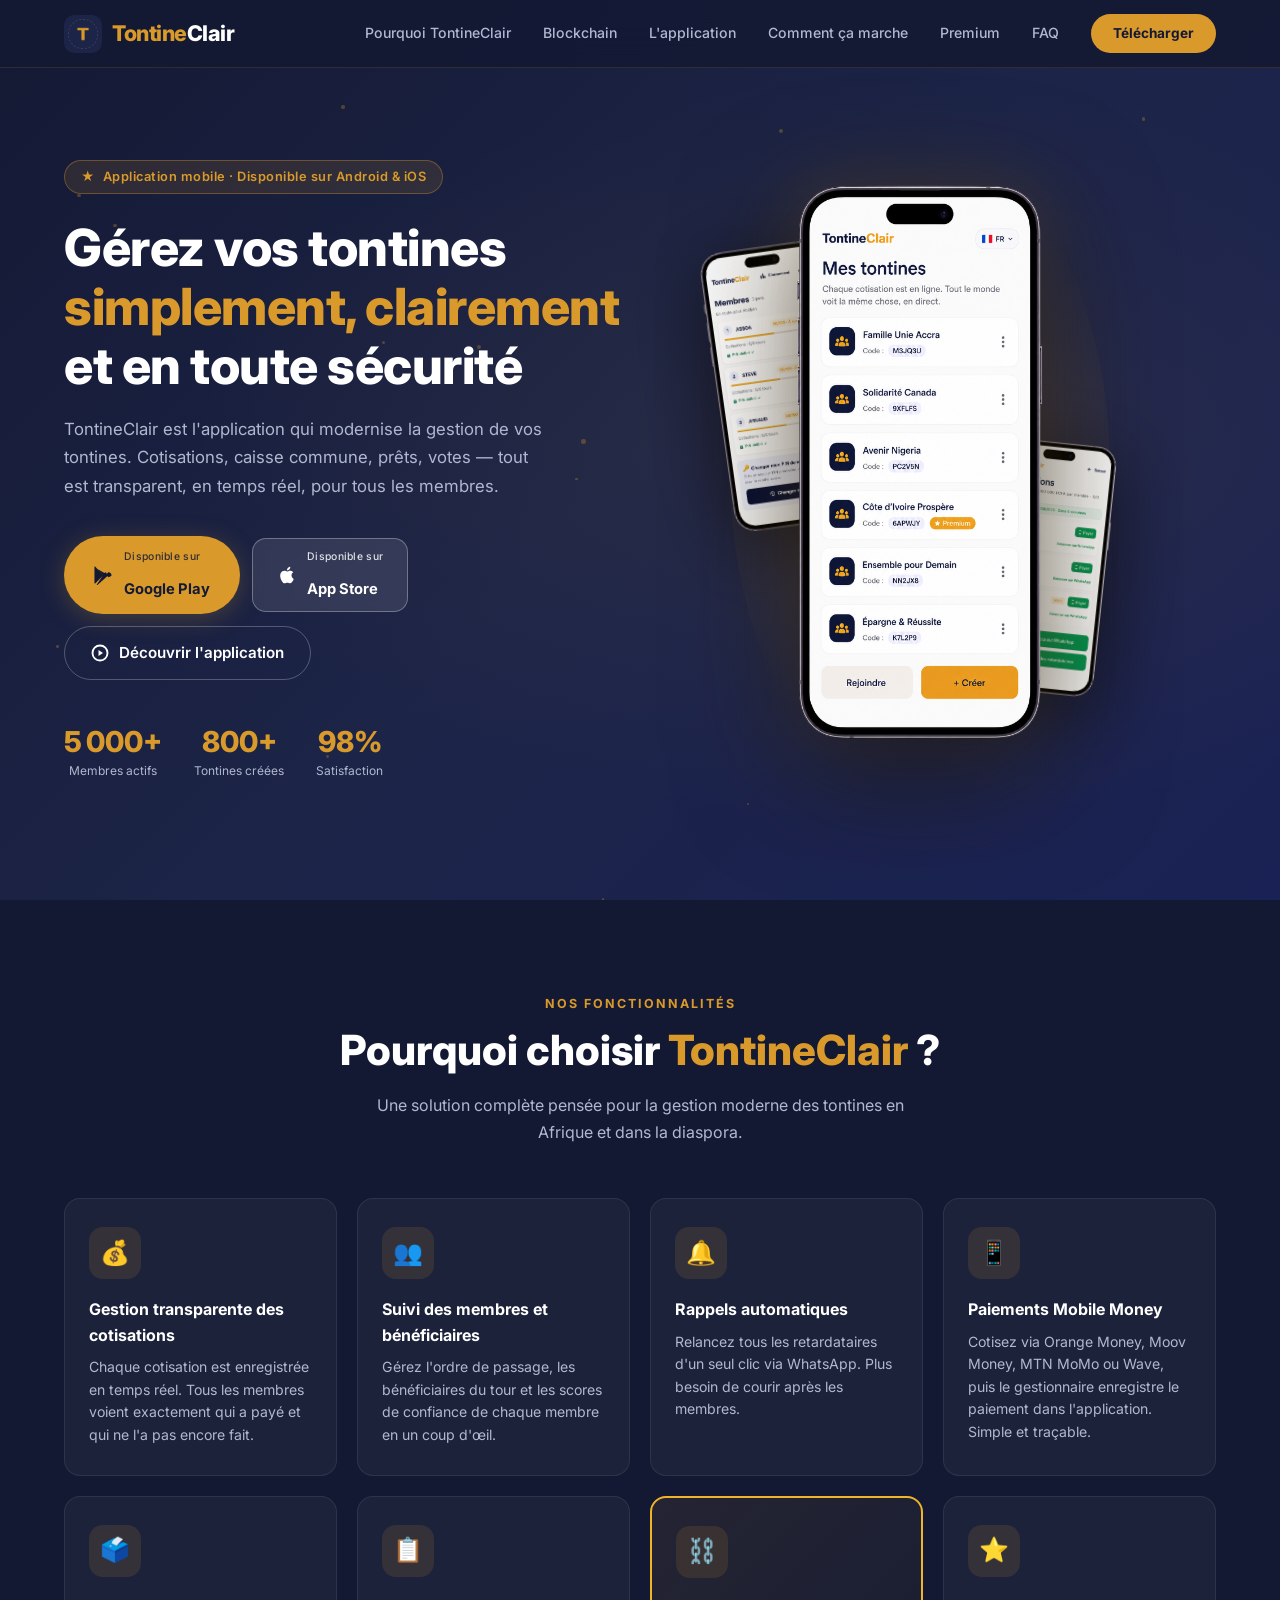
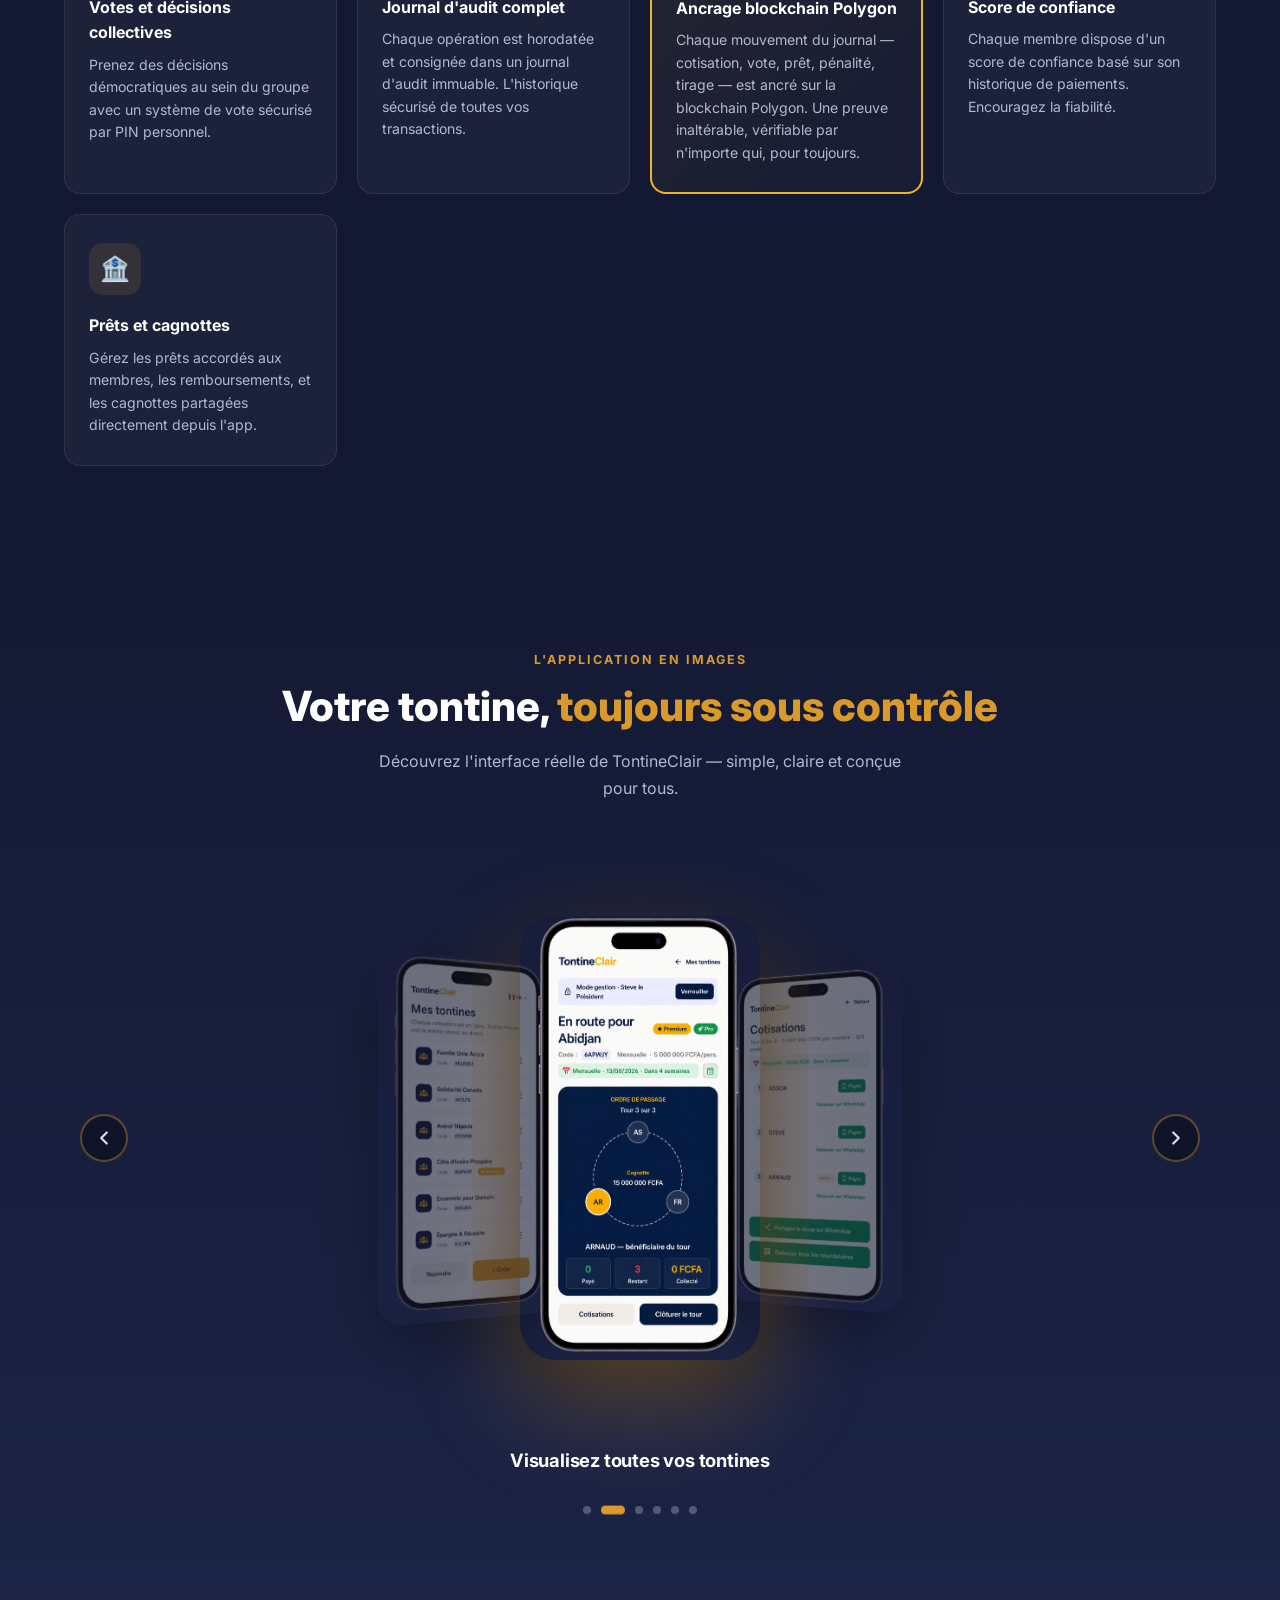
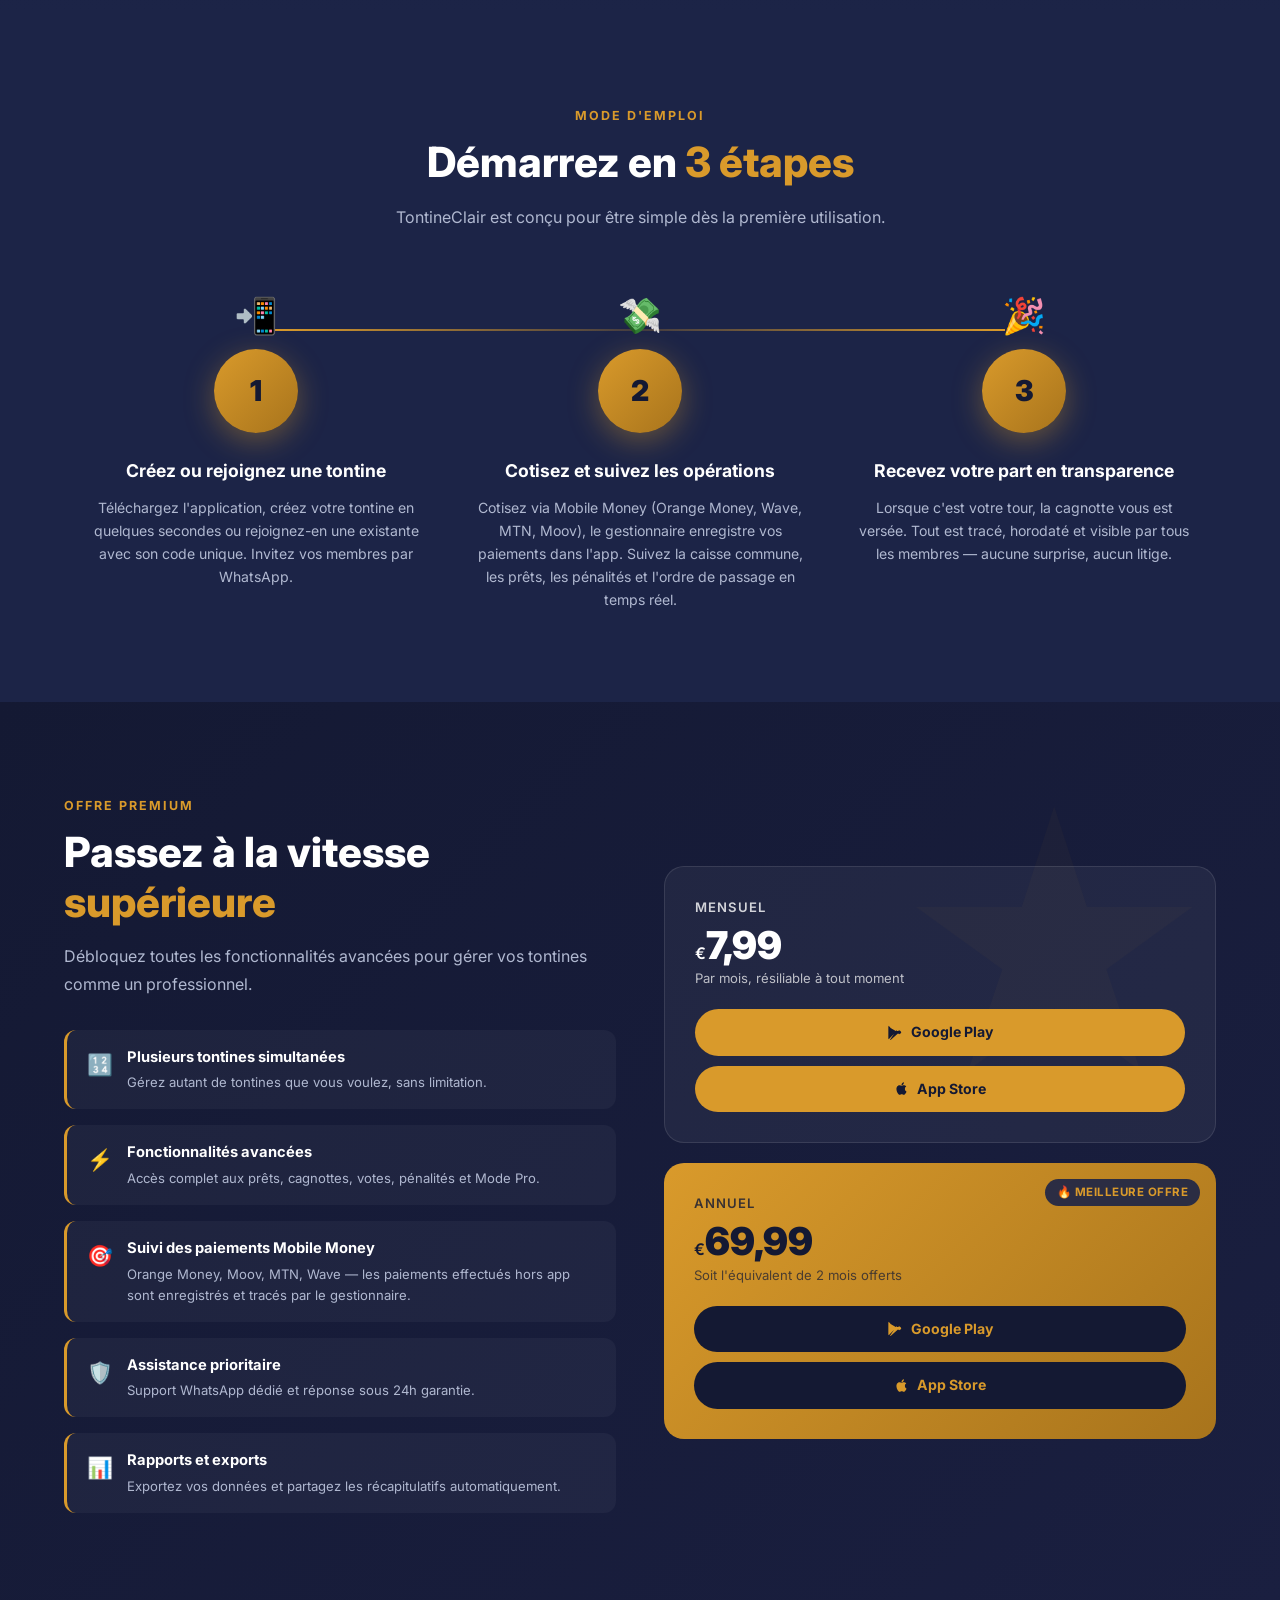
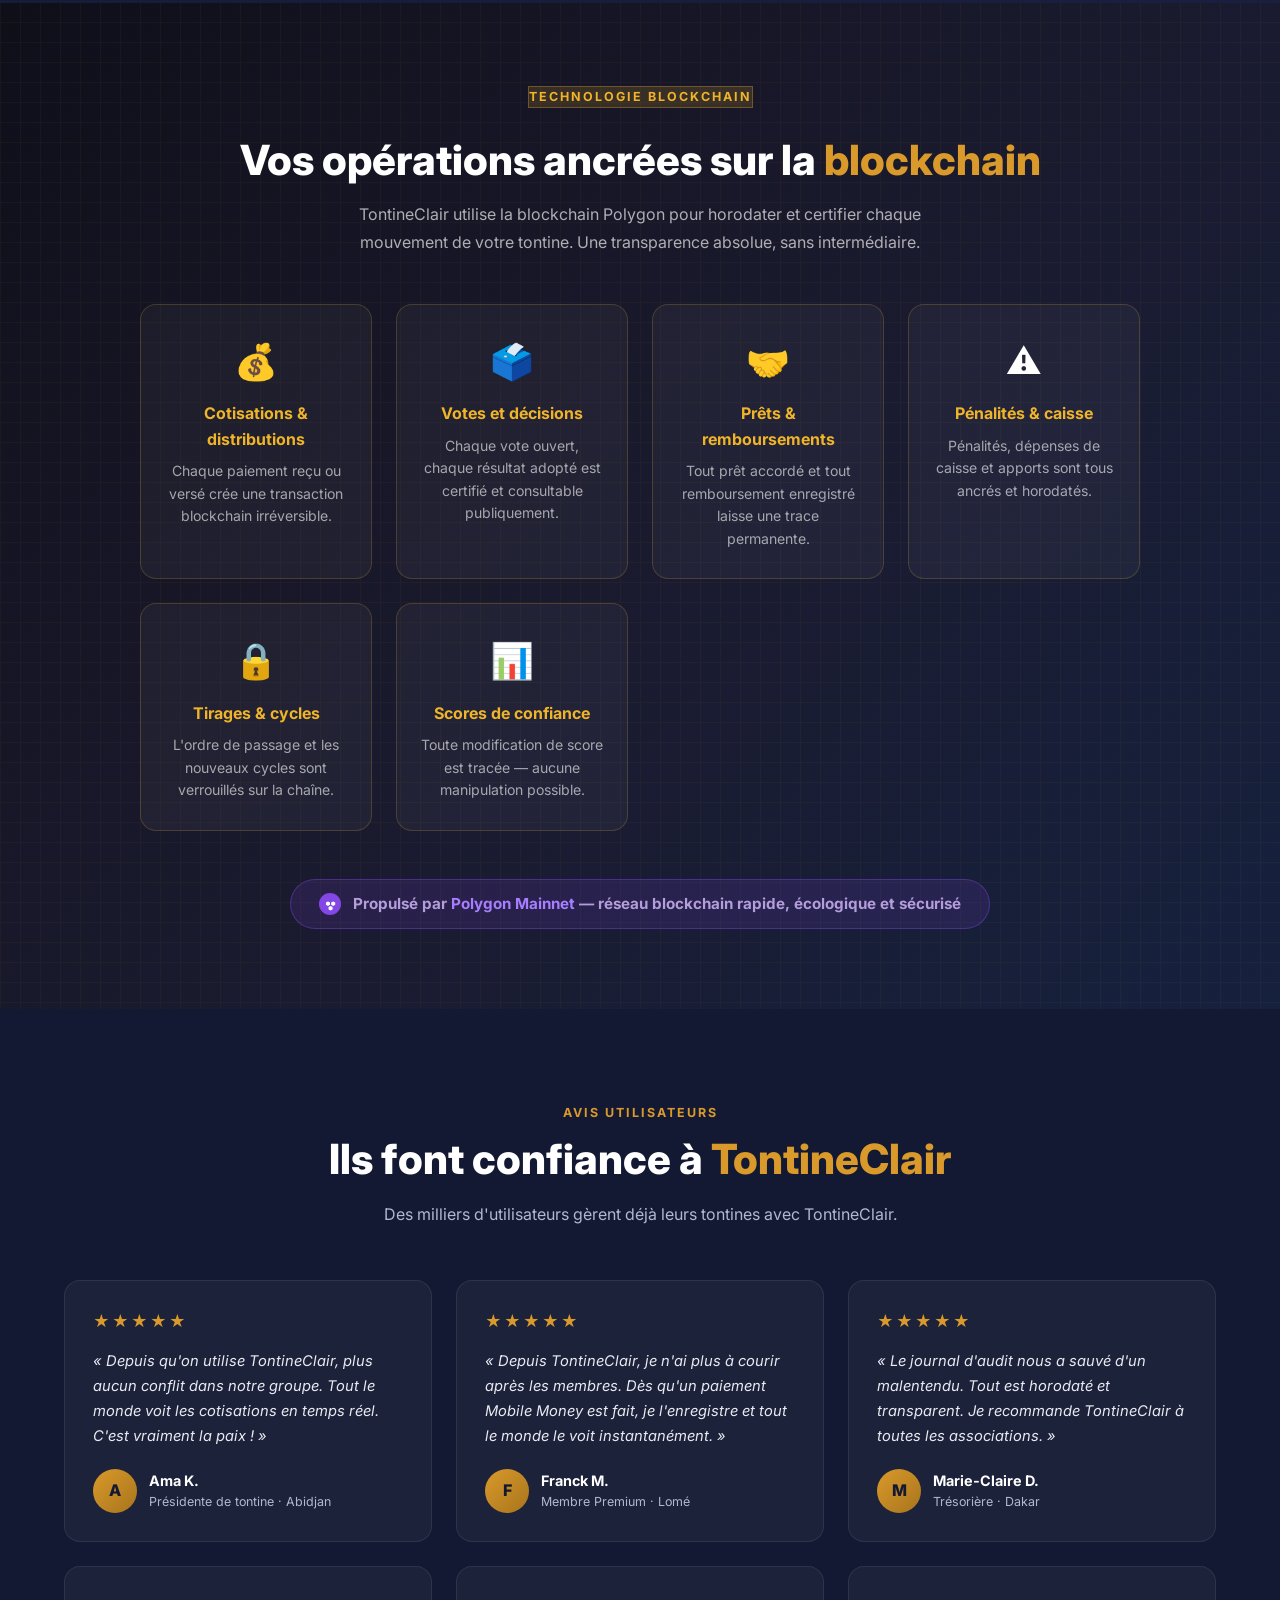
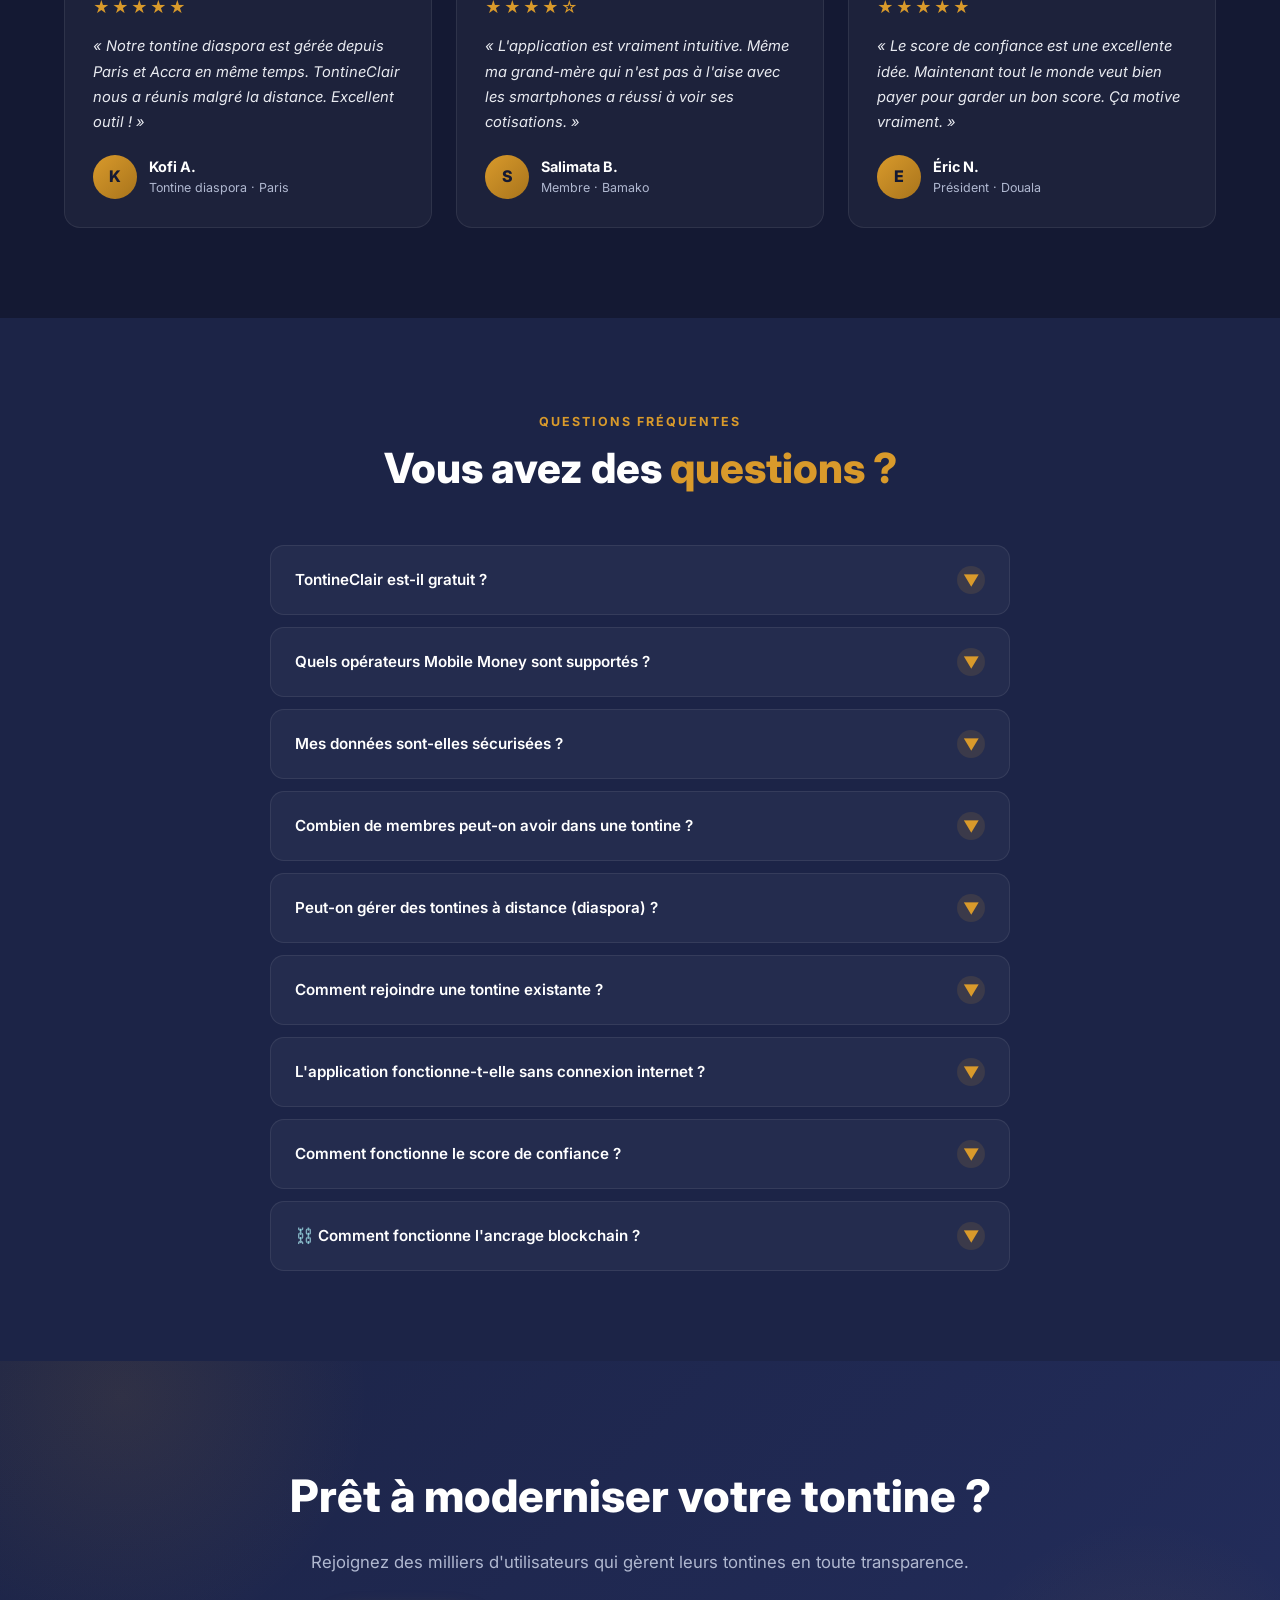
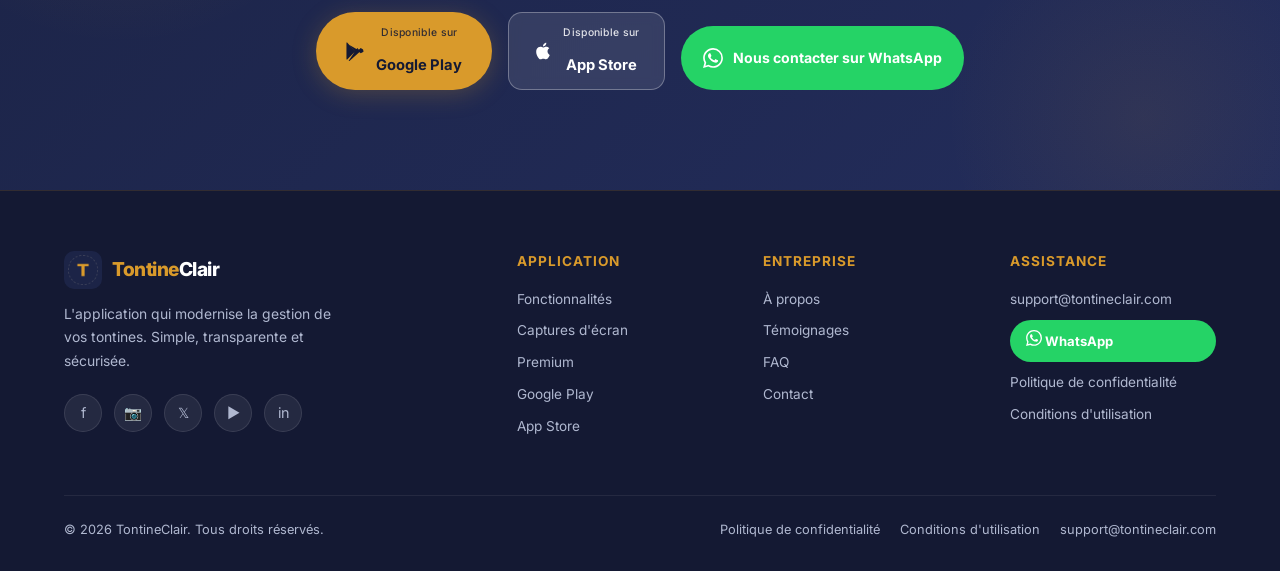
==== index.html @ d9037890 "feat(site): update prices EUR + add privacy policy and terms of use pages - index.html: 2500 FCFA/mo" ====
<!DOCTYPE html>
<html lang="fr">
<head>
  <meta charset="UTF-8">
  <meta name="viewport" content="width=device-width, initial-scale=1.0">

  <!-- ═══ SEO ═══ -->
  <title>TontineClair – Gérez vos tontines simplement et en toute sécurité</title>
  <meta name="description" content="TontineClair facilite la gestion des cotisations, bénéficiaires, paiements, votes, prêts et cagnottes de vos tontines depuis une application simple et sécurisée.">
  <meta name="keywords" content="tontine, gestion tontine, cotisation, Mobile Money, FCFA, application tontine, Afrique, fintech, blockchain, Polygon, audit blockchain, transparence">
  <meta name="author" content="TontineClair">
  <meta name="robots" content="index, follow">
  <link rel="canonical" href="https://www.tontineclair.com/">

  <!-- ═══ Open Graph / WhatsApp / Réseaux sociaux ═══ -->
  <meta property="og:type"        content="website">
  <meta property="og:url"         content="https://www.tontineclair.com/">
  <meta property="og:title"       content="TontineClair – Gérez vos tontines simplement et en toute sécurité">
  <meta property="og:description" content="TontineClair facilite la gestion des cotisations, bénéficiaires, paiements, votes, prêts et cagnottes de vos tontines depuis une application simple et sécurisée.">
  <meta property="og:image"       content="assets/images/og_image.png">
  <meta property="og:image:width"  content="1200">
  <meta property="og:image:height" content="630">
  <meta property="og:locale"      content="fr_FR">
  <meta property="og:site_name"   content="TontineClair">

  <!-- Twitter Card -->
  <meta name="twitter:card"        content="summary_large_image">
  <meta name="twitter:title"       content="TontineClair – Gérez vos tontines simplement et en toute sécurité">
  <meta name="twitter:description" content="TontineClair facilite la gestion des cotisations, bénéficiaires, paiements, votes, prêts et cagnottes de vos tontines depuis une application simple et sécurisée.">
  <meta name="twitter:image"       content="assets/images/og_image.png">

  <!-- ═══ Favicon SVG inline ═══ -->
  <link rel="icon" type="image/png" href="assets/images/logo_tc_small.png">
  <link rel="apple-touch-icon" href="assets/images/logo_tc.png">

  <!-- ═══ Styles ═══ -->
  <link rel="stylesheet" href="style.css">

  <!-- Google Fonts -->
  <link rel="preconnect" href="https://fonts.googleapis.com">
  <link href="https://fonts.googleapis.com/css2?family=Inter:wght@400;500;600;700;800;900&display=swap" rel="stylesheet">

  <style>
    body { font-family: 'Inter', 'Segoe UI', Arial, sans-serif; }
  </style>
</head>

<body>

<!-- ══════════════════════════════════════
     NAVBAR
══════════════════════════════════════ -->
<nav class="navbar" id="navbar">
  <a href="#" class="nav-logo">
    <img src="assets/images/logo_tc_small.png" alt="TontineClair" class="nav-logo-img"><span class="nav-brand-name">Tontine<span class="nav-brand-clair">Clair</span></span>
  </a>

  <div class="nav-links" id="navLinks">
    <a href="#pourquoi">Pourquoi TontineClair</a>
    <a href="#blockchain">Blockchain</a>
    <a href="#screenshots">L'application</a>
    <a href="#comment">Comment ça marche</a>
    <a href="#premium">Premium</a>
    <a href="#faq">FAQ</a>
    <a href="#telecharger" class="btn-nav">Télécharger</a>
  </div>

  <button class="nav-toggle" id="navToggle" aria-label="Menu">
    <span></span><span></span><span></span>
  </button>
</nav>

<!-- ══════════════════════════════════════
     HÉRO
══════════════════════════════════════ -->
<section class="hero" id="accueil">
  <div class="hero-particles"></div>

  <div class="hero-content">
    <div class="badge-hero">Application mobile · Disponible sur Android &amp; iOS</div>

    <h1>Gérez vos tontines<br><span class="gold">simplement, clairement</span><br>et en toute sécurité</h1>

    <p class="hero-desc">
      TontineClair est l'application qui modernise la gestion de vos tontines.
      Cotisations, caisse commune, prêts, votes — tout est transparent,
      en temps réel, pour tous les membres.
    </p>

    <div class="hero-btns">
      <a href="https://play.google.com/store/apps/details?id=com.tontineclair.app" class="btn-store btn-primary" target="_blank" rel="noopener">
        <svg viewBox="0 0 24 24" fill="currentColor" width="20" height="20"><path d="M3.18 23.76c.3.17.64.24.98.2l13.09-11.76L13.53 8.5 3.18 23.76zM20.5 10.1l-2.84-1.63-3.53 3.17 3.53 3.16 2.87-1.65c.82-.47.82-1.58-.03-2.05zM1.04 1.43C.72 1.8.54 2.32.54 2.96v18.08c0 .64.19 1.16.51 1.53l.08.07L10.9 12.74v-.24L1.12 1.36l-.08.07zM13.53 15.5l3.63-3.26-12.98-7.47 9.35 10.73z"/></svg>
        <span><small>Disponible sur</small><br>Google Play</span>
      </a>
      <a href="https://apps.apple.com/app/tontineclair/id000000000" class="btn-store btn-store-apple" target="_blank" rel="noopener">
        <svg viewBox="0 0 24 24" fill="currentColor" width="20" height="20"><path d="M18.71 19.5c-.83 1.24-1.71 2.45-3.05 2.47-1.34.03-1.77-.79-3.29-.79-1.53 0-2 .77-3.27.82-1.31.05-2.3-1.32-3.14-2.53C4.25 17 2.94 12.45 4.7 9.39c.87-1.52 2.43-2.48 4.12-2.51 1.28-.02 2.5.87 3.29.87.78 0 2.26-1.07 3.8-.91.65.03 2.47.26 3.64 1.98-.09.06-2.17 1.28-2.15 3.81.03 3.02 2.65 4.03 2.68 4.04-.03.07-.42 1.44-1.38 2.83M13 3.5c.73-.83 1.94-1.46 2.94-1.5.13 1.17-.34 2.35-1.04 3.19-.69.85-1.83 1.51-2.95 1.42-.15-1.15.41-2.35 1.05-3.11z"/></svg>
        <span><small>Disponible sur</small><br>App Store</span>
      </a>
      <a href="#screenshots" class="btn-secondary">
        <svg width="18" height="18" viewBox="0 0 24 24" fill="none" stroke="currentColor" stroke-width="2.5"><circle cx="12" cy="12" r="10"/><polygon points="10 8 16 12 10 16 10 8" fill="currentColor" stroke="none"/></svg>
        Découvrir l'application
      </a>
    </div>

    <div class="hero-stats">
      <div class="stat-item">
        <div class="stat-num" data-target="5000" data-suffix="+">0</div>
        <div class="stat-label">Membres actifs</div>
      </div>
      <div class="stat-item">
        <div class="stat-num" data-target="800" data-suffix="+">0</div>
        <div class="stat-label">Tontines créées</div>
      </div>
      <div class="stat-item">
        <div class="stat-num" data-target="98" data-suffix="%">0</div>
        <div class="stat-label">Satisfaction</div>
      </div>
    </div>
  </div>

  <div class="hero-visual">
    <div class="phone-hero-wrap">
      <div class="phone-hero-glow"></div>

      <!-- Téléphone gauche décoratif -->
      <div class="phone-float left">
        <img src="assets/images/screen4_membres.png" alt="Membres TontineClair" loading="lazy">
      </div>

      <!-- Téléphone principal -->
      <div class="phone-hero-frame">
        <img src="assets/images/screen1_mes_tontines.png" alt="Mes tontines – TontineClair">
      </div>

      <!-- Téléphone droit décoratif -->
      <div class="phone-float right">
        <img src="assets/images/screen3_cotisations.png" alt="Cotisations TontineClair" loading="lazy">
      </div>
    </div>
  </div>
</section>

<!-- ══════════════════════════════════════
     POURQUOI TONTINECLAIR
══════════════════════════════════════ -->
<section class="why" id="pourquoi">
  <div class="text-center fade-up">
    <span class="section-label">Nos fonctionnalités</span>
    <h2 class="section-title">Pourquoi choisir <span class="gold">TontineClair</span>&nbsp;?</h2>
    <p class="section-subtitle">Une solution complète pensée pour la gestion moderne des tontines en Afrique et dans la diaspora.</p>
  </div>

  <div class="features-grid">

    <div class="feature-card fade-up">
      <div class="feature-icon">💰</div>
      <h3>Gestion transparente des cotisations</h3>
      <p>Chaque cotisation est enregistrée en temps réel. Tous les membres voient exactement qui a payé et qui ne l'a pas encore fait.</p>
    </div>

    <div class="feature-card fade-up">
      <div class="feature-icon">👥</div>
      <h3>Suivi des membres et bénéficiaires</h3>
      <p>Gérez l'ordre de passage, les bénéficiaires du tour et les scores de confiance de chaque membre en un coup d'œil.</p>
    </div>

    <div class="feature-card fade-up">
      <div class="feature-icon">🔔</div>
      <h3>Rappels automatiques</h3>
      <p>Relancez tous les retardataires d'un seul clic via WhatsApp. Plus besoin de courir après les membres.</p>
    </div>

    <div class="feature-card fade-up">
      <div class="feature-icon">📱</div>
      <h3>Paiements Mobile Money</h3>
      <p>Cotisez via Orange Money, Moov Money, MTN MoMo ou Wave, puis le gestionnaire enregistre le paiement dans l'application. Simple et traçable.</p>
    </div>

    <div class="feature-card fade-up">
      <div class="feature-icon">🗳️</div>
      <h3>Votes et décisions collectives</h3>
      <p>Prenez des décisions démocratiques au sein du groupe avec un système de vote sécurisé par PIN personnel.</p>
    </div>

    <div class="feature-card fade-up">
      <div class="feature-icon">📋</div>
      <h3>Journal d'audit complet</h3>
      <p>Chaque opération est horodatée et consignée dans un journal d'audit immuable. L'historique sécurisé de toutes vos transactions.</p>
    </div>

    <div class="feature-card fade-up" style="border:2px solid #f0b429;background:linear-gradient(135deg,rgba(240,180,41,0.07) 0%,rgba(240,180,41,0.02) 100%)">
      <div class="feature-icon">⛓️</div>
      <h3>Ancrage blockchain Polygon</h3>
      <p>Chaque mouvement du journal — cotisation, vote, prêt, pénalité, tirage — est ancré sur la blockchain Polygon. Une preuve inaltérable, vérifiable par n'importe qui, pour toujours.</p>
    </div>

    <div class="feature-card fade-up">
      <div class="feature-icon">⭐</div>
      <h3>Score de confiance</h3>
      <p>Chaque membre dispose d'un score de confiance basé sur son historique de paiements. Encouragez la fiabilité.</p>
    </div>

    <div class="feature-card fade-up">
      <div class="feature-icon">🏦</div>
      <h3>Prêts et cagnottes</h3>
      <p>Gérez les prêts accordés aux membres, les remboursements, et les cagnottes partagées directement depuis l'app.</p>
    </div>

  </div>
</section>

<!-- ══════════════════════════════════════
     SCREENSHOTS RÉELS
══════════════════════════════════════ -->
<section class="screenshots" id="screenshots">
  <div class="text-center fade-up">
    <span class="section-label">L'application en images</span>
    <h2 class="section-title">Votre tontine, <span class="gold">toujours sous contrôle</span></h2>
    <p class="section-subtitle">Découvrez l'interface réelle de TontineClair — simple, claire et conçue pour tous.</p>
  </div>

  <!-- ── Coverflow Premium ── -->
  <div class="coverflow-scene" id="coverflowScene">

    <!-- Flèche gauche -->
    <button class="cf-arrow cf-arrow-left" id="cfPrev" aria-label="Précédent">
      <svg viewBox="0 0 24 24" fill="none" stroke="currentColor" stroke-width="2.5" stroke-linecap="round" stroke-linejoin="round"><polyline points="15 18 9 12 15 6"/></svg>
    </button>

    <!-- Scène 3D -->
    <div class="cf-stage" id="cfStage">
      <div class="cf-slide" data-index="0">
        <div class="cf-phone">
          <img src="assets/images/screen1_mes_tontines.png" alt="Mes tontines" loading="lazy">
        </div>
      </div>
      <div class="cf-slide" data-index="1">
        <div class="cf-phone">
          <img src="assets/images/screen2_detail_tontine.png" alt="Détail tontine" loading="lazy">
        </div>
      </div>
      <div class="cf-slide" data-index="2">
        <div class="cf-phone">
          <img src="assets/images/screen3_cotisations.png" alt="Cotisations" loading="lazy">
        </div>
      </div>
      <div class="cf-slide" data-index="3">
        <div class="cf-phone">
          <img src="assets/images/screen4_membres.png" alt="Membres" loading="lazy">
        </div>
      </div>
      <div class="cf-slide" data-index="4">
        <div class="cf-phone">
          <img src="assets/images/screen5_caisse.png" alt="Caisse commune" loading="lazy">
        </div>
      </div>
      <div class="cf-slide" data-index="5">
        <div class="cf-phone">
          <img src="assets/images/screen6_audit.png" alt="Journal d'audit" loading="lazy">
        </div>
      </div>
    </div>

    <!-- Flèche droite -->
    <button class="cf-arrow cf-arrow-right" id="cfNext" aria-label="Suivant">
      <svg viewBox="0 0 24 24" fill="none" stroke="currentColor" stroke-width="2.5" stroke-linecap="round" stroke-linejoin="round"><polyline points="9 18 15 12 9 6"/></svg>
    </button>

  </div><!-- /coverflow-scene -->

  <!-- Caption sous le carrousel -->
  <div class="cf-caption-wrap">
    <p class="cf-caption" id="cfCaption">Gérez vos tontines simplement</p>
  </div>

  <!-- Indicateurs -->
  <div class="cf-dots" id="cfDots">
    <button class="cf-dot active" data-goto="0" aria-label="Écran 1"></button>
    <button class="cf-dot" data-goto="1" aria-label="Écran 2"></button>
    <button class="cf-dot" data-goto="2" aria-label="Écran 3"></button>
    <button class="cf-dot" data-goto="3" aria-label="Écran 4"></button>
    <button class="cf-dot" data-goto="4" aria-label="Écran 5"></button>
    <button class="cf-dot" data-goto="5" aria-label="Écran 6"></button>
  </div>
</section>

<!-- ══════════════════════════════════════
     COMMENT ÇA MARCHE
══════════════════════════════════════ -->
<section class="how" id="comment">
  <div class="text-center fade-up">
    <span class="section-label">Mode d'emploi</span>
    <h2 class="section-title">Démarrez en <span class="gold">3 étapes</span></h2>
    <p class="section-subtitle">TontineClair est conçu pour être simple dès la première utilisation.</p>
  </div>

  <div class="steps-container">
    <div class="step">
      <div class="step-icon">📲</div>
      <div class="step-num">1</div>
      <h3>Créez ou rejoignez une tontine</h3>
      <p>Téléchargez l'application, créez votre tontine en quelques secondes ou rejoignez-en une existante avec son code unique. Invitez vos membres par WhatsApp.</p>
    </div>

    <div class="step">
      <div class="step-icon">💸</div>
      <div class="step-num">2</div>
      <h3>Cotisez et suivez les opérations</h3>
      <p>Cotisez via Mobile Money (Orange Money, Wave, MTN, Moov), le gestionnaire enregistre vos paiements dans l'app. Suivez la caisse commune, les prêts, les pénalités et l'ordre de passage en temps réel.</p>
    </div>

    <div class="step">
      <div class="step-icon">🎉</div>
      <div class="step-num">3</div>
      <h3>Recevez votre part en transparence</h3>
      <p>Lorsque c'est votre tour, la cagnotte vous est versée. Tout est tracé, horodaté et visible par tous les membres — aucune surprise, aucun litige.</p>
    </div>
  </div>
</section>

<!-- ══════════════════════════════════════
     PREMIUM
══════════════════════════════════════ -->
<section class="premium" id="premium">
  <div class="premium-grid">

    <div>
      <span class="section-label fade-up">Offre Premium</span>
      <h2 class="section-title fade-up">Passez à la vitesse <span class="gold">supérieure</span></h2>
      <p class="section-subtitle fade-up">Débloquez toutes les fonctionnalités avancées pour gérer vos tontines comme un professionnel.</p>

      <div class="premium-features">
        <div class="premium-feat fade-up">
          <div class="premium-feat-icon">🔢</div>
          <div>
            <h4>Plusieurs tontines simultanées</h4>
            <p>Gérez autant de tontines que vous voulez, sans limitation.</p>
          </div>
        </div>
        <div class="premium-feat fade-up">
          <div class="premium-feat-icon">⚡</div>
          <div>
            <h4>Fonctionnalités avancées</h4>
            <p>Accès complet aux prêts, cagnottes, votes, pénalités et Mode Pro.</p>
          </div>
        </div>
        <div class="premium-feat fade-up">
          <div class="premium-feat-icon">🎯</div>
          <div>
            <h4>Suivi des paiements Mobile Money</h4>
            <p>Orange Money, Moov, MTN, Wave — les paiements effectués hors app sont enregistrés et tracés par le gestionnaire.</p>
          </div>
        </div>
        <div class="premium-feat fade-up">
          <div class="premium-feat-icon">🛡️</div>
          <div>
            <h4>Assistance prioritaire</h4>
            <p>Support WhatsApp dédié et réponse sous 24h garantie.</p>
          </div>
        </div>
        <div class="premium-feat fade-up">
          <div class="premium-feat-icon">📊</div>
          <div>
            <h4>Rapports et exports</h4>
            <p>Exportez vos données et partagez les récapitulatifs automatiquement.</p>
          </div>
        </div>
      </div>
    </div>

    <div class="premium-cards">
      <div class="price-card standard fade-up">
        <div class="price-period">Mensuel</div>
        <div class="price-amount"><span>€</span>7,99</div>
        <div class="price-desc">Par mois, résiliable à tout moment</div>
        <div class="price-store-btns">
          <a href="https://play.google.com/store/apps/details?id=com.tontineclair.app" class="price-cta" target="_blank" rel="noopener">
            <svg width="15" height="15" viewBox="0 0 24 24" fill="currentColor"><path d="M3.18 23.76c.3.17.64.24.98.2l13.09-11.76L13.53 8.5 3.18 23.76zM20.5 10.1l-2.84-1.63-3.53 3.17 3.53 3.16 2.87-1.65c.82-.47.82-1.58-.03-2.05zM1.04 1.43C.72 1.8.54 2.32.54 2.96v18.08c0 .64.19 1.16.51 1.53l.08.07L10.9 12.74v-.24L1.12 1.36l-.08.07zM13.53 15.5l3.63-3.26-12.98-7.47 9.35 10.73z"/></svg>
            Google Play
          </a>
          <a href="https://apps.apple.com/app/tontineclair/id000000000" class="price-cta price-cta-alt" target="_blank" rel="noopener">
            <svg width="15" height="15" viewBox="0 0 24 24" fill="currentColor"><path d="M18.71 19.5c-.83 1.24-1.71 2.45-3.05 2.47-1.34.03-1.77-.79-3.29-.79-1.53 0-2 .77-3.27.82-1.31.05-2.3-1.32-3.14-2.53C4.25 17 2.94 12.45 4.7 9.39c.87-1.52 2.43-2.48 4.12-2.51 1.28-.02 2.5.87 3.29.87.78 0 2.26-1.07 3.8-.91.65.03 2.47.26 3.64 1.98-.09.06-2.17 1.28-2.15 3.81.03 3.02 2.65 4.03 2.68 4.04-.03.07-.42 1.44-1.38 2.83M13 3.5c.73-.83 1.94-1.46 2.94-1.5.13 1.17-.34 2.35-1.04 3.19-.69.85-1.83 1.51-2.95 1.42-.15-1.15.41-2.35 1.05-3.11z"/></svg>
            App Store
          </a>
        </div>
      </div>

      <div class="price-card annuel fade-up">
        <div class="price-badge">🔥 MEILLEURE OFFRE</div>
        <div class="price-period">Annuel</div>
        <div class="price-amount"><span>€</span>69,99</div>
        <div class="price-desc">Soit l'équivalent de 2 mois offerts</div>
        <div class="price-store-btns">
          <a href="https://play.google.com/store/apps/details?id=com.tontineclair.app" class="price-cta" target="_blank" rel="noopener">
            <svg width="15" height="15" viewBox="0 0 24 24" fill="currentColor"><path d="M3.18 23.76c.3.17.64.24.98.2l13.09-11.76L13.53 8.5 3.18 23.76zM20.5 10.1l-2.84-1.63-3.53 3.17 3.53 3.16 2.87-1.65c.82-.47.82-1.58-.03-2.05zM1.04 1.43C.72 1.8.54 2.32.54 2.96v18.08c0 .64.19 1.16.51 1.53l.08.07L10.9 12.74v-.24L1.12 1.36l-.08.07zM13.53 15.5l3.63-3.26-12.98-7.47 9.35 10.73z"/></svg>
            Google Play
          </a>
          <a href="https://apps.apple.com/app/tontineclair/id000000000" class="price-cta price-cta-alt" target="_blank" rel="noopener">
            <svg width="15" height="15" viewBox="0 0 24 24" fill="currentColor"><path d="M18.71 19.5c-.83 1.24-1.71 2.45-3.05 2.47-1.34.03-1.77-.79-3.29-.79-1.53 0-2 .77-3.27.82-1.31.05-2.3-1.32-3.14-2.53C4.25 17 2.94 12.45 4.7 9.39c.87-1.52 2.43-2.48 4.12-2.51 1.28-.02 2.5.87 3.29.87.78 0 2.26-1.07 3.8-.91.65.03 2.47.26 3.64 1.98-.09.06-2.17 1.28-2.15 3.81.03 3.02 2.65 4.03 2.68 4.04-.03.07-.42 1.44-1.38 2.83M13 3.5c.73-.83 1.94-1.46 2.94-1.5.13 1.17-.34 2.35-1.04 3.19-.69.85-1.83 1.51-2.95 1.42-.15-1.15.41-2.35 1.05-3.11z"/></svg>
            App Store
          </a>
        </div>
      </div>
    </div>

  </div>
</section>

<!-- ══════════════════════════════════════
     BLOCKCHAIN TRUST BANNER
══════════════════════════════════════ -->
<section class="blockchain-trust" id="blockchain" style="background:linear-gradient(135deg,#0f0f1a 0%,#1a1a2e 50%,#16213e 100%);padding:80px 20px;overflow:hidden;position:relative">

  <!-- Décor particules blockchain -->
  <div style="position:absolute;top:0;left:0;right:0;bottom:0;opacity:0.04;background-image:repeating-linear-gradient(0deg,#f0b429 0,#f0b429 1px,transparent 0,transparent 50%),repeating-linear-gradient(90deg,#f0b429 0,#f0b429 1px,transparent 0,transparent 50%);background-size:40px 40px;pointer-events:none"></div>

  <div class="text-center fade-up" style="position:relative;z-index:1">
    <span class="section-label" style="background:rgba(240,180,41,0.15);color:#f0b429;border:1px solid rgba(240,180,41,0.3)">Technologie blockchain</span>
    <h2 class="section-title" style="color:#fff;margin-top:16px">Vos opérations ancrées sur la <span class="gold">blockchain</span></h2>
    <p class="section-subtitle" style="color:rgba(255,255,255,0.65);max-width:640px;margin:0 auto">TontineClair utilise la blockchain Polygon pour horodater et certifier chaque mouvement de votre tontine. Une transparence absolue, sans intermédiaire.</p>
  </div>

  <div style="display:grid;grid-template-columns:repeat(auto-fit,minmax(220px,1fr));gap:24px;max-width:1000px;margin:48px auto 0;position:relative;z-index:1">

    <div class="fade-up" style="background:rgba(255,255,255,0.04);border:1px solid rgba(240,180,41,0.2);border-radius:16px;padding:28px 24px;text-align:center">
      <div style="font-size:2.2rem;margin-bottom:12px">💰</div>
      <h4 style="color:#f0b429;margin:0 0 8px;font-size:1rem">Cotisations &amp; distributions</h4>
      <p style="color:rgba(255,255,255,0.6);font-size:0.88rem;margin:0">Chaque paiement reçu ou versé crée une transaction blockchain irréversible.</p>
    </div>

    <div class="fade-up" style="background:rgba(255,255,255,0.04);border:1px solid rgba(240,180,41,0.2);border-radius:16px;padding:28px 24px;text-align:center">
      <div style="font-size:2.2rem;margin-bottom:12px">🗳️</div>
      <h4 style="color:#f0b429;margin:0 0 8px;font-size:1rem">Votes et décisions</h4>
      <p style="color:rgba(255,255,255,0.6);font-size:0.88rem;margin:0">Chaque vote ouvert, chaque résultat adopté est certifié et consultable publiquement.</p>
    </div>

    <div class="fade-up" style="background:rgba(255,255,255,0.04);border:1px solid rgba(240,180,41,0.2);border-radius:16px;padding:28px 24px;text-align:center">
      <div style="font-size:2.2rem;margin-bottom:12px">🤝</div>
      <h4 style="color:#f0b429;margin:0 0 8px;font-size:1rem">Prêts &amp; remboursements</h4>
      <p style="color:rgba(255,255,255,0.6);font-size:0.88rem;margin:0">Tout prêt accordé et tout remboursement enregistré laisse une trace permanente.</p>
    </div>

    <div class="fade-up" style="background:rgba(255,255,255,0.04);border:1px solid rgba(240,180,41,0.2);border-radius:16px;padding:28px 24px;text-align:center">
      <div style="font-size:2.2rem;margin-bottom:12px">⚠️</div>
      <h4 style="color:#f0b429;margin:0 0 8px;font-size:1rem">Pénalités &amp; caisse</h4>
      <p style="color:rgba(255,255,255,0.6);font-size:0.88rem;margin:0">Pénalités, dépenses de caisse et apports sont tous ancrés et horodatés.</p>
    </div>

    <div class="fade-up" style="background:rgba(255,255,255,0.04);border:1px solid rgba(240,180,41,0.2);border-radius:16px;padding:28px 24px;text-align:center">
      <div style="font-size:2.2rem;margin-bottom:12px">🔒</div>
      <h4 style="color:#f0b429;margin:0 0 8px;font-size:1rem">Tirages &amp; cycles</h4>
      <p style="color:rgba(255,255,255,0.6);font-size:0.88rem;margin:0">L'ordre de passage et les nouveaux cycles sont verrouillés sur la chaîne.</p>
    </div>

    <div class="fade-up" style="background:rgba(255,255,255,0.04);border:1px solid rgba(240,180,41,0.2);border-radius:16px;padding:28px 24px;text-align:center">
      <div style="font-size:2.2rem;margin-bottom:12px">📊</div>
      <h4 style="color:#f0b429;margin:0 0 8px;font-size:1rem">Scores de confiance</h4>
      <p style="color:rgba(255,255,255,0.6);font-size:0.88rem;margin:0">Toute modification de score est tracée — aucune manipulation possible.</p>
    </div>

  </div>

  <!-- Badge Polygon -->
  <div class="fade-up" style="text-align:center;margin-top:48px;position:relative;z-index:1">
    <div style="display:inline-flex;align-items:center;gap:12px;background:rgba(130,71,229,0.15);border:1px solid rgba(130,71,229,0.4);border-radius:50px;padding:12px 28px">
      <svg width="22" height="22" viewBox="0 0 38 38" fill="none"><circle cx="19" cy="19" r="19" fill="#8247E5"/><path d="M24.5 14.5l-3.5 2v4l3.5 2 3.5-2v-4l-3.5-2zm-9 0l-3.5 2v4l3.5 2 3.5-2v-4l-3.5-2zm4.5 7.8l-3.5 2v4l3.5 2 3.5-2v-4l-3.5-2z" fill="#fff"/></svg>
      <span style="color:#b39ddb;font-weight:700;font-size:0.95rem">Propulsé par <span style="color:#a67eff">Polygon Mainnet</span> — réseau blockchain rapide, écologique et sécurisé</span>
    </div>
  </div>

</section>

<!-- ══════════════════════════════════════
     TÉMOIGNAGES
══════════════════════════════════════ -->
<section class="testimonials" id="temoignages">
  <div class="text-center fade-up">
    <span class="section-label">Avis utilisateurs</span>
    <h2 class="section-title">Ils font confiance à <span class="gold">TontineClair</span></h2>
    <p class="section-subtitle">Des milliers d'utilisateurs gèrent déjà leurs tontines avec TontineClair.</p>
  </div>

  <div class="testi-grid">

    <div class="testi-card">
      <div class="testi-stars">★★★★★</div>
      <p class="testi-text">« Depuis qu'on utilise TontineClair, plus aucun conflit dans notre groupe. Tout le monde voit les cotisations en temps réel. C'est vraiment la paix ! »</p>
      <div class="testi-author">
        <div class="testi-avatar">A</div>
        <div>
          <div class="testi-name">Ama K.</div>
          <div class="testi-role">Présidente de tontine · Abidjan</div>
        </div>
      </div>
    </div>

    <div class="testi-card">
      <div class="testi-stars">★★★★★</div>
      <p class="testi-text">« Depuis TontineClair, je n'ai plus à courir après les membres. Dès qu'un paiement Mobile Money est fait, je l'enregistre et tout le monde le voit instantanément. »</p>
      <div class="testi-author">
        <div class="testi-avatar">F</div>
        <div>
          <div class="testi-name">Franck M.</div>
          <div class="testi-role">Membre Premium · Lomé</div>
        </div>
      </div>
    </div>

    <div class="testi-card">
      <div class="testi-stars">★★★★★</div>
      <p class="testi-text">« Le journal d'audit nous a sauvé d'un malentendu. Tout est horodaté et transparent. Je recommande TontineClair à toutes les associations. »</p>
      <div class="testi-author">
        <div class="testi-avatar">M</div>
        <div>
          <div class="testi-name">Marie-Claire D.</div>
          <div class="testi-role">Trésorière · Dakar</div>
        </div>
      </div>
    </div>

    <div class="testi-card">
      <div class="testi-stars">★★★★★</div>
      <p class="testi-text">« Notre tontine diaspora est gérée depuis Paris et Accra en même temps. TontineClair nous a réunis malgré la distance. Excellent outil ! »</p>
      <div class="testi-author">
        <div class="testi-avatar">K</div>
        <div>
          <div class="testi-name">Kofi A.</div>
          <div class="testi-role">Tontine diaspora · Paris</div>
        </div>
      </div>
    </div>

    <div class="testi-card">
      <div class="testi-stars">★★★★☆</div>
      <p class="testi-text">« L'application est vraiment intuitive. Même ma grand-mère qui n'est pas à l'aise avec les smartphones a réussi à voir ses cotisations. »</p>
      <div class="testi-author">
        <div class="testi-avatar">S</div>
        <div>
          <div class="testi-name">Salimata B.</div>
          <div class="testi-role">Membre · Bamako</div>
        </div>
      </div>
    </div>

    <div class="testi-card">
      <div class="testi-stars">★★★★★</div>
      <p class="testi-text">« Le score de confiance est une excellente idée. Maintenant tout le monde veut bien payer pour garder un bon score. Ça motive vraiment. »</p>
      <div class="testi-author">
        <div class="testi-avatar">E</div>
        <div>
          <div class="testi-name">Éric N.</div>
          <div class="testi-role">Président · Douala</div>
        </div>
      </div>
    </div>

  </div>
</section>

<!-- ══════════════════════════════════════
     FAQ
══════════════════════════════════════ -->
<section class="faq" id="faq">
  <div class="text-center fade-up">
    <span class="section-label">Questions fréquentes</span>
    <h2 class="section-title">Vous avez des <span class="gold">questions ?</span></h2>
  </div>

  <div class="faq-list">

    <div class="faq-item">
      <div class="faq-q">
        TontineClair est-il gratuit ?
        <div class="arrow">▼</div>
      </div>
      <div class="faq-a">Oui, TontineClair propose une version gratuite complète pour une tontine. L'abonnement Premium à 7,99 €/mois ou 69,99 €/an débloque la gestion de plusieurs tontines simultanées et toutes les fonctionnalités avancées.</div>
    </div>

    <div class="faq-item">
      <div class="faq-q">
        Quels opérateurs Mobile Money sont supportés ?
        <div class="arrow">▼</div>
      </div>
      <div class="faq-a">TontineClair prend en charge Orange Money, Moov Money, MTN MoMo et Wave. Le membre effectue son paiement Mobile Money directement auprès du gestionnaire, qui l'enregistre ensuite dans l'application. La transaction est immédiatement visible par tous les membres.</div>
    </div>

    <div class="faq-item">
      <div class="faq-q">
        Mes données sont-elles sécurisées ?
        <div class="arrow">▼</div>
      </div>
      <div class="faq-a">Absolument. Toutes vos données sont chiffrées et stockées sur des serveurs sécurisés (Supabase/AWS). Le journal d'audit est immuable et horodaté. Aucune donnée financière n'est jamais partagée avec des tiers.</div>
    </div>

    <div class="faq-item">
      <div class="faq-q">
        Combien de membres peut-on avoir dans une tontine ?
        <div class="arrow">▼</div>
      </div>
      <div class="faq-a">Il n'y a pas de limite stricte au nombre de membres. TontineClair est conçu pour fonctionner aussi bien pour des petits groupes de 3 personnes que pour de grandes associations de plusieurs dizaines de membres.</div>
    </div>

    <div class="faq-item">
      <div class="faq-q">
        Peut-on gérer des tontines à distance (diaspora) ?
        <div class="arrow">▼</div>
      </div>
      <div class="faq-a">Oui ! TontineClair est conçu pour les groupes dispersés géographiquement. Les membres peuvent cotiser depuis n'importe où, les paiements Mobile Money fonctionnent internationalement, et toutes les informations sont synchronisées en temps réel.</div>
    </div>

    <div class="faq-item">
      <div class="faq-q">
        Comment rejoindre une tontine existante ?
        <div class="arrow">▼</div>
      </div>
      <div class="faq-a">Il suffit de télécharger l'application et d'entrer le code unique de la tontine (ex : M3JQ3U) fourni par le président du groupe. Vous avez accès immédiatement à toutes les informations de la tontine.</div>
    </div>

    <div class="faq-item">
      <div class="faq-q">
        L'application fonctionne-t-elle sans connexion internet ?
        <div class="arrow">▼</div>
      </div>
      <div class="faq-a">La consultation des données récentes est disponible hors connexion. Cependant, les paiements, les mises à jour de cotisations et les notifications nécessitent une connexion internet pour être synchronisés en temps réel avec tous les membres.</div>
    </div>

    <div class="faq-item">
      <div class="faq-q">
        Comment fonctionne le score de confiance ?
        <div class="arrow">▼</div>
      </div>
      <div class="faq-a">Le score de confiance (sur 100) est calculé automatiquement en fonction de l'historique de paiements de chaque membre : paiements dans les délais, absence de pénalités, régularité. Il est visible par tous les membres et favorise la discipline collective.</div>
    </div>

    <div class="faq-item">
      <div class="faq-q">
        ⛓️ Comment fonctionne l'ancrage blockchain ?
        <div class="arrow">▼</div>
      </div>
      <div class="faq-a">Chaque opération enregistrée dans le journal — cotisation, vote, prêt, pénalité, tirage, score, cycle — est automatiquement ancrée sur la blockchain <strong>Polygon Mainnet</strong> via un processus non-bloquant. Cela signifie que même en cas de panne du réseau blockchain, votre tontine continue de fonctionner normalement. L'ancrage est une couche de certification supplémentaire : chaque entrée reçoit un identifiant de transaction unique, consultable publiquement et immuable pour toujours.</div>
    </div>

  </div>
</section>

<!-- ══════════════════════════════════════
     CTA TÉLÉCHARGEMENT
══════════════════════════════════════ -->
<section class="cta-download" id="telecharger">
  <h2 class="fade-up">Prêt à moderniser votre tontine ?</h2>
  <p class="fade-up">Rejoignez des milliers d'utilisateurs qui gèrent leurs tontines en toute transparence.</p>
  <div class="cta-btns fade-up">
    <a href="https://play.google.com/store/apps/details?id=com.tontineclair.app" class="btn-store btn-primary" target="_blank" rel="noopener">
      <svg width="20" height="20" viewBox="0 0 24 24" fill="currentColor"><path d="M3.18 23.76c.3.17.64.24.98.2l13.09-11.76L13.53 8.5 3.18 23.76zM20.5 10.1l-2.84-1.63-3.53 3.17 3.53 3.16 2.87-1.65c.82-.47.82-1.58-.03-2.05zM1.04 1.43C.72 1.8.54 2.32.54 2.96v18.08c0 .64.19 1.16.51 1.53l.08.07L10.9 12.74v-.24L1.12 1.36l-.08.07zM13.53 15.5l3.63-3.26-12.98-7.47 9.35 10.73z"/></svg>
      <span><small>Disponible sur</small><br>Google Play</span>
    </a>
    <a href="https://apps.apple.com/app/tontineclair/id000000000" class="btn-store btn-store-apple" target="_blank" rel="noopener">
      <svg viewBox="0 0 24 24" fill="currentColor" width="20" height="20"><path d="M18.71 19.5c-.83 1.24-1.71 2.45-3.05 2.47-1.34.03-1.77-.79-3.29-.79-1.53 0-2 .77-3.27.82-1.31.05-2.3-1.32-3.14-2.53C4.25 17 2.94 12.45 4.7 9.39c.87-1.52 2.43-2.48 4.12-2.51 1.28-.02 2.5.87 3.29.87.78 0 2.26-1.07 3.8-.91.65.03 2.47.26 3.64 1.98-.09.06-2.17 1.28-2.15 3.81.03 3.02 2.65 4.03 2.68 4.04-.03.07-.42 1.44-1.38 2.83M13 3.5c.73-.83 1.94-1.46 2.94-1.5.13 1.17-.34 2.35-1.04 3.19-.69.85-1.83 1.51-2.95 1.42-.15-1.15.41-2.35 1.05-3.11z"/></svg>
      <span><small>Disponible sur</small><br>App Store</span>
    </a>
    <a href="https://wa.me/22502432176?text=Bonjour%2C%20je%20souhaite%20en%20savoir%20plus%20sur%20TontineClair" class="whatsapp-btn" target="_blank" rel="noopener">
      <svg width="20" height="20" viewBox="0 0 24 24" fill="currentColor"><path d="M17.472 14.382c-.297-.149-1.758-.867-2.03-.967-.273-.099-.471-.148-.67.15-.197.297-.767.966-.94 1.164-.173.199-.347.223-.644.075-.297-.15-1.255-.463-2.39-1.475-.883-.788-1.48-1.761-1.653-2.059-.173-.297-.018-.458.13-.606.134-.133.298-.347.446-.52.149-.174.198-.298.298-.497.099-.198.05-.371-.025-.52-.075-.149-.669-1.612-.916-2.207-.242-.579-.487-.5-.669-.51-.173-.008-.371-.01-.57-.01-.198 0-.52.074-.792.372-.272.297-1.04 1.016-1.04 2.479 0 1.462 1.065 2.875 1.213 3.074.149.198 2.096 3.2 5.077 4.487.709.306 1.262.489 1.694.625.712.227 1.36.195 1.871.118.571-.085 1.758-.719 2.006-1.413.248-.694.248-1.289.173-1.413-.074-.124-.272-.198-.57-.347m-5.421 7.403h-.004a9.87 9.87 0 01-5.031-1.378l-.361-.214-3.741.982.998-3.648-.235-.374a9.86 9.86 0 01-1.51-5.26c.001-5.45 4.436-9.884 9.888-9.884 2.64 0 5.122 1.03 6.988 2.898a9.825 9.825 0 012.893 6.994c-.003 5.45-4.437 9.884-9.885 9.884m8.413-18.297A11.815 11.815 0 0012.05 0C5.495 0 .16 5.335.157 11.892c0 2.096.547 4.142 1.588 5.945L.057 24l6.305-1.654a11.882 11.882 0 005.683 1.448h.005c6.554 0 11.89-5.335 11.893-11.893a11.821 11.821 0 00-3.48-8.413z"/></svg>
      Nous contacter sur WhatsApp
    </a>
  </div>
</section>

<!-- ══════════════════════════════════════
     FOOTER
══════════════════════════════════════ -->
<footer>
  <div class="footer-grid">

    <div class="footer-brand">
      <div class="nav-logo" style="margin-bottom:0">
        <img src="assets/images/logo_tc_small.png" alt="TontineClair" class="nav-logo-img">
        <span style="font-size:1.2rem;font-weight:800">Tontine<span style="color:#ffffff">Clair</span></span>
      </div>
      <p>L'application qui modernise la gestion de vos tontines. Simple, transparente et sécurisée.</p>
      <div class="footer-socials">
        <a class="social-btn" href="#" aria-label="Facebook">f</a>
        <a class="social-btn" href="#" aria-label="Instagram">📷</a>
        <a class="social-btn" href="#" aria-label="Twitter/X">𝕏</a>
        <a class="social-btn" href="#" aria-label="YouTube">▶</a>
        <a class="social-btn" href="#" aria-label="LinkedIn">in</a>
      </div>
    </div>

    <div class="footer-col">
      <h4>Application</h4>
      <a href="#pourquoi">Fonctionnalités</a>
      <a href="#screenshots">Captures d'écran</a>
      <a href="#premium">Premium</a>
      <a href="https://play.google.com/store/apps/details?id=com.tontineclair.app" target="_blank" rel="noopener">Google Play</a>
      <a href="https://apps.apple.com/app/tontineclair/id000000000" target="_blank" rel="noopener">App Store</a>
    </div>

    <div class="footer-col">
      <h4>Entreprise</h4>
      <a href="#accueil">À propos</a>
      <a href="#temoignages">Témoignages</a>
      <a href="#faq">FAQ</a>
      <a href="mailto:support@tontineclair.com">Contact</a>
    </div>

    <div class="footer-col">
      <h4>Assistance</h4>
      <a href="mailto:support@tontineclair.com">support@tontineclair.com</a>
      <a href="https://wa.me/22502432176?text=Bonjour%2C%20j%27ai%20besoin%20d%27aide%20avec%20TontineClair" target="_blank" rel="noopener" class="whatsapp-btn" style="margin-top:6px;padding:10px 16px;font-size:0.82rem">
        <svg width="16" height="16" viewBox="0 0 24 24" fill="currentColor"><path d="M17.472 14.382c-.297-.149-1.758-.867-2.03-.967-.273-.099-.471-.148-.67.15-.197.297-.767.966-.94 1.164-.173.199-.347.223-.644.075-.297-.15-1.255-.463-2.39-1.475-.883-.788-1.48-1.761-1.653-2.059-.173-.297-.018-.458.13-.606.134-.133.298-.347.446-.52.149-.174.198-.298.298-.497.099-.198.05-.371-.025-.52-.075-.149-.669-1.612-.916-2.207-.242-.579-.487-.5-.669-.51-.173-.008-.371-.01-.57-.01-.198 0-.52.074-.792.372-.272.297-1.04 1.016-1.04 2.479 0 1.462 1.065 2.875 1.213 3.074.149.198 2.096 3.2 5.077 4.487.709.306 1.262.489 1.694.625.712.227 1.36.195 1.871.118.571-.085 1.758-.719 2.006-1.413.248-.694.248-1.289.173-1.413-.074-.124-.272-.198-.57-.347m-5.421 7.403h-.004a9.87 9.87 0 01-5.031-1.378l-.361-.214-3.741.982.998-3.648-.235-.374a9.86 9.86 0 01-1.51-5.26c.001-5.45 4.436-9.884 9.888-9.884 2.64 0 5.122 1.03 6.988 2.898a9.825 9.825 0 012.893 6.994c-.003 5.45-4.437 9.884-9.885 9.884m8.413-18.297A11.815 11.815 0 0012.05 0C5.495 0 .16 5.335.157 11.892c0 2.096.547 4.142 1.588 5.945L.057 24l6.305-1.654a11.882 11.882 0 005.683 1.448h.005c6.554 0 11.89-5.335 11.893-11.893a11.821 11.821 0 00-3.48-8.413z"/></svg>
        WhatsApp
      </a>
      <a href="politique-confidentialite.html">Politique de confidentialité</a>
      <a href="conditions-utilisation.html">Conditions d'utilisation</a>
    </div>

  </div>

  <div class="footer-bottom">
    <div>© <span id="year"></span> TontineClair. Tous droits réservés.</div>
    <div style="display:flex;gap:20px;flex-wrap:wrap;justify-content:center">
      <a href="politique-confidentialite.html">Politique de confidentialité</a>
      <a href="conditions-utilisation.html">Conditions d'utilisation</a>
      <a href="mailto:support@tontineclair.com">support@tontineclair.com</a>
    </div>
  </div>
</footer>

<script src="script.js"></script>
</body>
</html>
---- style.css ----
/* ═══════════════════════════════════════════════════
   TontineClair – Feuille de style vitrine
   Couleurs : Bleu nuit #1C2447 | Or #D99A2B | Or foncé #A8741C
   ═══════════════════════════════════════════════════ */

:root {
  --bleu:      #1C2447;
  --bleu2:     #141933;
  --bleu3:     #232d5c;
  --or:        #D99A2B;
  --or2:       #A8741C;
  --or-light:  #f5c95e;
  --blanc:     #ffffff;
  --gris:      #b0b8d0;
  --gris2:     #e8eaf0;
  --radius:    16px;
  --shadow:    0 8px 40px rgba(0,0,0,0.35);
  --shadow-or: 0 4px 24px rgba(217,154,43,0.25);
  --trans:     0.35s cubic-bezier(.4,0,.2,1);
}

*, *::before, *::after { box-sizing: border-box; margin: 0; padding: 0; }

html { scroll-behavior: smooth; font-size: 16px; }

body {
  font-family: 'Segoe UI', 'Inter', Arial, sans-serif;
  background: var(--bleu2);
  color: var(--blanc);
  overflow-x: hidden;
  line-height: 1.6;
}

a { color: inherit; text-decoration: none; }
img { max-width: 100%; display: block; }

/* ── Scrollbar ── */
::-webkit-scrollbar { width: 6px; }
::-webkit-scrollbar-track { background: var(--bleu2); }
::-webkit-scrollbar-thumb { background: var(--or); border-radius: 3px; }

/* ══════════════════════════════════════════
   NAVBAR
══════════════════════════════════════════ */
.navbar {
  position: fixed; top: 0; left: 0; right: 0; z-index: 1000;
  display: flex; align-items: center; justify-content: space-between;
  padding: 0 5%;
  height: 68px;
  background: rgba(20,25,51,0.92);
  backdrop-filter: blur(16px);
  border-bottom: 1px solid rgba(217,154,43,0.15);
  transition: var(--trans);
}
.navbar.scrolled {
  background: rgba(20,25,51,0.98);
  box-shadow: 0 2px 20px rgba(0,0,0,0.4);
}
.nav-logo {
  display: flex; align-items: center; gap: 10px;
  font-size: 1.35rem; font-weight: 800; letter-spacing: -0.5px;
  text-decoration: none; color: inherit;
}
.nav-logo span { color: var(--or); }
.nav-brand-name { display: inline-block; white-space: nowrap; color: #ffffff; }
.nav-brand-clair { color: #ffffff !important; }
.nav-logo-icon {
  width: 36px; height: 36px;
  background: var(--or);
  border-radius: 10px;
  display: flex; align-items: center; justify-content: center;
}
.nav-logo-icon svg { width: 20px; height: 20px; fill: var(--bleu2); }

/* ── Logo image (remplace l'icône SVG) ── */
.nav-logo-img {
  width: 38px; height: 38px;
  border-radius: 10px;
  object-fit: contain;
  flex-shrink: 0;
}

/* ── Logo Hero ── */
.hero-logo-wrap {
  margin-bottom: 20px;
  display: flex; justify-content: flex-start;
}
.hero-logo-img {
  width: 80px; height: 80px;
  border-radius: 20px;
  object-fit: contain;
  box-shadow: 0 8px 32px rgba(217,154,43,.35);
  animation: float-phone 4s ease-in-out infinite;
}

.nav-links { display: flex; gap: 32px; align-items: center; }
.nav-links a {
  font-size: 0.88rem; font-weight: 500; color: var(--gris);
  transition: color var(--trans);
}
.nav-links a:hover { color: var(--or); }

.btn-nav {
  background: var(--or);
  color: var(--bleu2) !important;
  font-weight: 700 !important;
  padding: 9px 22px;
  border-radius: 50px;
  font-size: 0.85rem !important;
  transition: var(--trans) !important;
}
.btn-nav:hover { background: var(--or-light) !important; transform: translateY(-1px); }

.nav-toggle { display: none; flex-direction: column; gap: 5px; cursor: pointer; }
.nav-toggle span { width: 24px; height: 2px; background: var(--blanc); border-radius: 2px; transition: var(--trans); }

/* ══════════════════════════════════════════
   HÉRO
══════════════════════════════════════════ */
.hero {
  min-height: 100vh;
  display: flex; align-items: center;
  padding: 100px 5% 60px;
  background: linear-gradient(135deg, var(--bleu2) 0%, var(--bleu) 50%, #1a2255 100%);
  position: relative; overflow: hidden;
}
.hero::before {
  content: '';
  position: absolute; inset: 0;
  background: radial-gradient(ellipse 80% 60% at 70% 50%, rgba(217,154,43,0.07) 0%, transparent 70%);
  pointer-events: none;
}
.hero-particles {
  position: absolute; inset: 0; pointer-events: none;
}
.particle {
  position: absolute;
  width: 3px; height: 3px;
  background: var(--or);
  border-radius: 50%;
  opacity: 0.3;
  animation: float-particle 8s infinite ease-in-out;
}
@keyframes float-particle {
  0%,100% { transform: translateY(0) scale(1); opacity: 0.3; }
  50%      { transform: translateY(-20px) scale(1.5); opacity: 0.7; }
}

.hero-content { flex: 1; max-width: 560px; z-index: 1; }

.badge-hero {
  display: inline-flex; align-items: center; gap: 8px;
  background: rgba(217,154,43,0.12);
  border: 1px solid rgba(217,154,43,0.35);
  padding: 6px 16px; border-radius: 50px;
  font-size: 0.8rem; font-weight: 600; color: var(--or);
  margin-bottom: 24px; letter-spacing: 0.5px;
}
.badge-hero::before { content: '★'; }

.hero h1 {
  font-size: clamp(2.1rem, 5vw, 3.2rem);
  font-weight: 800; line-height: 1.15;
  margin-bottom: 20px;
  letter-spacing: -0.5px;
}
.hero h1 .gold { color: var(--or); }

.hero-desc {
  font-size: 1.05rem; color: var(--gris);
  margin-bottom: 36px; line-height: 1.7;
  max-width: 480px;
}

.hero-btns { display: flex; gap: 16px; flex-wrap: wrap; margin-bottom: 48px; }

/* ── Boutons store (Google Play / App Store) ── */
.btn-store {
  display: inline-flex; align-items: center; gap: 10px;
  padding: 12px 24px; border-radius: 14px;
  transition: var(--trans);
  white-space: nowrap;
  text-decoration: none;
  line-height: 1.2;
}
.btn-store small {
  display: block;
  font-size: 0.65rem; font-weight: 500;
  opacity: 0.85; letter-spacing: 0.3px;
}
.btn-store span {
  display: flex; flex-direction: column;
  font-size: 0.92rem; font-weight: 700;
}

.btn-primary {
  display: inline-flex; align-items: center; gap: 10px;
  background: var(--or);
  color: var(--bleu2);
  font-weight: 700; font-size: 0.95rem;
  padding: 15px 30px; border-radius: 50px;
  transition: var(--trans);
  box-shadow: var(--shadow-or);
  white-space: nowrap;
}
.btn-primary:hover { background: var(--or-light); transform: translateY(-3px); box-shadow: 0 8px 32px rgba(217,154,43,0.4); }
.btn-primary svg { width: 20px; height: 20px; }

/* Google Play = or */
.btn-store.btn-primary {
  background: var(--or); color: var(--bleu2);
  box-shadow: var(--shadow-or);
}
.btn-store.btn-primary:hover { background: var(--or-light); transform: translateY(-3px); }

/* App Store = bleu foncé / contour blanc */
.btn-store-apple {
  background: rgba(255,255,255,0.1);
  color: var(--blanc);
  border: 1.5px solid rgba(255,255,255,0.3);
  backdrop-filter: blur(6px);
}
.btn-store-apple:hover { background: rgba(255,255,255,0.18); border-color: var(--or); color: var(--or); transform: translateY(-3px); }

/* Hero btns layout */
.hero-btns {
  display: flex; flex-wrap: wrap; gap: 12px;
  align-items: center;
}

.btn-secondary {
  display: inline-flex; align-items: center; gap: 10px;
  background: transparent;
  color: var(--blanc);
  font-weight: 600; font-size: 0.95rem;
  padding: 14px 26px; border-radius: 50px;
  border: 1.5px solid rgba(255,255,255,0.25);
  transition: var(--trans);
  white-space: nowrap;
}
.btn-secondary:hover { border-color: var(--or); color: var(--or); transform: translateY(-3px); }

/* Price card store buttons */
.price-store-btns {
  display: flex; flex-direction: column; gap: 10px;
  margin-top: 8px;
}
.price-cta {
  display: inline-flex; align-items: center; justify-content: center; gap: 8px;
  background: var(--or); color: var(--bleu2);
  font-weight: 700; font-size: 0.88rem;
  padding: 12px 20px; border-radius: 10px;
  transition: var(--trans); text-decoration: none;
  border: none; cursor: pointer;
}
.price-cta:hover { background: var(--or-light); transform: translateY(-2px); }
.price-cta-alt {
  background: transparent;
  color: var(--or);
  border: 1.5px solid var(--or);
}
.price-cta-alt:hover { background: var(--or); color: var(--bleu2); }

.hero-stats { display: flex; gap: 32px; flex-wrap: wrap; }
.stat-item { text-align: center; }
.stat-num { font-size: 1.8rem; font-weight: 800; color: var(--or); line-height: 1; }
.stat-label { font-size: 0.75rem; color: var(--gris); margin-top: 4px; }

/* Téléphone hero */
.hero-visual {
  flex: 1; display: flex; justify-content: center; align-items: center;
  z-index: 1; position: relative;
}
.phone-hero-wrap {
  position: relative; width: 300px;
}
.phone-hero-glow {
  position: absolute; inset: -40px;
  background: radial-gradient(circle, rgba(217,154,43,0.18) 0%, transparent 70%);
  border-radius: 50%;
  animation: pulse-glow 3s ease-in-out infinite;
}
@keyframes pulse-glow {
  0%,100% { opacity: 0.6; transform: scale(1); }
  50%      { opacity: 1;   transform: scale(1.08); }
}
.phone-hero-frame {
  position: relative; z-index: 2;
  width: 100%;
  animation: float-phone 6s ease-in-out infinite;
  filter: drop-shadow(0 30px 60px rgba(0,0,0,0.6)) drop-shadow(0 0 30px rgba(217,154,43,0.2));
}
@keyframes float-phone {
  0%,100% { transform: translateY(0) rotate(-1deg); }
  50%      { transform: translateY(-18px) rotate(1deg); }
}
.phone-hero-frame img {
  width: 100%;
  height: auto;
  display: block;
}
.phone-hero-frame::before,
.phone-hero-frame::after { display: none; }
.phone-hero-screen { display: contents; }
.phone-notch { display: none; }

/* Téléphones flottants décoratifs — image iPhone affichée telle quelle */
.phone-float {
  position: absolute;
}
.phone-float.left {
  width: 160px; left: -70px; top: 60px;
  transform: rotate(-8deg);
  animation: float-phone 7s ease-in-out infinite 1s;
  filter: drop-shadow(0 16px 40px rgba(0,0,0,0.55));
}
.phone-float.right {
  width: 145px; right: -50px; bottom: 60px;
  transform: rotate(6deg);
  animation: float-phone 5.5s ease-in-out infinite 2s;
  filter: drop-shadow(0 16px 40px rgba(0,0,0,0.55));
}
.phone-float img {
  width: 100%;
  height: auto;
  display: block;
}
.phone-float::before, .phone-float::after { display: none; }
.phone-float-screen { display: contents; }

/* ══════════════════════════════════════════
   SECTIONS COMMUNES
══════════════════════════════════════════ */
section { padding: 90px 5%; }

.section-label {
  display: inline-block;
  color: var(--or); font-size: 0.78rem; font-weight: 700;
  letter-spacing: 2px; text-transform: uppercase;
  margin-bottom: 12px;
}
.section-title {
  font-size: clamp(1.7rem, 3.5vw, 2.6rem);
  font-weight: 800; line-height: 1.2;
  margin-bottom: 16px;
}
.section-title .gold { color: var(--or); }
.section-subtitle {
  font-size: 1rem; color: var(--gris);
  max-width: 560px; line-height: 1.7;
}
.text-center { text-align: center; }
.text-center .section-subtitle { margin: 0 auto; }

/* ══════════════════════════════════════════
   POURQUOI TONTINECLAIR
══════════════════════════════════════════ */
.why { background: var(--bleu2); }

.features-grid {
  display: grid;
  grid-template-columns: repeat(auto-fit, minmax(260px, 1fr));
  gap: 20px;
  margin-top: 52px;
}
.feature-card {
  background: rgba(255,255,255,0.04);
  border: 1px solid rgba(255,255,255,0.08);
  border-radius: var(--radius);
  padding: 28px 24px;
  transition: var(--trans);
  position: relative; overflow: hidden;
}
.feature-card::before {
  content: '';
  position: absolute; top: 0; left: 0; right: 0; height: 2px;
  background: linear-gradient(90deg, transparent, var(--or), transparent);
  opacity: 0; transition: var(--trans);
}
.feature-card:hover {
  border-color: rgba(217,154,43,0.3);
  background: rgba(217,154,43,0.05);
  transform: translateY(-6px);
  box-shadow: var(--shadow-or);
}
.feature-card:hover::before { opacity: 1; }
.feature-icon {
  width: 52px; height: 52px;
  background: rgba(217,154,43,0.12);
  border-radius: 14px;
  display: flex; align-items: center; justify-content: center;
  font-size: 1.5rem; margin-bottom: 18px;
  transition: var(--trans);
}
.feature-card:hover .feature-icon {
  background: rgba(217,154,43,0.22);
  transform: scale(1.08);
}
.feature-card h3 { font-size: 1rem; font-weight: 700; margin-bottom: 8px; }
.feature-card p  { font-size: 0.88rem; color: var(--gris); line-height: 1.6; }

/* ══════════════════════════════════════════
   SCREENSHOTS
══════════════════════════════════════════ */
.screenshots { background: linear-gradient(180deg, var(--bleu2) 0%, var(--bleu) 100%); }

/* ══════════════════════════════════════════
   COVERFLOW PREMIUM
══════════════════════════════════════════ */

/* Scène principale — contient les flèches + la piste */
.coverflow-scene {
  position: relative;
  width: 100%;
  margin-top: 56px;
  display: flex;
  align-items: center;
  justify-content: center;
  /* Perspective pour l'effet 3D */
  perspective: 1200px;
  /* Hauteur fixe pour ne pas couper les téléphones */
  min-height: 560px;
  overflow: visible;
}

/* Piste 3D — positionné au centre */
.cf-stage {
  position: relative;
  width: 100%;
  height: 520px;
  display: flex;
  align-items: center;
  justify-content: center;
  transform-style: preserve-3d;
}

/* Chaque slide — positionné en absolu, centré */
.cf-slide {
  position: absolute;
  width: 240px;
  /* Transition fluide sur toutes les propriétés transform */
  transition:
    transform 0.65s cubic-bezier(0.25, 0.46, 0.45, 0.94),
    opacity   0.65s cubic-bezier(0.25, 0.46, 0.45, 0.94),
    filter    0.65s ease;
  transform-origin: center center;
  will-change: transform, opacity;
  /* Les slides cachés ne bloquent pas les clics */
  pointer-events: none;
}

/* Téléphone intérieur : image sans découpe */
.cf-phone {
  width: 240px;
  border-radius: 36px;
  overflow: visible;
  box-shadow: 0 32px 80px rgba(0,0,0,0.55);
  transition: box-shadow 0.65s ease;
}
.cf-phone img {
  width: 100%;
  height: auto;
  display: block;
  border-radius: 36px;
  /* Pas de object-fit pour ne jamais couper */
}

/* ── Positions coverflow (assignées via JS) ── */

/* Slide centrale — grande, nette, au premier plan */
.cf-slide[data-pos="0"] {
  transform: translateX(0) scale(1) rotateY(0deg);
  opacity: 1;
  filter: none;
  z-index: 10;
  pointer-events: auto;
}
.cf-slide[data-pos="0"] .cf-phone {
  box-shadow: 0 40px 100px rgba(217,154,43,0.35), 0 20px 60px rgba(0,0,0,0.5);
}

/* Slide de gauche (–1) */
.cf-slide[data-pos="-1"] {
  transform: translateX(-70%) scale(0.78) rotateY(28deg);
  opacity: 0.55;
  filter: brightness(0.7);
  z-index: 5;
}

/* Slide de droite (+1) */
.cf-slide[data-pos="1"] {
  transform: translateX(70%) scale(0.78) rotateY(-28deg);
  opacity: 0.55;
  filter: brightness(0.7);
  z-index: 5;
}

/* Slides éloignées — cachées */
.cf-slide[data-pos="-2"],
.cf-slide[data-pos="2"] {
  transform: translateX(0) scale(0.5);
  opacity: 0;
  filter: brightness(0.4);
  z-index: 1;
}
/* États extrêmes pour tous les autres */
.cf-slide:not([data-pos="0"]):not([data-pos="-1"]):not([data-pos="1"]):not([data-pos="-2"]):not([data-pos="2"]) {
  transform: translateX(0) scale(0.4);
  opacity: 0;
  z-index: 0;
}

/* ── Flèches de navigation ── */
.cf-arrow {
  position: absolute;
  top: 50%;
  transform: translateY(-50%);
  z-index: 20;
  width: 48px; height: 48px;
  border-radius: 50%;
  border: 2px solid rgba(217,154,43,0.4);
  background: rgba(10,18,35,0.7);
  color: rgba(255,255,255,0.85);
  display: flex; align-items: center; justify-content: center;
  cursor: pointer;
  transition: background 0.25s, border-color 0.25s, color 0.25s, transform 0.25s;
  backdrop-filter: blur(8px);
  -webkit-backdrop-filter: blur(8px);
}
.cf-arrow svg { width: 22px; height: 22px; }
.cf-arrow:hover {
  background: var(--or);
  border-color: var(--or);
  color: var(--bleu2);
  transform: translateY(-50%) scale(1.08);
}
.cf-arrow-left  { left: 16px; }
.cf-arrow-right { right: 16px; }

/* ── Caption / titre ── */
.cf-caption-wrap {
  text-align: center;
  margin-top: 28px;
  min-height: 40px;
}
.cf-caption {
  font-size: 1.15rem;
  font-weight: 700;
  color: #fff;
  letter-spacing: -0.2px;
  opacity: 0;
  transform: translateY(8px);
  transition: opacity 0.4s ease, transform 0.4s ease;
  margin: 0;
}
.cf-caption.visible {
  opacity: 1;
  transform: translateY(0);
}

/* ── Indicateurs (dots) ── */
.cf-dots {
  display: flex;
  align-items: center;
  justify-content: center;
  gap: 10px;
  margin-top: 20px;
  padding-bottom: 8px;
}
.cf-dot {
  width: 8px; height: 8px;
  border-radius: 50%;
  border: none;
  background: rgba(255,255,255,0.25);
  cursor: pointer;
  transition: background 0.3s, transform 0.3s, width 0.3s;
  padding: 0;
}
.cf-dot.active {
  background: var(--or);
  width: 24px;
  border-radius: 4px;
  transform: scaleY(1.1);
}

/* ══════════════════════════════════════════
   COMMENT ÇA MARCHE
══════════════════════════════════════════ */
.how { background: var(--bleu); }

.steps-container {
  display: flex; gap: 0;
  margin-top: 56px;
  position: relative;
}
.steps-container::before {
  content: '';
  position: absolute; top: 42px; left: calc(16.6% + 20px); right: calc(16.6% + 20px);
  height: 2px;
  background: linear-gradient(90deg, var(--or), rgba(217,154,43,0.2), var(--or));
}
.step {
  flex: 1; text-align: center; padding: 0 24px;
  opacity: 0; transform: translateY(30px); transition: var(--trans);
}
.step.visible { opacity: 1; transform: translateY(0); }
.step-num {
  width: 84px; height: 84px;
  border-radius: 50%;
  background: linear-gradient(135deg, var(--or), var(--or2));
  display: flex; align-items: center; justify-content: center;
  margin: 0 auto 24px;
  font-size: 1.8rem; font-weight: 900; color: var(--bleu2);
  box-shadow: 0 8px 30px rgba(217,154,43,0.4);
  position: relative; z-index: 1;
}
.step-icon { font-size: 2.2rem; margin-bottom: 6px; }
.step h3 { font-size: 1.1rem; font-weight: 700; margin-bottom: 10px; }
.step p  { font-size: 0.88rem; color: var(--gris); line-height: 1.65; }

/* ══════════════════════════════════════════
   PREMIUM
══════════════════════════════════════════ */
.premium {
  background: linear-gradient(135deg, var(--bleu2) 0%, #1a1f40 100%);
  position: relative; overflow: hidden;
}
.premium::before {
  content: '★';
  position: absolute; right: 5%; top: 10%;
  font-size: 20rem; color: rgba(217,154,43,0.03);
  line-height: 1;
}

.premium-grid {
  display: grid;
  grid-template-columns: 1fr 1fr;
  gap: 48px; align-items: center;
  margin-top: 0;
}

.premium-features { display: flex; flex-direction: column; gap: 16px; margin-top: 32px; }
.premium-feat {
  display: flex; align-items: flex-start; gap: 14px;
  padding: 16px 20px;
  background: rgba(255,255,255,0.04);
  border-radius: 12px;
  border-left: 3px solid var(--or);
  transition: var(--trans);
}
.premium-feat:hover { background: rgba(217,154,43,0.07); transform: translateX(6px); }
.premium-feat-icon { font-size: 1.3rem; flex-shrink: 0; margin-top: 2px; }
.premium-feat h4 { font-size: 0.92rem; font-weight: 700; margin-bottom: 3px; }
.premium-feat p  { font-size: 0.82rem; color: var(--gris); }

.premium-cards { display: flex; flex-direction: column; gap: 20px; }
.price-card {
  border-radius: 20px;
  padding: 30px;
  position: relative; overflow: hidden;
  transition: var(--trans);
}
.price-card.standard {
  background: rgba(255,255,255,0.05);
  border: 1.5px solid rgba(255,255,255,0.1);
}
.price-card.annuel {
  background: linear-gradient(135deg, var(--or), var(--or2));
  color: var(--bleu2);
}
.price-card:hover { transform: translateY(-4px); box-shadow: var(--shadow); }

.price-badge {
  position: absolute; top: 16px; right: 16px;
  background: var(--bleu2); color: var(--or);
  font-size: 0.72rem; font-weight: 700;
  padding: 4px 12px; border-radius: 50px;
  letter-spacing: 0.5px;
}
.price-card.annuel .price-badge { background: rgba(28,36,71,0.9); }

.price-period { font-size: 0.82rem; font-weight: 600; opacity: 0.8; margin-bottom: 8px; text-transform: uppercase; letter-spacing: 1px; }
.price-amount { font-size: 2.4rem; font-weight: 900; line-height: 1; margin-bottom: 4px; }
.price-amount span { font-size: 1rem; font-weight: 600; }
.price-desc { font-size: 0.82rem; opacity: 0.7; margin-bottom: 20px; }
.price-cta {
  display: inline-flex; align-items: center; gap: 8px;
  padding: 12px 24px; border-radius: 50px;
  font-weight: 700; font-size: 0.88rem;
  transition: var(--trans); cursor: pointer; border: none;
}
.price-card.standard .price-cta {
  background: var(--or); color: var(--bleu2);
}
.price-card.annuel .price-cta {
  background: var(--bleu2); color: var(--or);
}
.price-cta:hover { transform: scale(1.04); }

/* ══════════════════════════════════════════
   TÉMOIGNAGES
══════════════════════════════════════════ */
.testimonials { background: var(--bleu2); }

.testi-grid {
  display: grid;
  grid-template-columns: repeat(auto-fit, minmax(290px, 1fr));
  gap: 24px; margin-top: 52px;
}
.testi-card {
  background: rgba(255,255,255,0.04);
  border: 1px solid rgba(255,255,255,0.08);
  border-radius: var(--radius);
  padding: 28px;
  transition: var(--trans);
  opacity: 0; transform: translateY(30px);
}
.testi-card.visible { opacity: 1; transform: translateY(0); }
.testi-card:hover { border-color: rgba(217,154,43,0.25); transform: translateY(-4px); }
.testi-stars { color: var(--or); font-size: 1rem; margin-bottom: 14px; letter-spacing: 2px; }
.testi-text { font-size: 0.92rem; color: var(--gris2); line-height: 1.7; margin-bottom: 20px; font-style: italic; }
.testi-author { display: flex; align-items: center; gap: 12px; }
.testi-avatar {
  width: 44px; height: 44px; border-radius: 50%;
  background: linear-gradient(135deg, var(--or), var(--or2));
  display: flex; align-items: center; justify-content: center;
  font-size: 1rem; font-weight: 800; color: var(--bleu2);
  flex-shrink: 0;
}
.testi-name { font-size: 0.9rem; font-weight: 700; }
.testi-role { font-size: 0.78rem; color: var(--gris); }

/* ══════════════════════════════════════════
   FAQ
══════════════════════════════════════════ */
.faq { background: var(--bleu); }

.faq-list { max-width: 740px; margin: 52px auto 0; display: flex; flex-direction: column; gap: 12px; }
.faq-item {
  background: rgba(255,255,255,0.04);
  border: 1px solid rgba(255,255,255,0.08);
  border-radius: 14px; overflow: hidden;
  transition: var(--trans);
}
.faq-item:hover { border-color: rgba(217,154,43,0.2); }
.faq-item.open { border-color: rgba(217,154,43,0.35); background: rgba(217,154,43,0.05); }

.faq-q {
  display: flex; align-items: center; justify-content: space-between;
  padding: 20px 24px;
  cursor: pointer;
  font-size: 0.95rem; font-weight: 600;
  gap: 12px;
}
.faq-q .arrow {
  width: 28px; height: 28px; flex-shrink: 0;
  border-radius: 50%;
  background: rgba(217,154,43,0.12);
  display: flex; align-items: center; justify-content: center;
  color: var(--or); font-size: 1rem;
  transition: transform var(--trans);
}
.faq-item.open .arrow { transform: rotate(180deg); background: rgba(217,154,43,0.25); }

.faq-a {
  max-height: 0; overflow: hidden;
  transition: max-height 0.4s ease, padding 0.3s ease;
  padding: 0 24px;
  font-size: 0.9rem; color: var(--gris); line-height: 1.7;
}
.faq-item.open .faq-a { max-height: 300px; padding: 0 24px 20px; }

/* ══════════════════════════════════════════
   CTA DOWNLOAD
══════════════════════════════════════════ */
.cta-download {
  background: linear-gradient(135deg, var(--bleu) 0%, var(--bleu3) 100%);
  text-align: center; padding: 100px 5%;
  position: relative; overflow: hidden;
}
.cta-download::before {
  content: '';
  position: absolute; top: -50%; left: -10%;
  width: 500px; height: 500px;
  background: radial-gradient(circle, rgba(217,154,43,0.1) 0%, transparent 70%);
  border-radius: 50%;
}
.cta-download::after {
  content: '';
  position: absolute; bottom: -30%; right: -5%;
  width: 400px; height: 400px;
  background: radial-gradient(circle, rgba(217,154,43,0.08) 0%, transparent 70%);
  border-radius: 50%;
}
.cta-download h2 {
  font-size: clamp(1.8rem, 4vw, 2.8rem);
  font-weight: 800; margin-bottom: 16px; position: relative; z-index: 1;
}
.cta-download p {
  color: var(--gris); font-size: 1.05rem;
  margin-bottom: 36px; position: relative; z-index: 1;
}
.cta-btns { display: flex; gap: 16px; justify-content: center; flex-wrap: wrap; position: relative; z-index: 1; }

/* ══════════════════════════════════════════
   FOOTER
══════════════════════════════════════════ */
footer {
  background: var(--bleu2);
  border-top: 1px solid rgba(217,154,43,0.15);
  padding: 60px 5% 30px;
}
.footer-grid {
  display: grid;
  grid-template-columns: 2fr 1fr 1fr 1fr;
  gap: 40px;
  margin-bottom: 48px;
}
.footer-brand p { font-size: 0.87rem; color: var(--gris); margin-top: 14px; line-height: 1.7; max-width: 280px; }
.footer-col h4 { font-size: 0.85rem; font-weight: 700; color: var(--or); margin-bottom: 16px; text-transform: uppercase; letter-spacing: 1px; }
.footer-col a {
  display: block; font-size: 0.85rem; color: var(--gris);
  margin-bottom: 10px; transition: color var(--trans);
}
.footer-col a:hover { color: var(--or); }

.footer-socials { display: flex; gap: 12px; margin-top: 20px; }
.social-btn {
  width: 38px; height: 38px;
  border-radius: 50%;
  background: rgba(255,255,255,0.07);
  border: 1px solid rgba(255,255,255,0.1);
  display: flex; align-items: center; justify-content: center;
  font-size: 0.9rem; color: var(--gris);
  transition: var(--trans); cursor: pointer;
  text-decoration: none;
}
.social-btn:hover { background: var(--or); color: var(--bleu2); border-color: var(--or); }

.whatsapp-btn {
  display: inline-flex; align-items: center; gap: 10px;
  background: #25D366; color: #fff !important;
  font-weight: 700; font-size: 0.88rem;
  padding: 12px 22px; border-radius: 50px;
  margin-top: 14px;
  transition: var(--trans);
  text-decoration: none;
}
.whatsapp-btn:hover { background: #1ebe5a; transform: translateY(-2px); color: #fff !important; }

.footer-bottom {
  border-top: 1px solid rgba(255,255,255,0.07);
  padding-top: 24px;
  display: flex; align-items: center; justify-content: space-between;
  flex-wrap: wrap; gap: 16px;
  font-size: 0.8rem; color: var(--gris);
}
.footer-bottom a { color: var(--gris); }
.footer-bottom a:hover { color: var(--or); }

/* ══════════════════════════════════════════
   ANIMATIONS D'ENTRÉE
══════════════════════════════════════════ */
.fade-up { opacity: 0; transform: translateY(40px); transition: opacity 0.6s ease, transform 0.6s ease; }
.fade-up.visible { opacity: 1; transform: translateY(0); }

/* délais en cascade */
.fade-up:nth-child(1) { transition-delay: 0s; }
.fade-up:nth-child(2) { transition-delay: 0.1s; }
.fade-up:nth-child(3) { transition-delay: 0.2s; }
.fade-up:nth-child(4) { transition-delay: 0.3s; }
.fade-up:nth-child(5) { transition-delay: 0.4s; }
.fade-up:nth-child(6) { transition-delay: 0.5s; }
.fade-up:nth-child(7) { transition-delay: 0.6s; }
.fade-up:nth-child(8) { transition-delay: 0.7s; }

/* ══════════════════════════════════════════
   RESPONSIVE
══════════════════════════════════════════ */
@media (max-width: 1024px) {
  .premium-grid { grid-template-columns: 1fr; }
  .footer-grid  { grid-template-columns: 1fr 1fr; }
  .steps-container::before { display: none; }
  .steps-container { flex-direction: column; gap: 32px; align-items: center; }
  .step { max-width: 400px; }
}

@media (max-width: 768px) {
  .hero { flex-direction: column; text-align: center; padding: 100px 5% 60px; }
  .hero-desc { margin: 0 auto 36px; }
  .hero-btns { justify-content: center; }
  .hero-stats { justify-content: center; }
  .hero-visual { margin-top: 48px; }
  .phone-float.left, .phone-float.right { display: none; }
  .phone-hero-wrap { width: 240px; }

  .nav-links { display: none; flex-direction: column; position: fixed; top: 68px; left: 0; right: 0; background: var(--bleu2); padding: 24px; gap: 20px; border-bottom: 1px solid rgba(217,154,43,0.2); }
  .nav-links.open { display: flex; }
  .nav-toggle { display: flex; }
  .btn-nav { display: none; }

  /* Coverflow mobile — un seul téléphone central, flèches repositionnées */
  .coverflow-scene { min-height: 440px; }
  .cf-stage { height: 420px; }
  .cf-slide { width: 195px; }
  .cf-phone { width: 195px; border-radius: 28px; }
  .cf-phone img { border-radius: 28px; }
  /* Sur mobile : masquer les slides latérales pour n'en voir qu'une */
  .cf-slide[data-pos="-1"],
  .cf-slide[data-pos="1"] {
    transform: translateX(0) scale(0.5);
    opacity: 0;
  }
  .cf-arrow-left  { left: 4px; }
  .cf-arrow-right { right: 4px; }
  .cf-arrow { width: 40px; height: 40px; }
  .cf-caption { font-size: 1rem; }

  .footer-grid { grid-template-columns: 1fr; gap: 28px; }
  .footer-bottom { flex-direction: column; text-align: center; }

  section { padding: 64px 5%; }
}

@media (max-width: 480px) {
  .testi-grid { grid-template-columns: 1fr; }
  .features-grid { grid-template-columns: 1fr; }
  .hero h1 { font-size: 1.9rem; }
  .hero-btns { flex-direction: column; align-items: center; }
  .btn-primary, .btn-secondary { width: 100%; justify-content: center; }
}
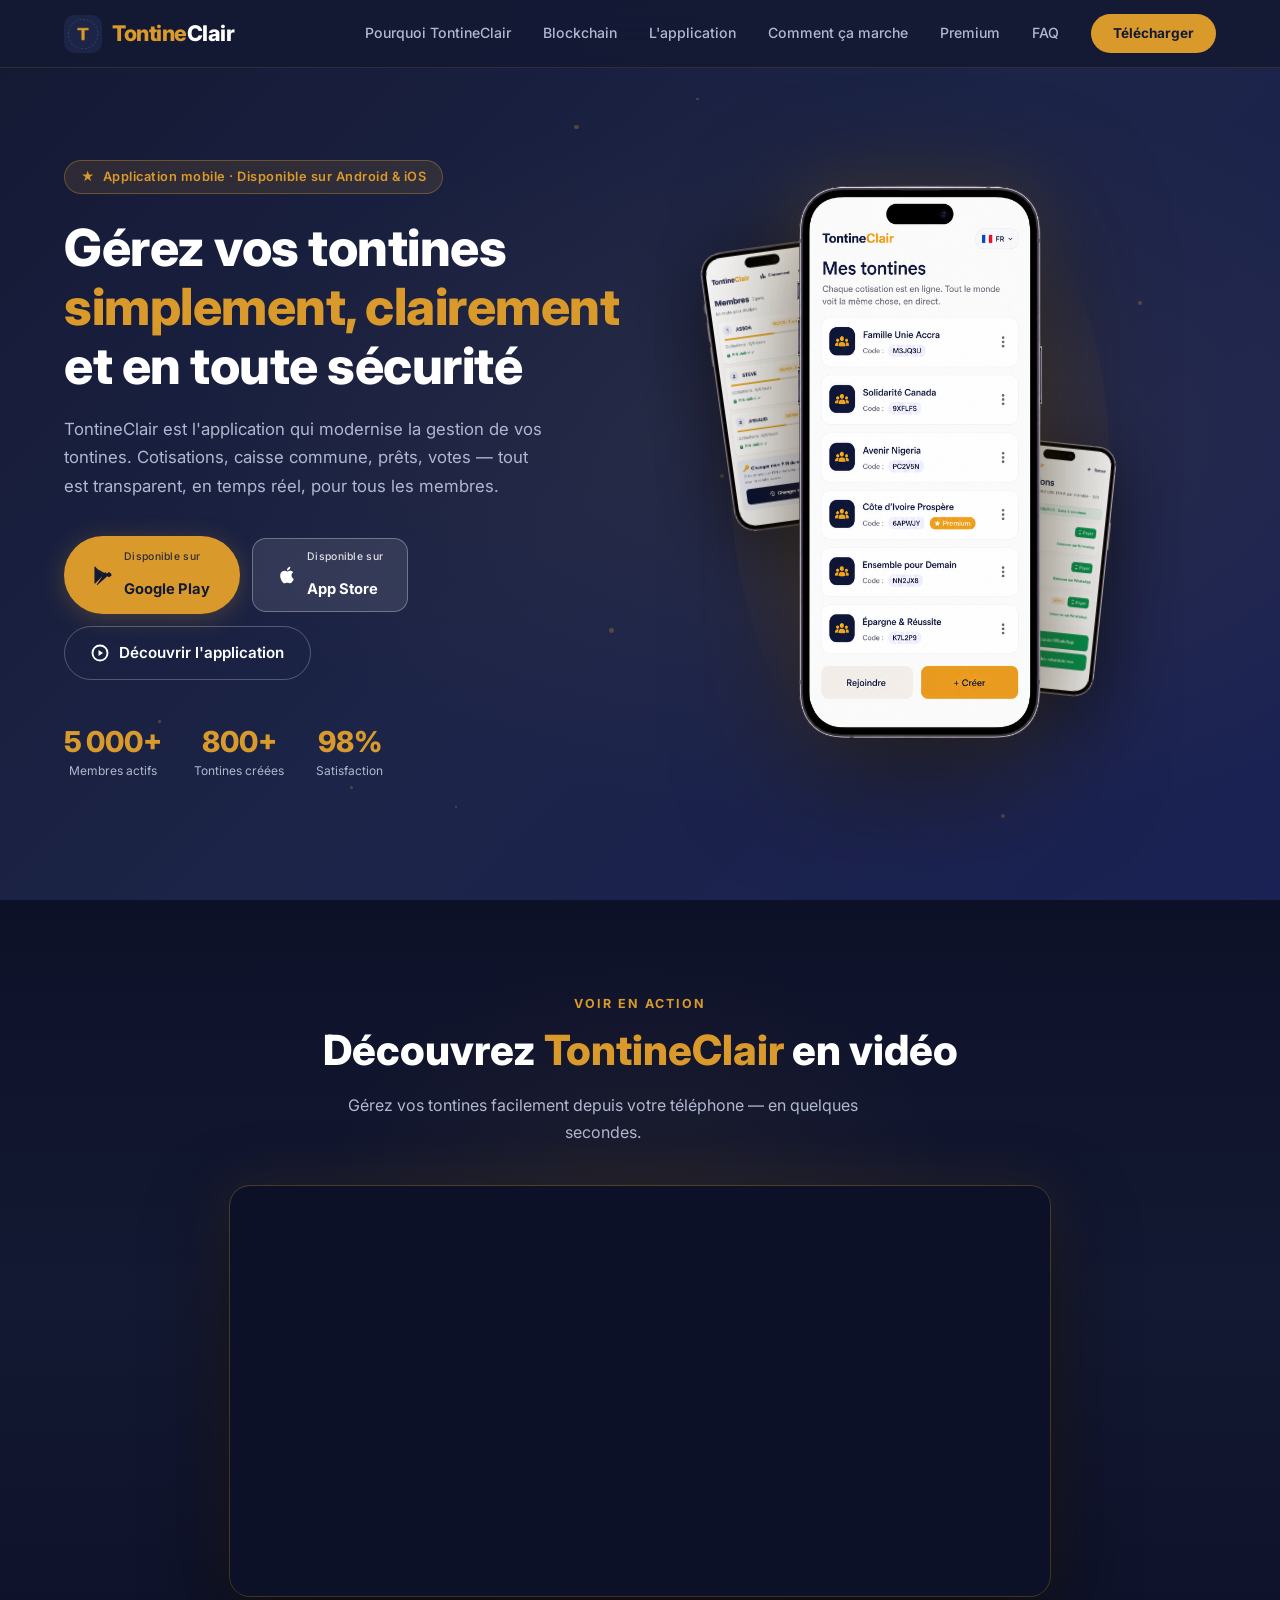
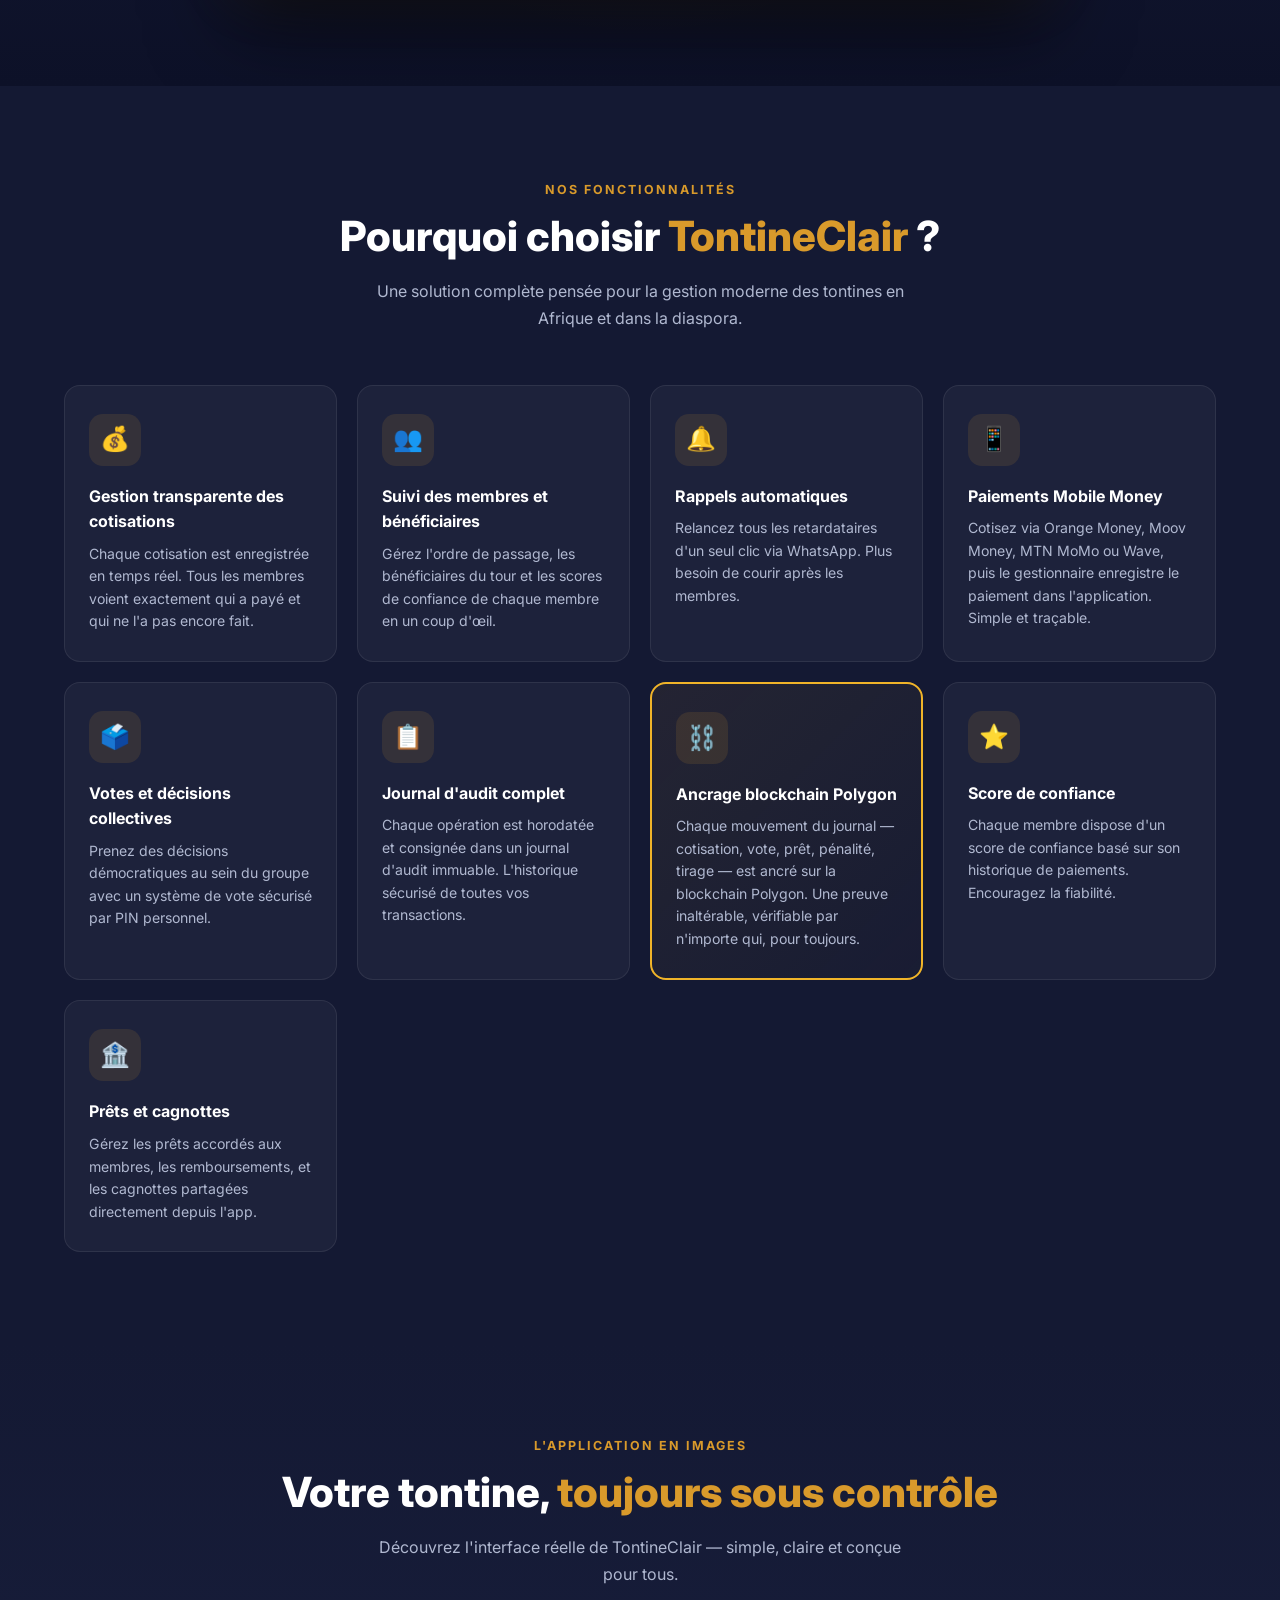
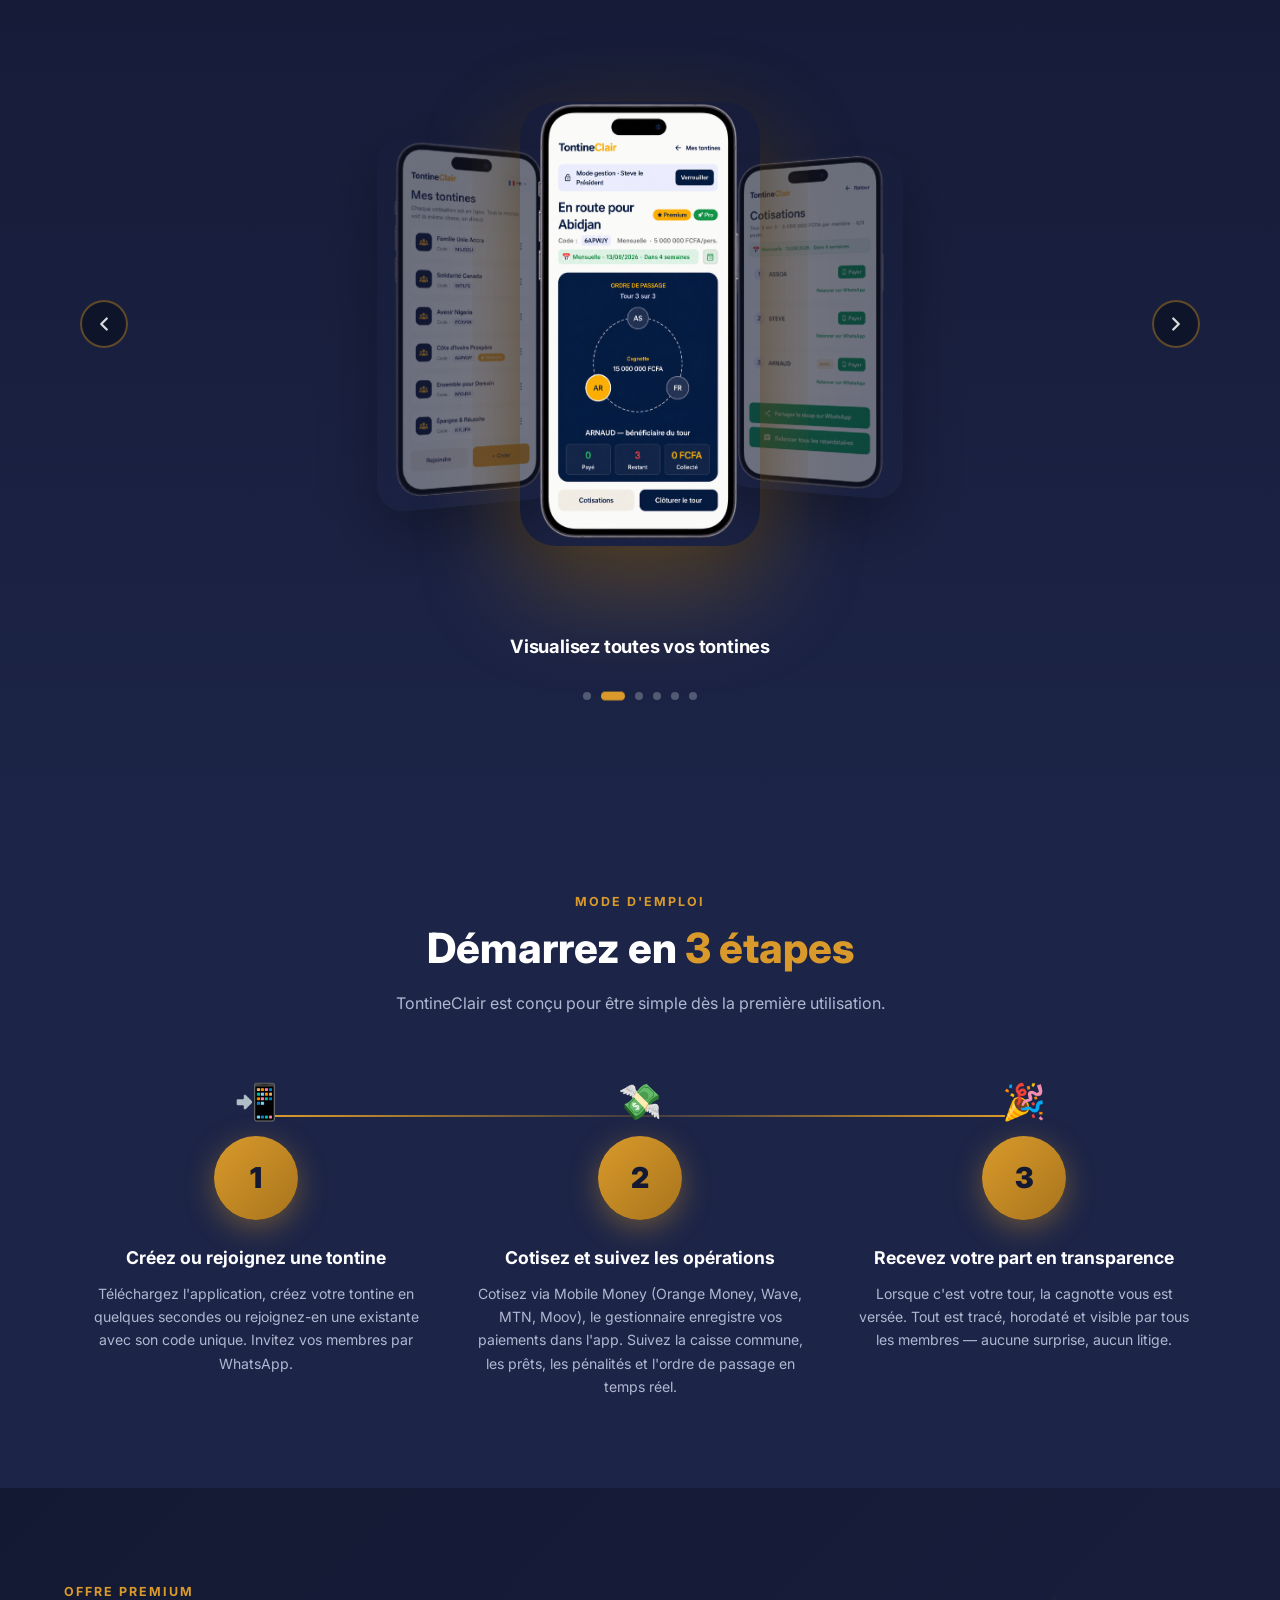
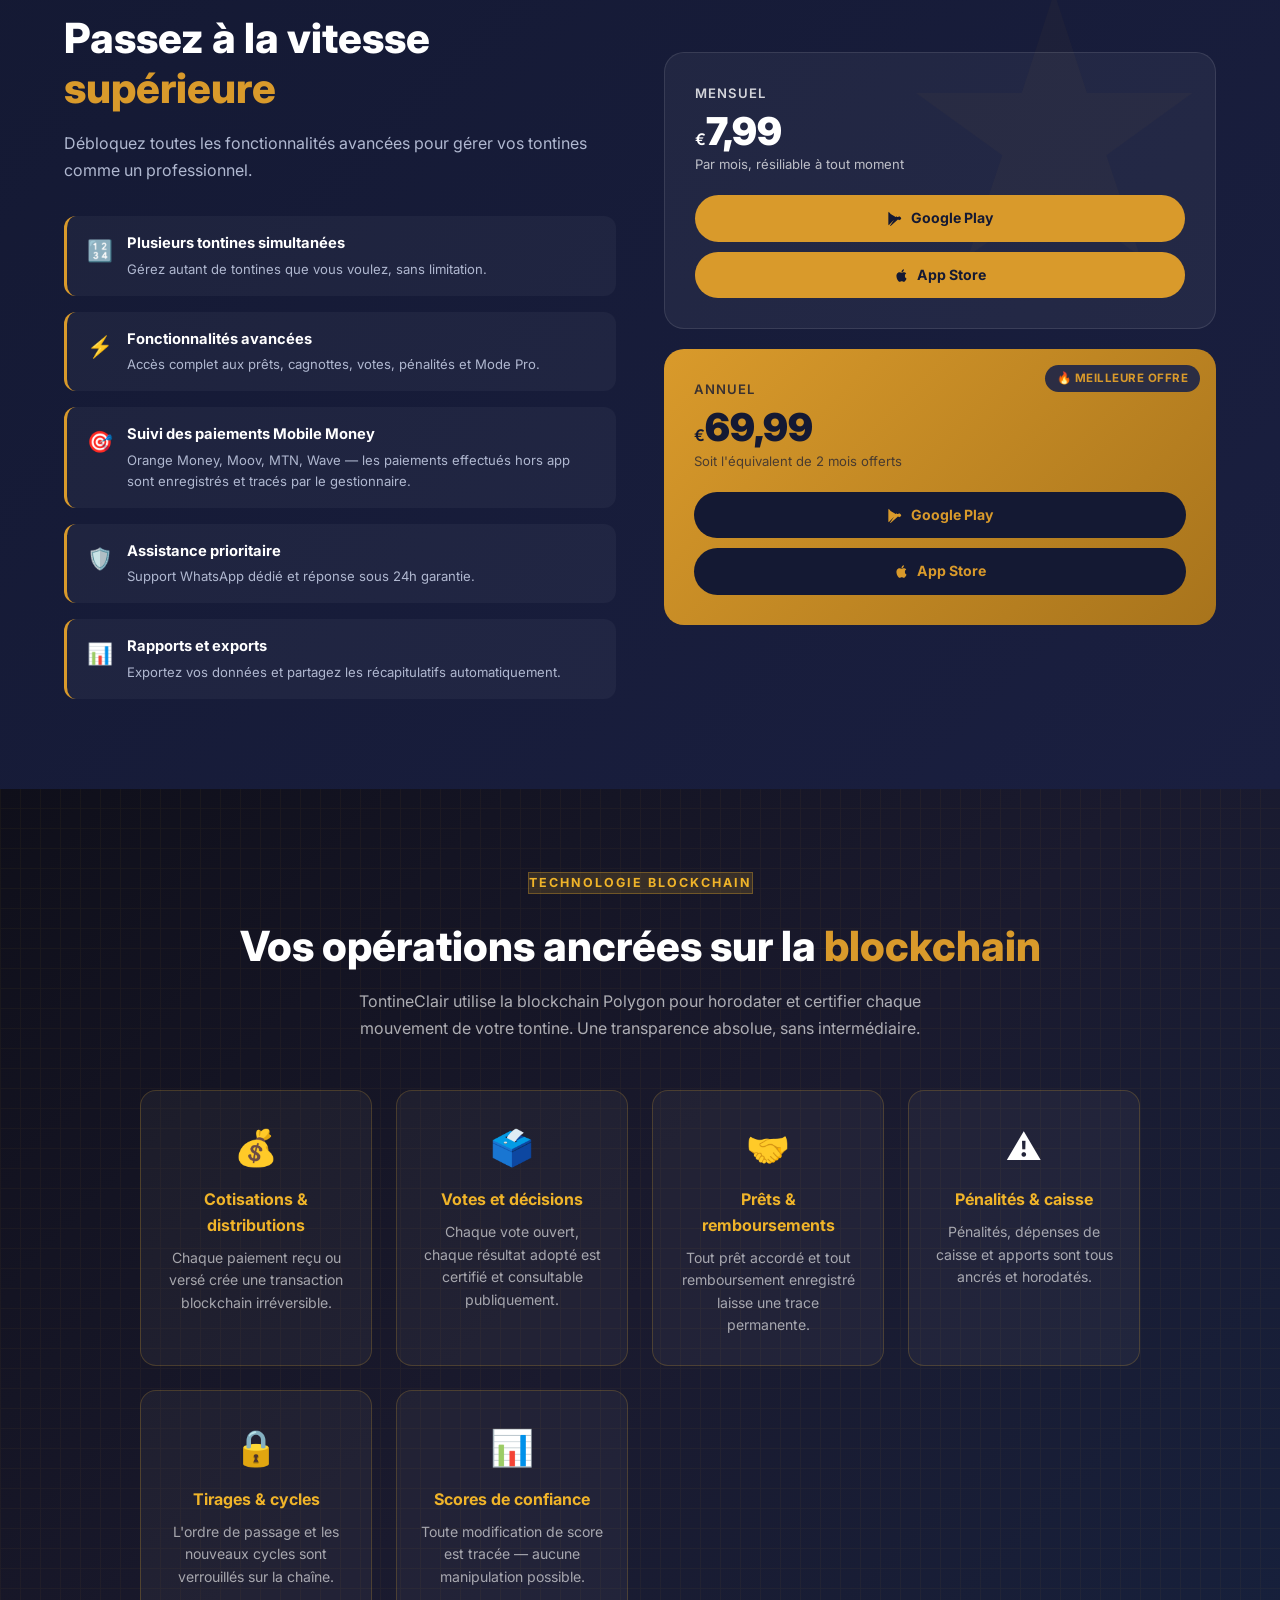
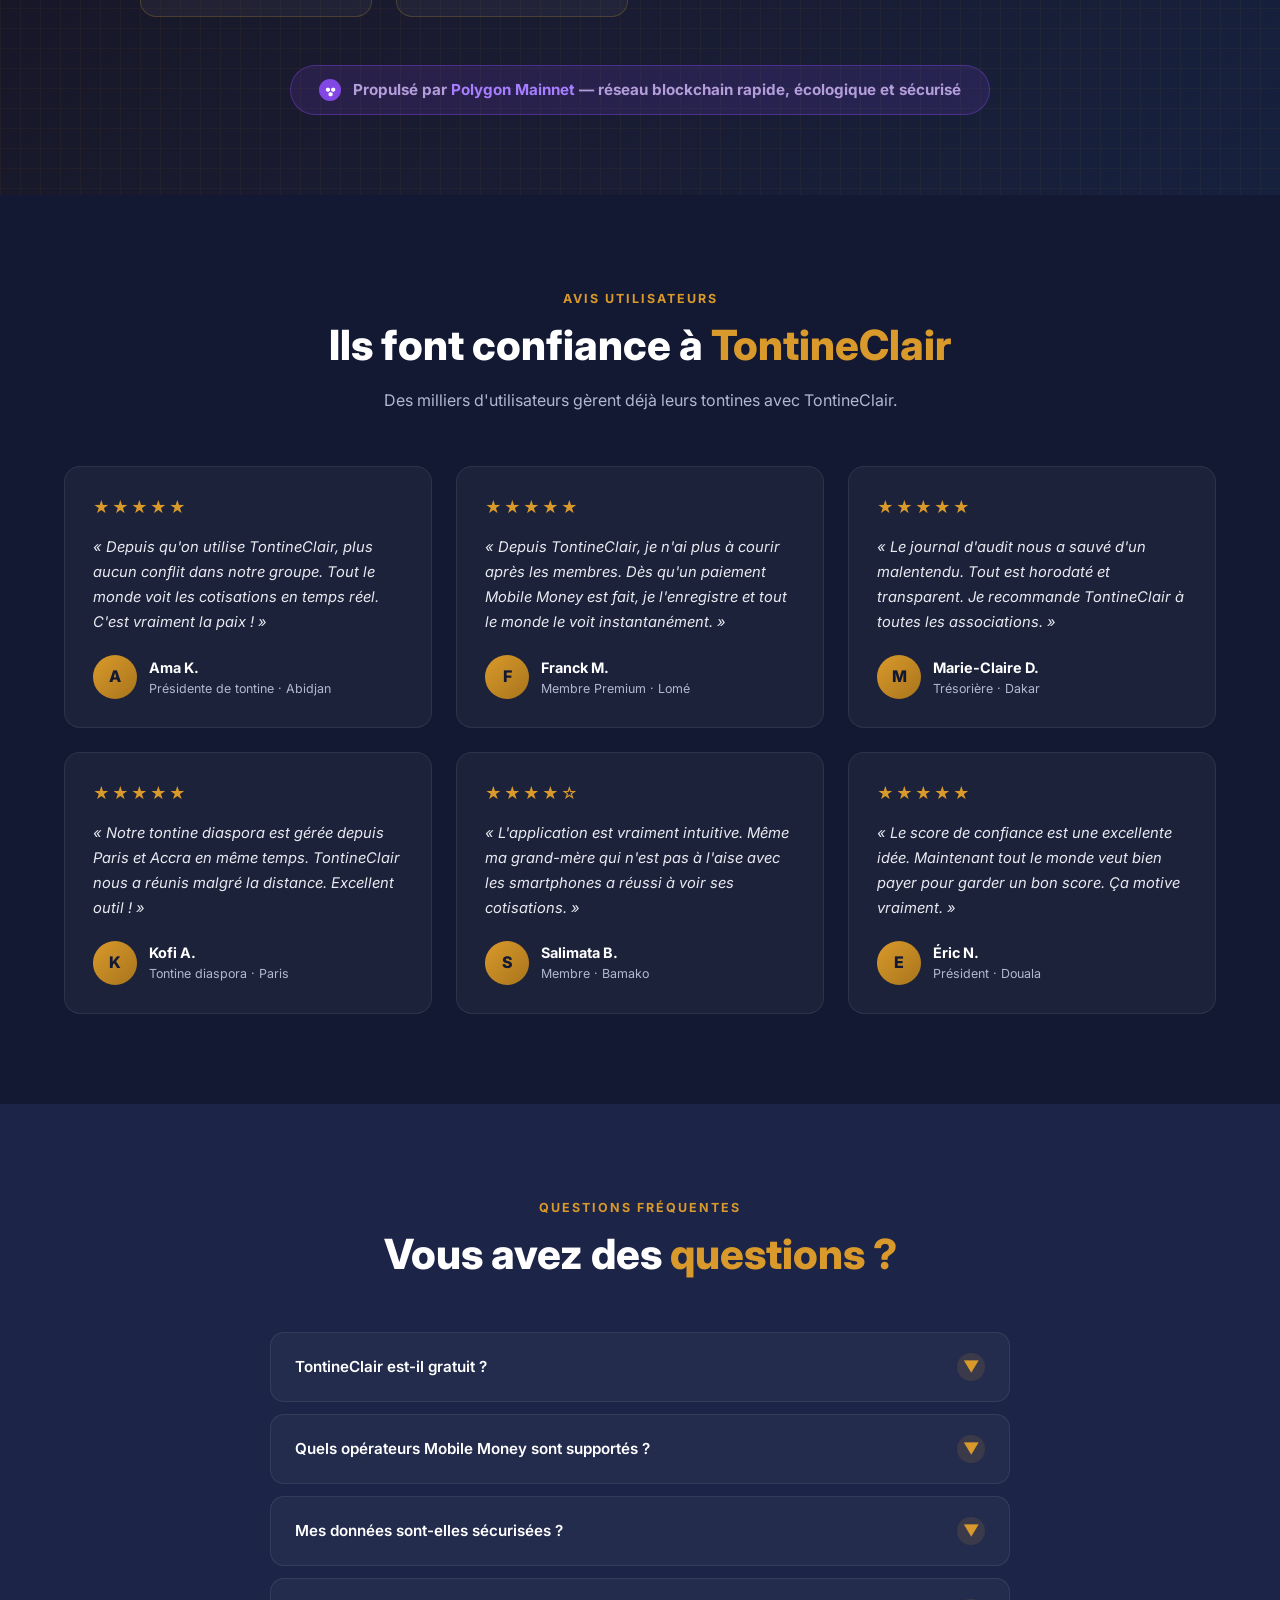
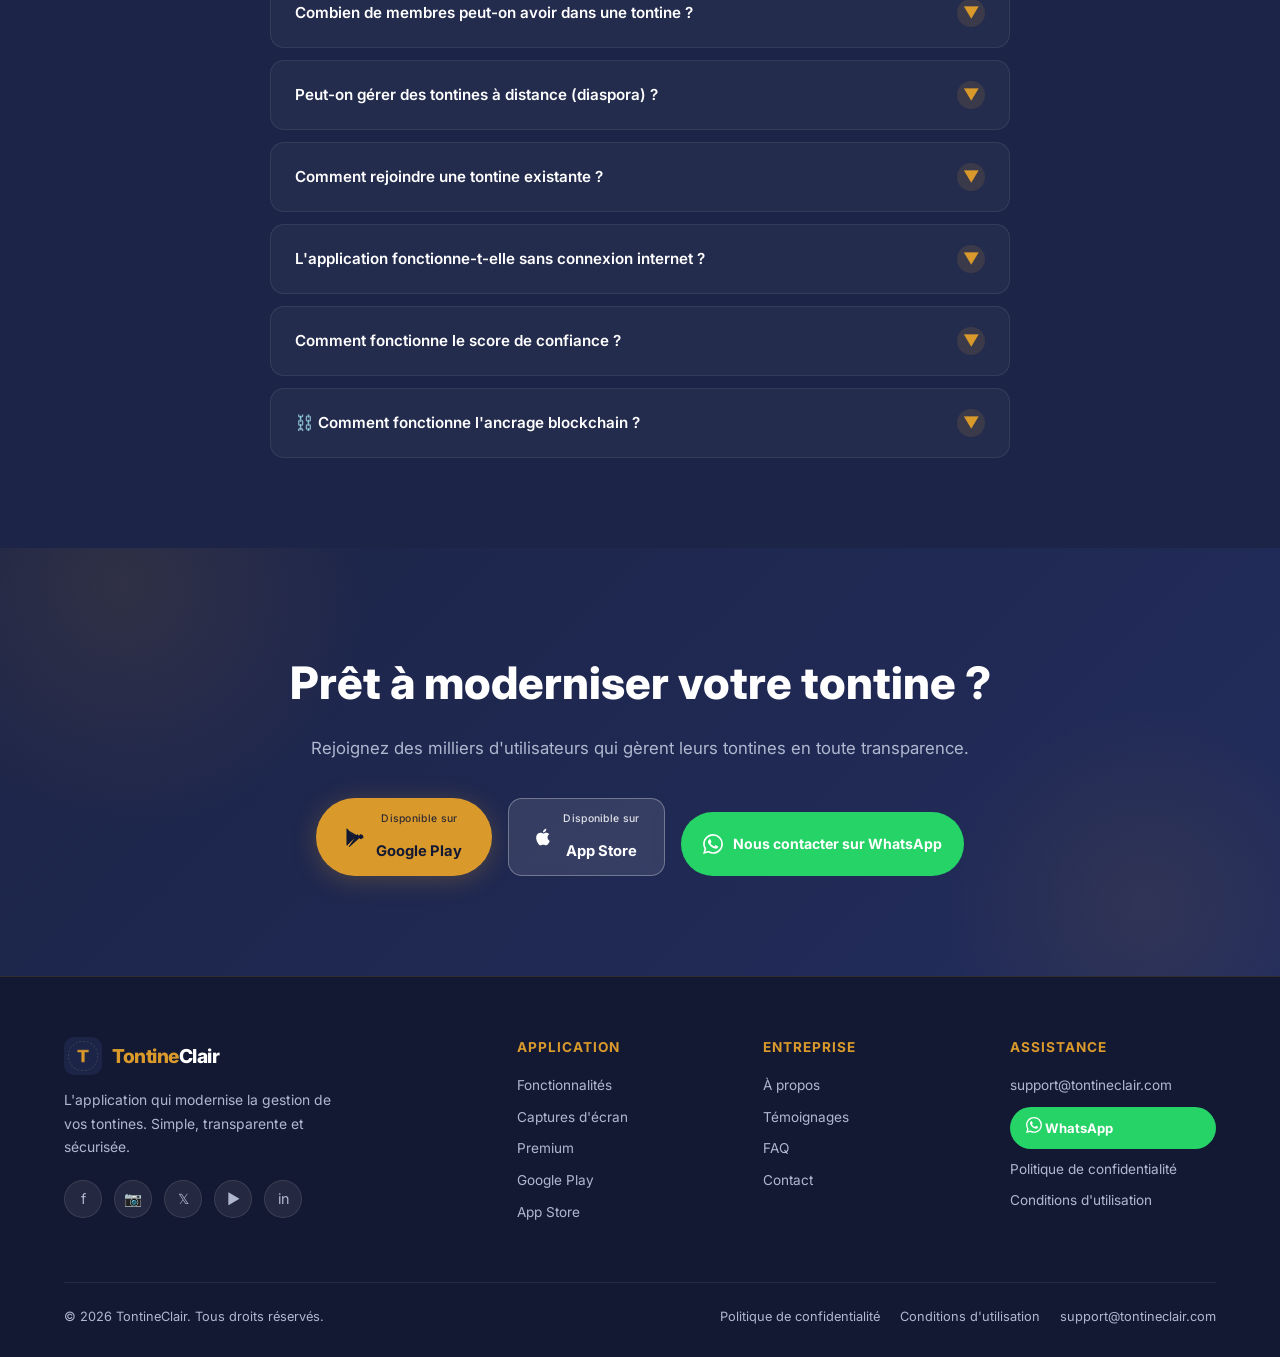
==== commit 397f4587: "feat(site): ajouter vidéo de démonstration autoplay après le hero" ====
--- a/index.html
+++ b/index.html
@@ -135,6 +135,40 @@
       <!-- Téléphone droit décoratif -->
       <div class="phone-float right">
         <img src="assets/images/screen3_cotisations.png" alt="Cotisations TontineClair" loading="lazy">
+      </div>
+    </div>
+  </div>
+</section>
+
+<!-- ══════════════════════════════════════
+     SECTION VIDÉO DÉMO
+══════════════════════════════════════ -->
+<section class="video-demo-section" id="video-demo">
+  <div class="video-demo-inner">
+    <div class="video-demo-label fade-up">
+      <span class="section-label">Voir en action</span>
+      <h2 class="section-title">Découvrez <span class="gold">TontineClair</span> en vidéo</h2>
+      <p class="section-subtitle">Gérez vos tontines facilement depuis votre téléphone — en quelques secondes.</p>
+    </div>
+    <div class="video-demo-wrapper fade-up">
+      <div class="video-glow"></div>
+      <video
+        id="demo-video"
+        class="demo-video"
+        autoplay
+        muted
+        loop
+        playsinline
+        preload="auto"
+        poster=""
+      >
+        <source src="assets/videos/demo.mp4" type="video/mp4">
+        Votre navigateur ne supporte pas la lecture vidéo.
+      </video>
+      <div class="video-play-overlay" onclick="toggleVideo()">
+        <div class="video-play-btn" id="play-btn">
+          <svg width="28" height="28" viewBox="0 0 24 24" fill="white"><polygon points="5 3 19 12 5 21 5 3"/></svg>
+        </div>
       </div>
     </div>
   </div>
--- a/style.css
+++ b/style.css
@@ -929,3 +929,116 @@
   .hero-btns { flex-direction: column; align-items: center; }
   .btn-primary, .btn-secondary { width: 100%; justify-content: center; }
 }
+
+/* ══════════════════════════════════════
+   SECTION VIDÉO DÉMO
+══════════════════════════════════════ */
+.video-demo-section {
+  background: linear-gradient(180deg, #0d1128 0%, #141933 50%, #0d1128 100%);
+  padding: 90px 6%;
+  position: relative;
+  overflow: hidden;
+}
+
+.video-demo-section::before {
+  content: '';
+  position: absolute;
+  top: 50%;
+  left: 50%;
+  transform: translate(-50%, -50%);
+  width: 700px;
+  height: 700px;
+  background: radial-gradient(circle, rgba(217,154,43,0.08) 0%, transparent 70%);
+  pointer-events: none;
+}
+
+.video-demo-inner {
+  max-width: 900px;
+  margin: 0 auto;
+  display: flex;
+  flex-direction: column;
+  align-items: center;
+  gap: 40px;
+}
+
+.video-demo-label {
+  text-align: center;
+}
+
+.video-demo-wrapper {
+  position: relative;
+  width: 100%;
+  max-width: 820px;
+  border-radius: 20px;
+  overflow: hidden;
+  box-shadow:
+    0 0 0 1px rgba(217,154,43,0.25),
+    0 30px 80px rgba(0,0,0,0.6),
+    0 0 60px rgba(217,154,43,0.12);
+}
+
+.video-glow {
+  position: absolute;
+  inset: -2px;
+  border-radius: 22px;
+  background: linear-gradient(135deg, rgba(217,154,43,0.4), transparent 50%, rgba(217,154,43,0.2));
+  z-index: 0;
+  pointer-events: none;
+}
+
+.demo-video {
+  width: 100%;
+  height: auto;
+  display: block;
+  border-radius: 18px;
+  position: relative;
+  z-index: 1;
+  background: #0d1128;
+}
+
+.video-play-overlay {
+  position: absolute;
+  inset: 0;
+  z-index: 2;
+  display: flex;
+  align-items: center;
+  justify-content: center;
+  cursor: pointer;
+  background: transparent;
+  transition: background 0.2s;
+}
+
+.video-play-overlay:hover {
+  background: rgba(0,0,0,0.15);
+}
+
+.video-play-btn {
+  width: 64px;
+  height: 64px;
+  border-radius: 50%;
+  background: rgba(217,154,43,0.9);
+  display: flex;
+  align-items: center;
+  justify-content: center;
+  opacity: 0;
+  transform: scale(0.8);
+  transition: opacity 0.3s, transform 0.3s;
+  backdrop-filter: blur(4px);
+  box-shadow: 0 4px 20px rgba(217,154,43,0.5);
+}
+
+.video-play-btn.visible {
+  opacity: 1;
+  transform: scale(1);
+}
+
+.video-play-overlay:hover .video-play-btn {
+  opacity: 1;
+  transform: scale(1);
+}
+
+@media (max-width: 768px) {
+  .video-demo-section { padding: 60px 5%; }
+  .video-demo-wrapper { border-radius: 14px; }
+  .demo-video { border-radius: 12px; }
+}
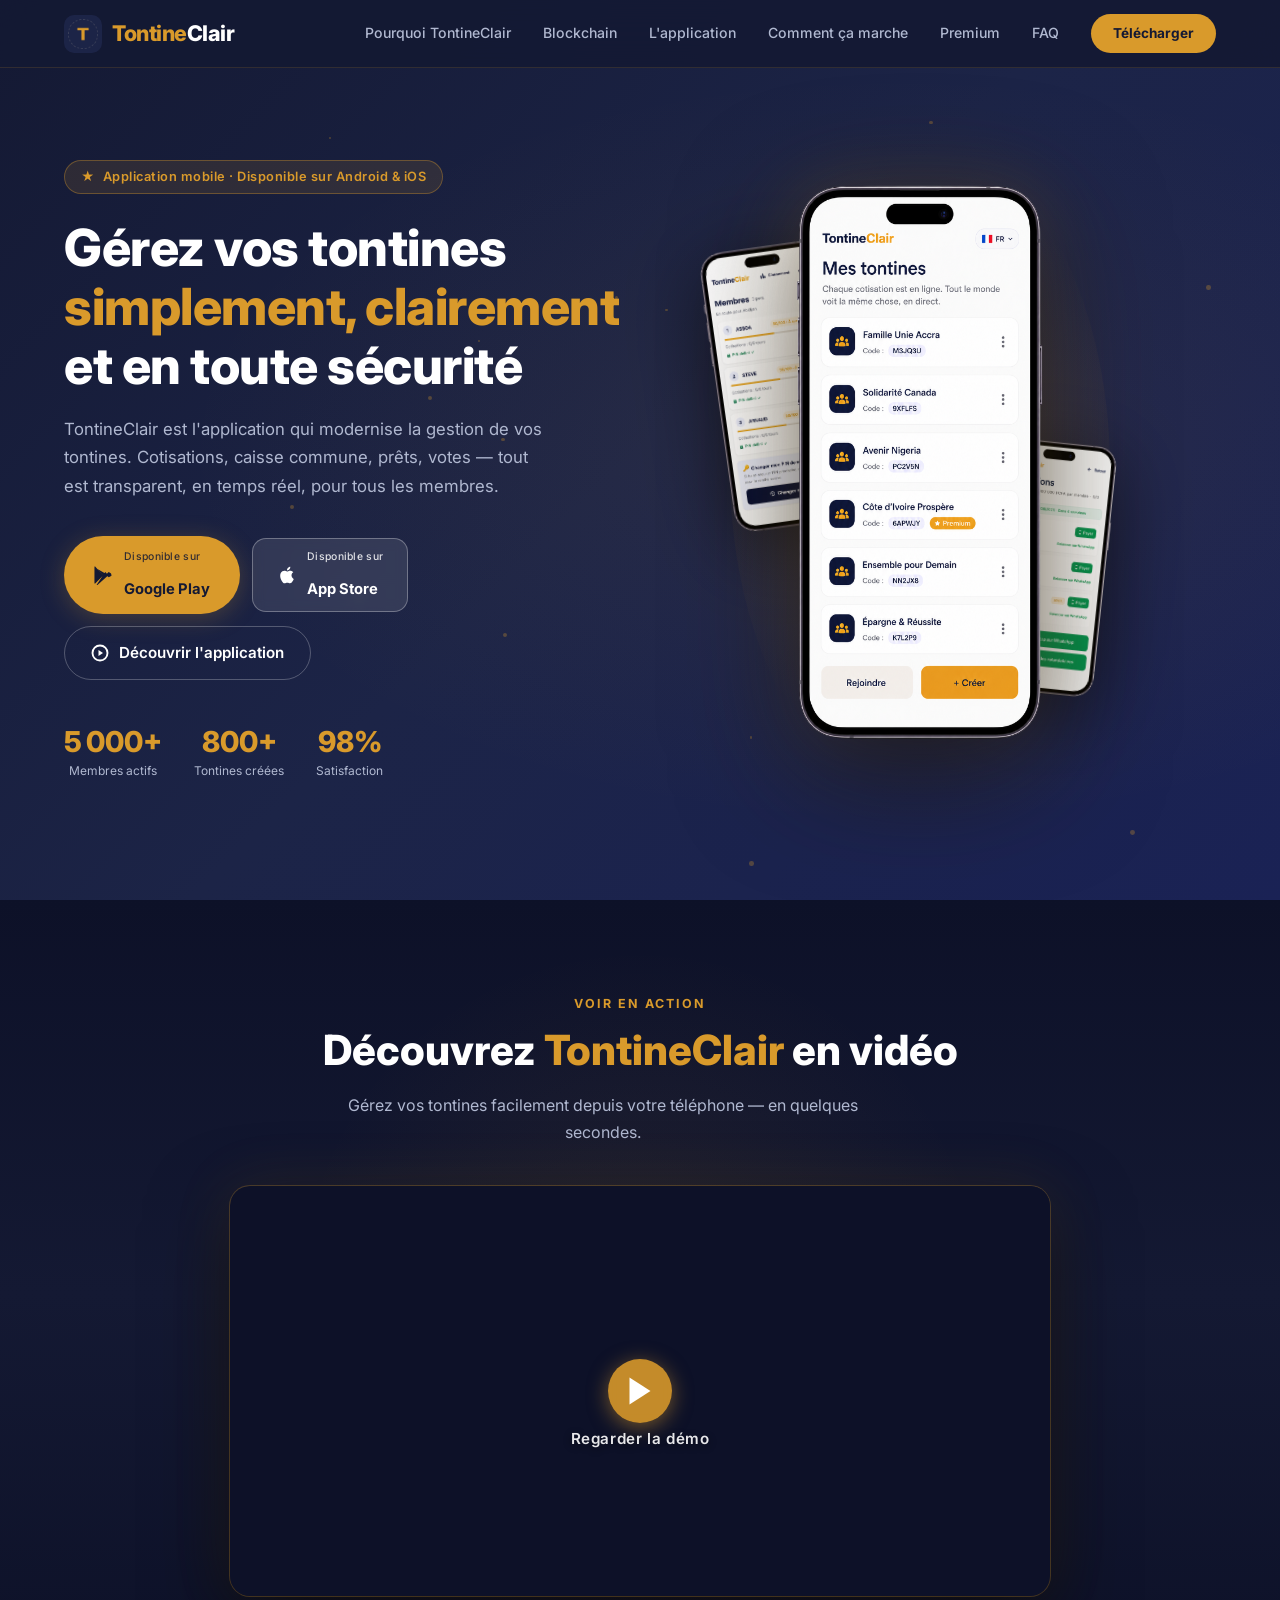
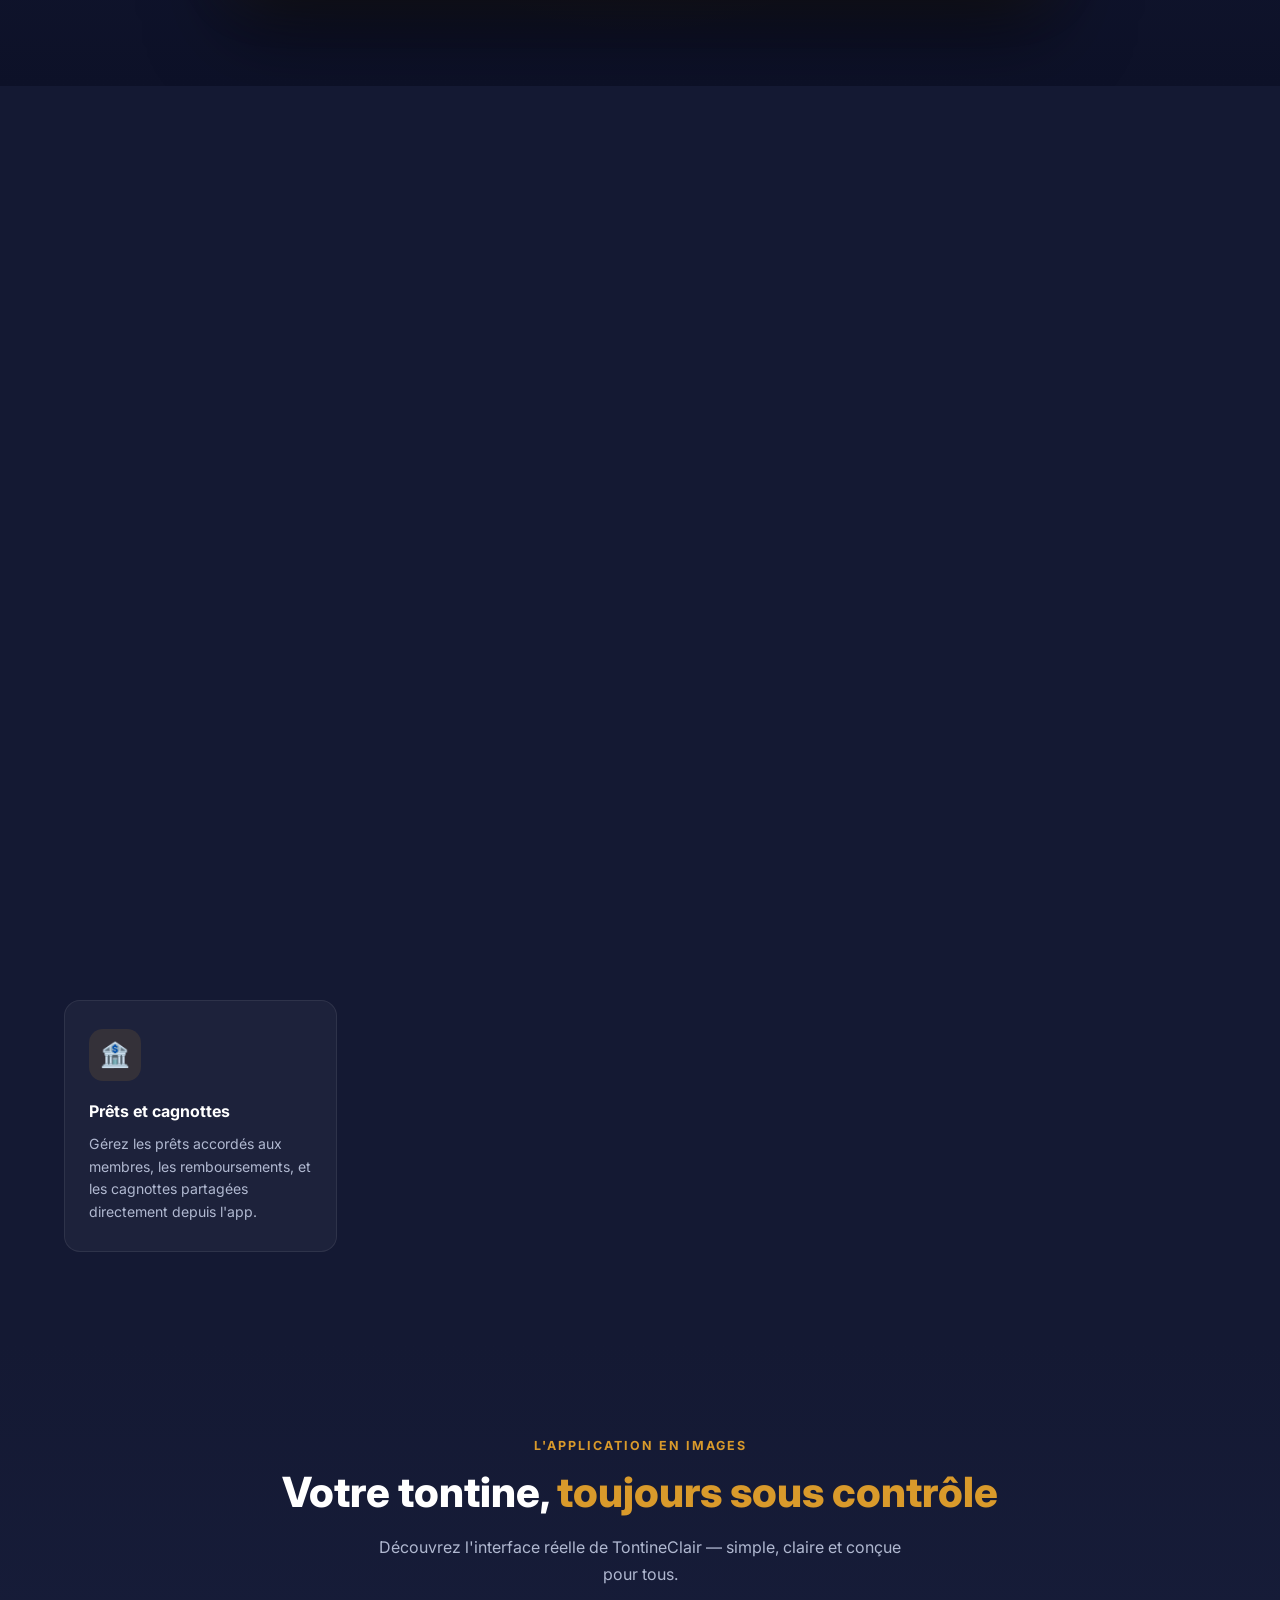
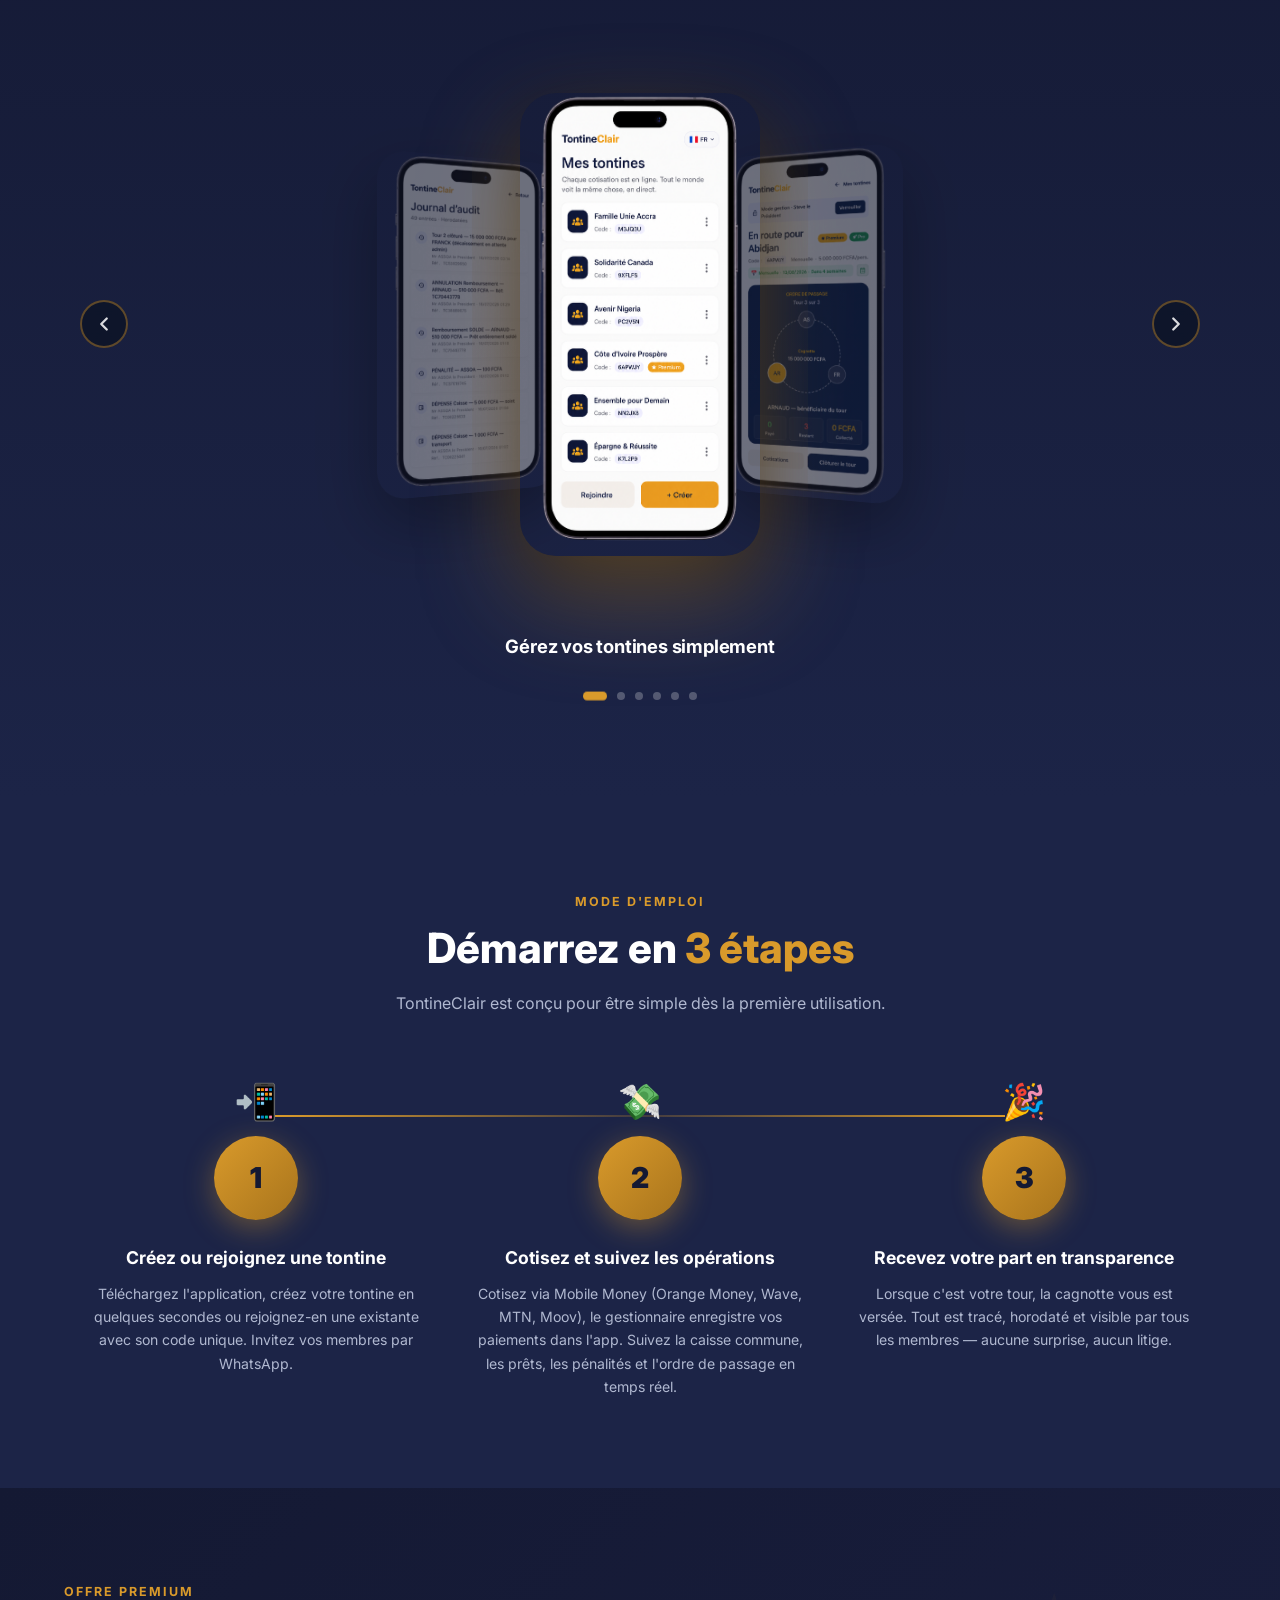
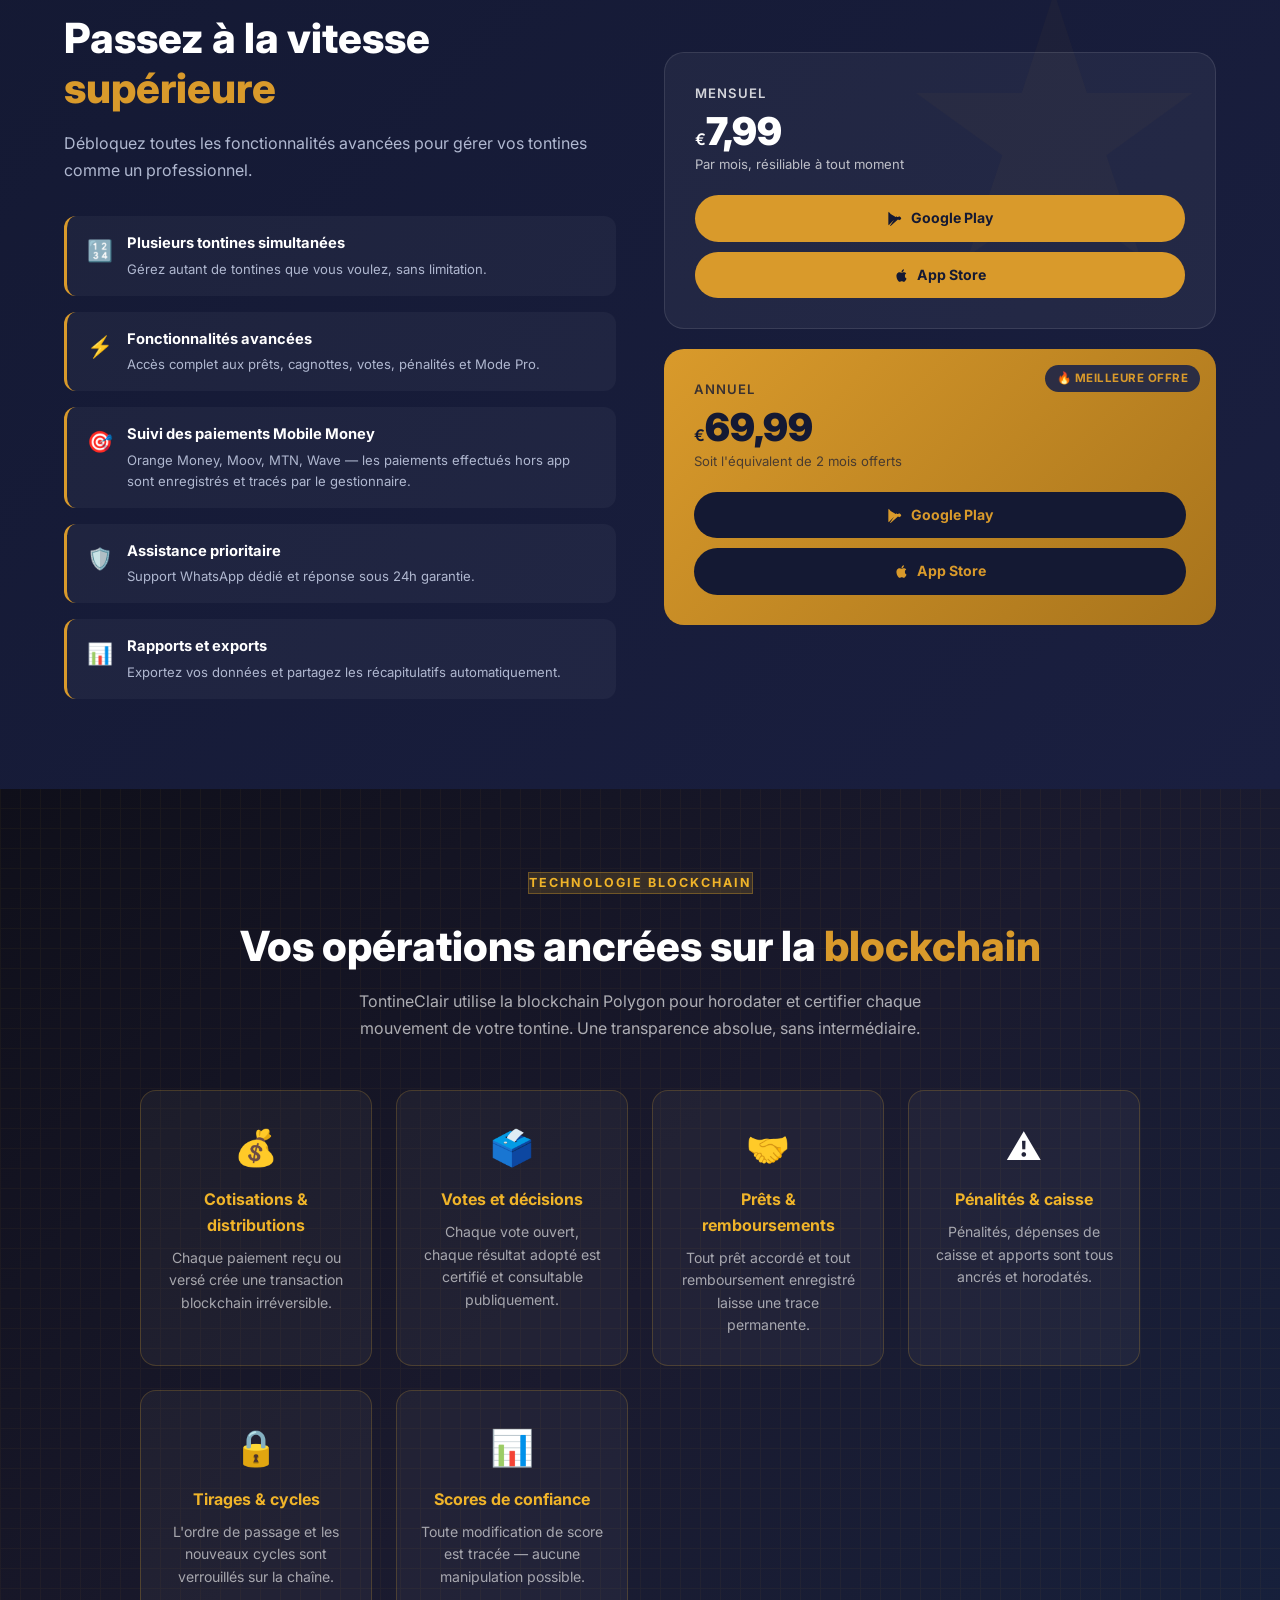
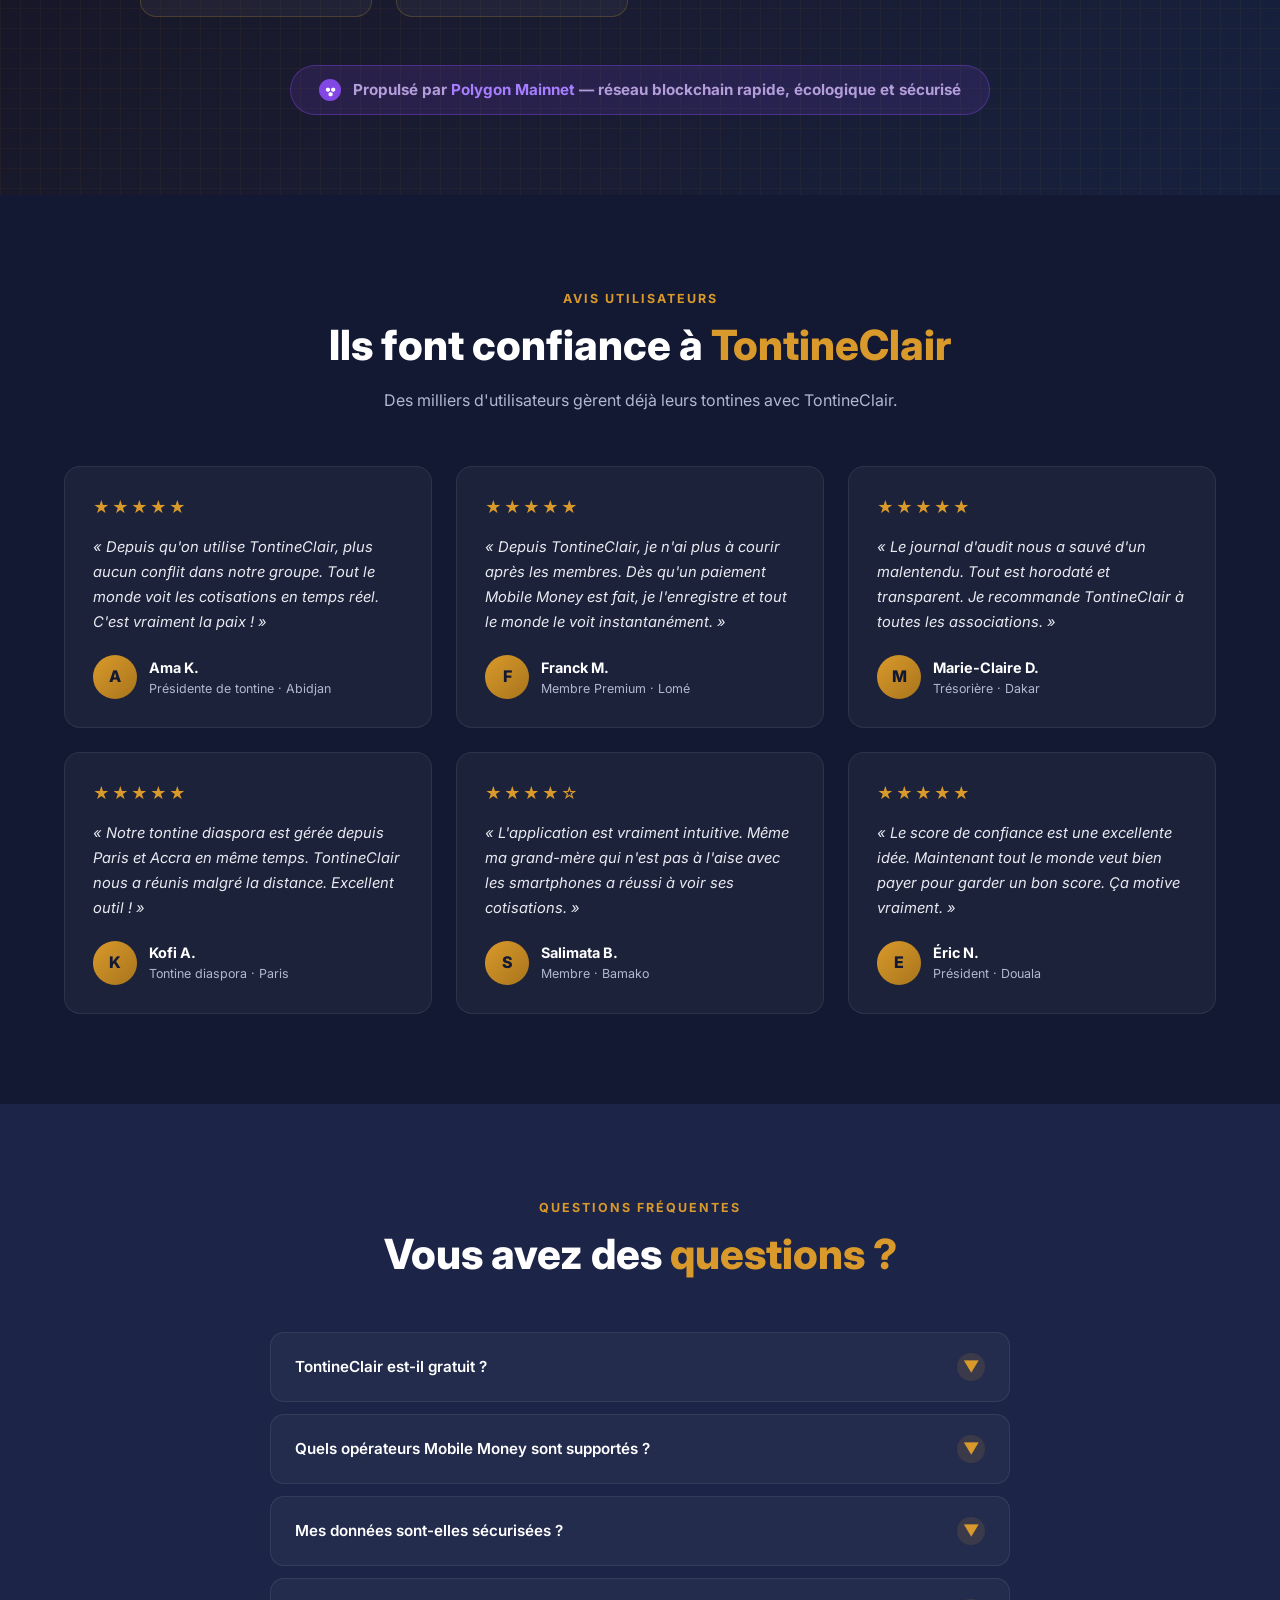
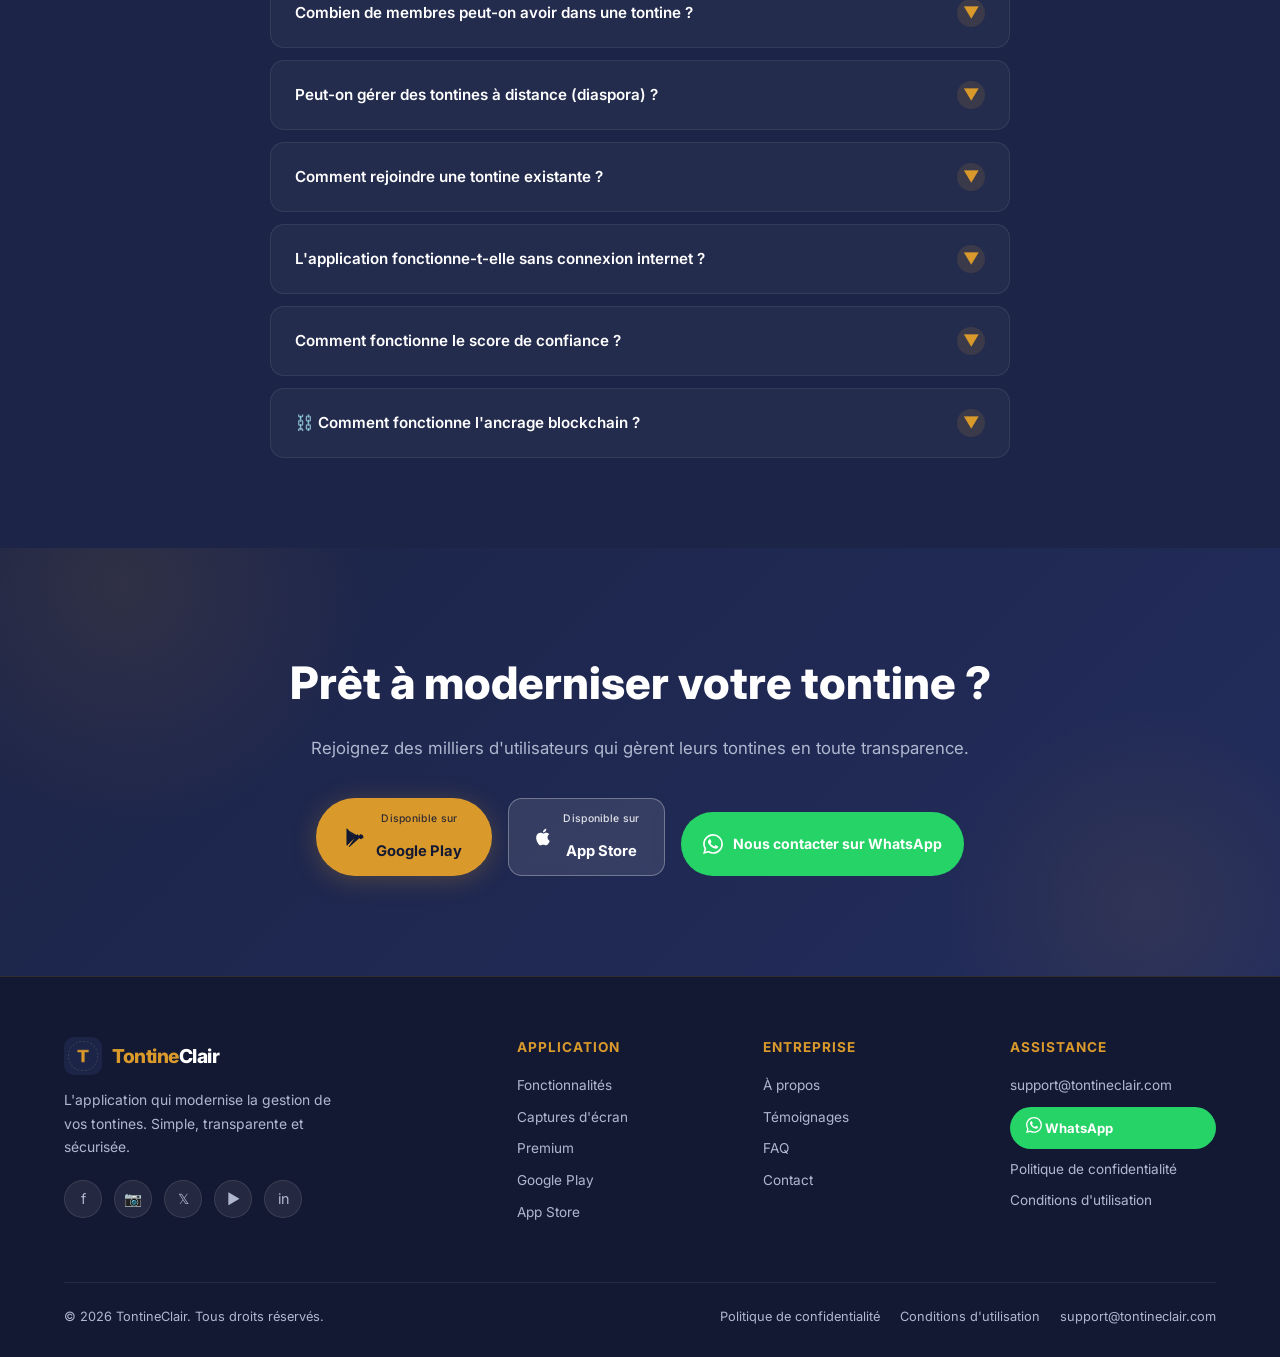
==== commit 89372787: "feat(site): vidéo avec son — bouton play overlay, lecture au clic utilisateur, label stylisé" ====
--- a/index.html
+++ b/index.html
@@ -155,20 +155,19 @@
       <video
         id="demo-video"
         class="demo-video"
-        autoplay
-        muted
         loop
         playsinline
         preload="auto"
-        poster=""
       >
         <source src="assets/videos/demo.mp4" type="video/mp4">
         Votre navigateur ne supporte pas la lecture vidéo.
       </video>
-      <div class="video-play-overlay" onclick="toggleVideo()">
-        <div class="video-play-btn" id="play-btn">
-          <svg width="28" height="28" viewBox="0 0 24 24" fill="white"><polygon points="5 3 19 12 5 21 5 3"/></svg>
-        </div>
+      <!-- Grand bouton Play centré visible au départ -->
+      <div class="video-play-overlay" id="video-overlay" onclick="startVideo()">
+        <div class="video-play-btn visible" id="play-btn">
+          <svg width="36" height="36" viewBox="0 0 24 24" fill="white"><polygon points="5 3 19 12 5 21 5 3"/></svg>
+        </div>
+        <span class="video-play-label">Regarder la démo</span>
       </div>
     </div>
   </div>
--- a/style.css
+++ b/style.css
@@ -1037,6 +1037,25 @@
   transform: scale(1);
 }
 
+.video-play-label {
+  position: absolute;
+  bottom: calc(50% - 60px);
+  left: 50%;
+  transform: translateX(-50%);
+  color: #fff;
+  font-size: 0.95rem;
+  font-weight: 600;
+  letter-spacing: 0.04em;
+  text-shadow: 0 2px 8px rgba(0,0,0,0.6);
+  white-space: nowrap;
+  opacity: 0.9;
+  transition: opacity 0.2s;
+}
+
+.video-play-overlay:hover .video-play-label {
+  opacity: 1;
+}
+
 @media (max-width: 768px) {
   .video-demo-section { padding: 60px 5%; }
   .video-demo-wrapper { border-radius: 14px; }
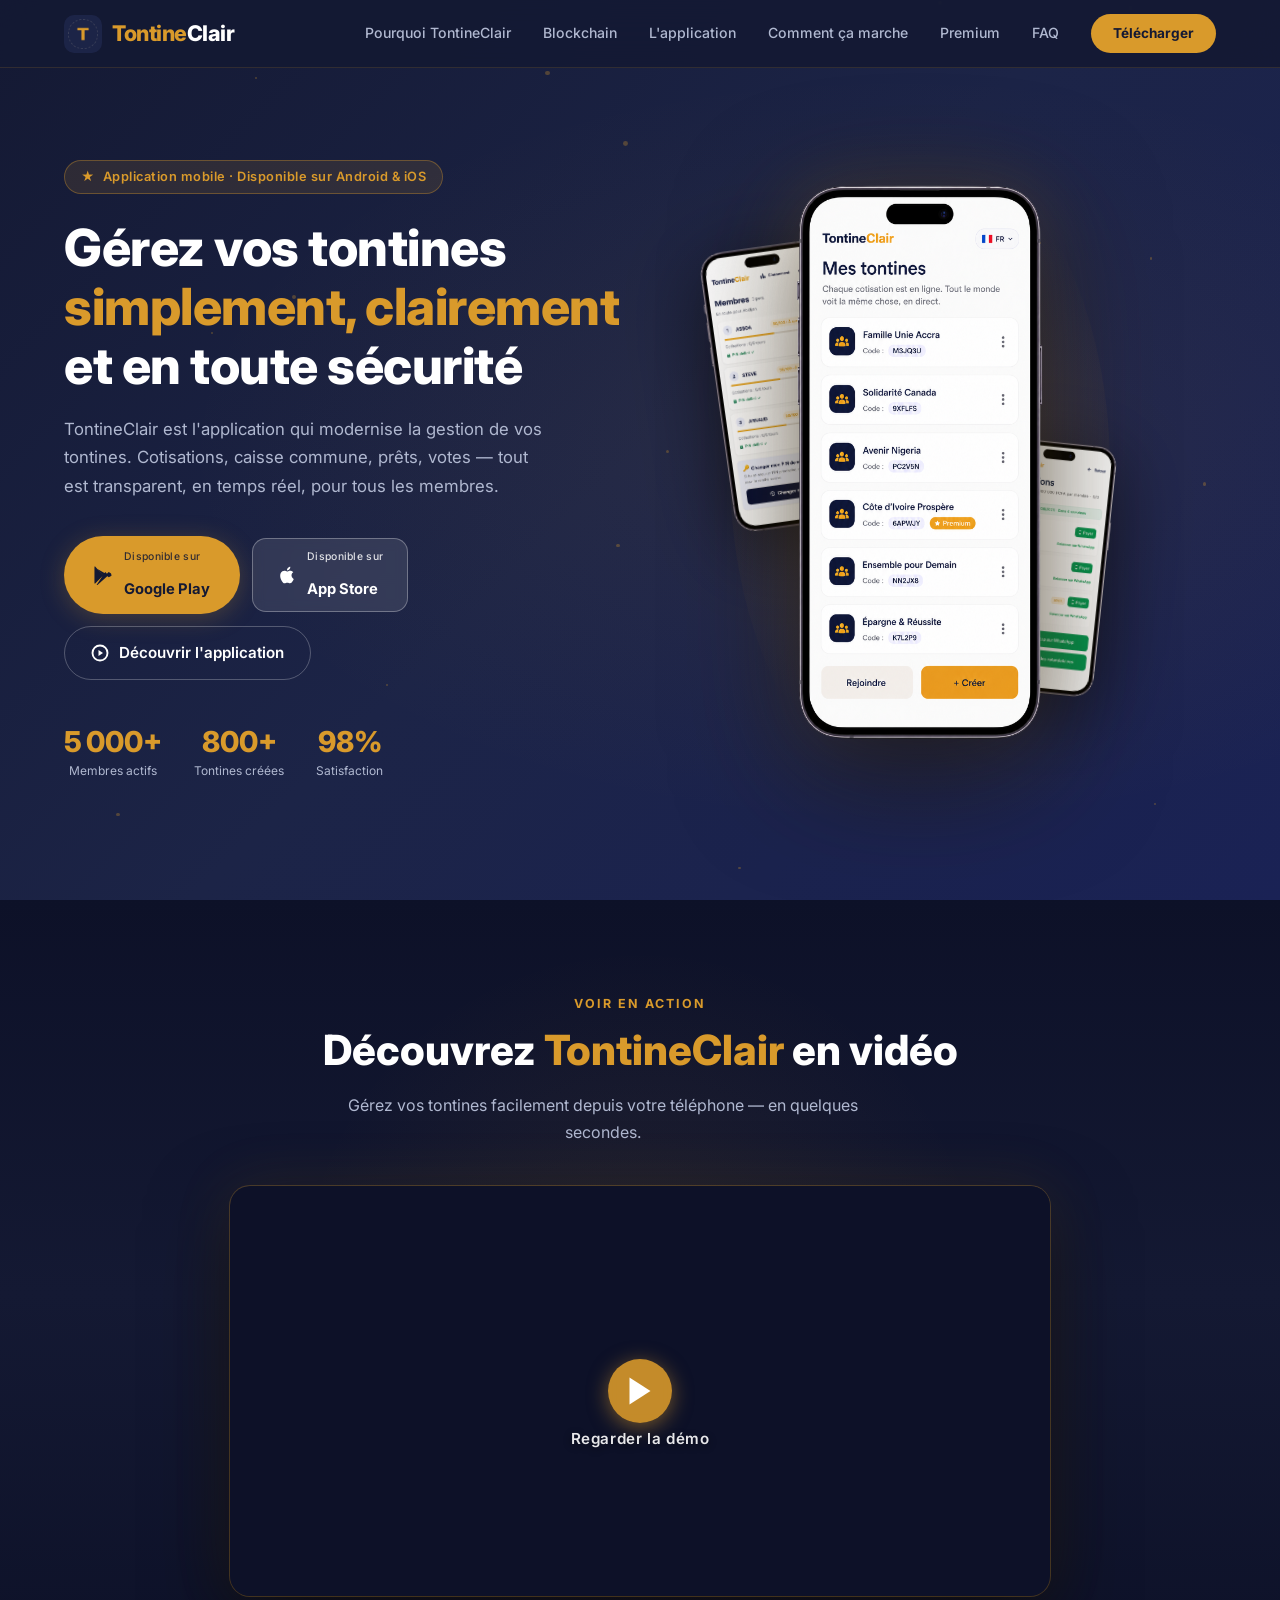
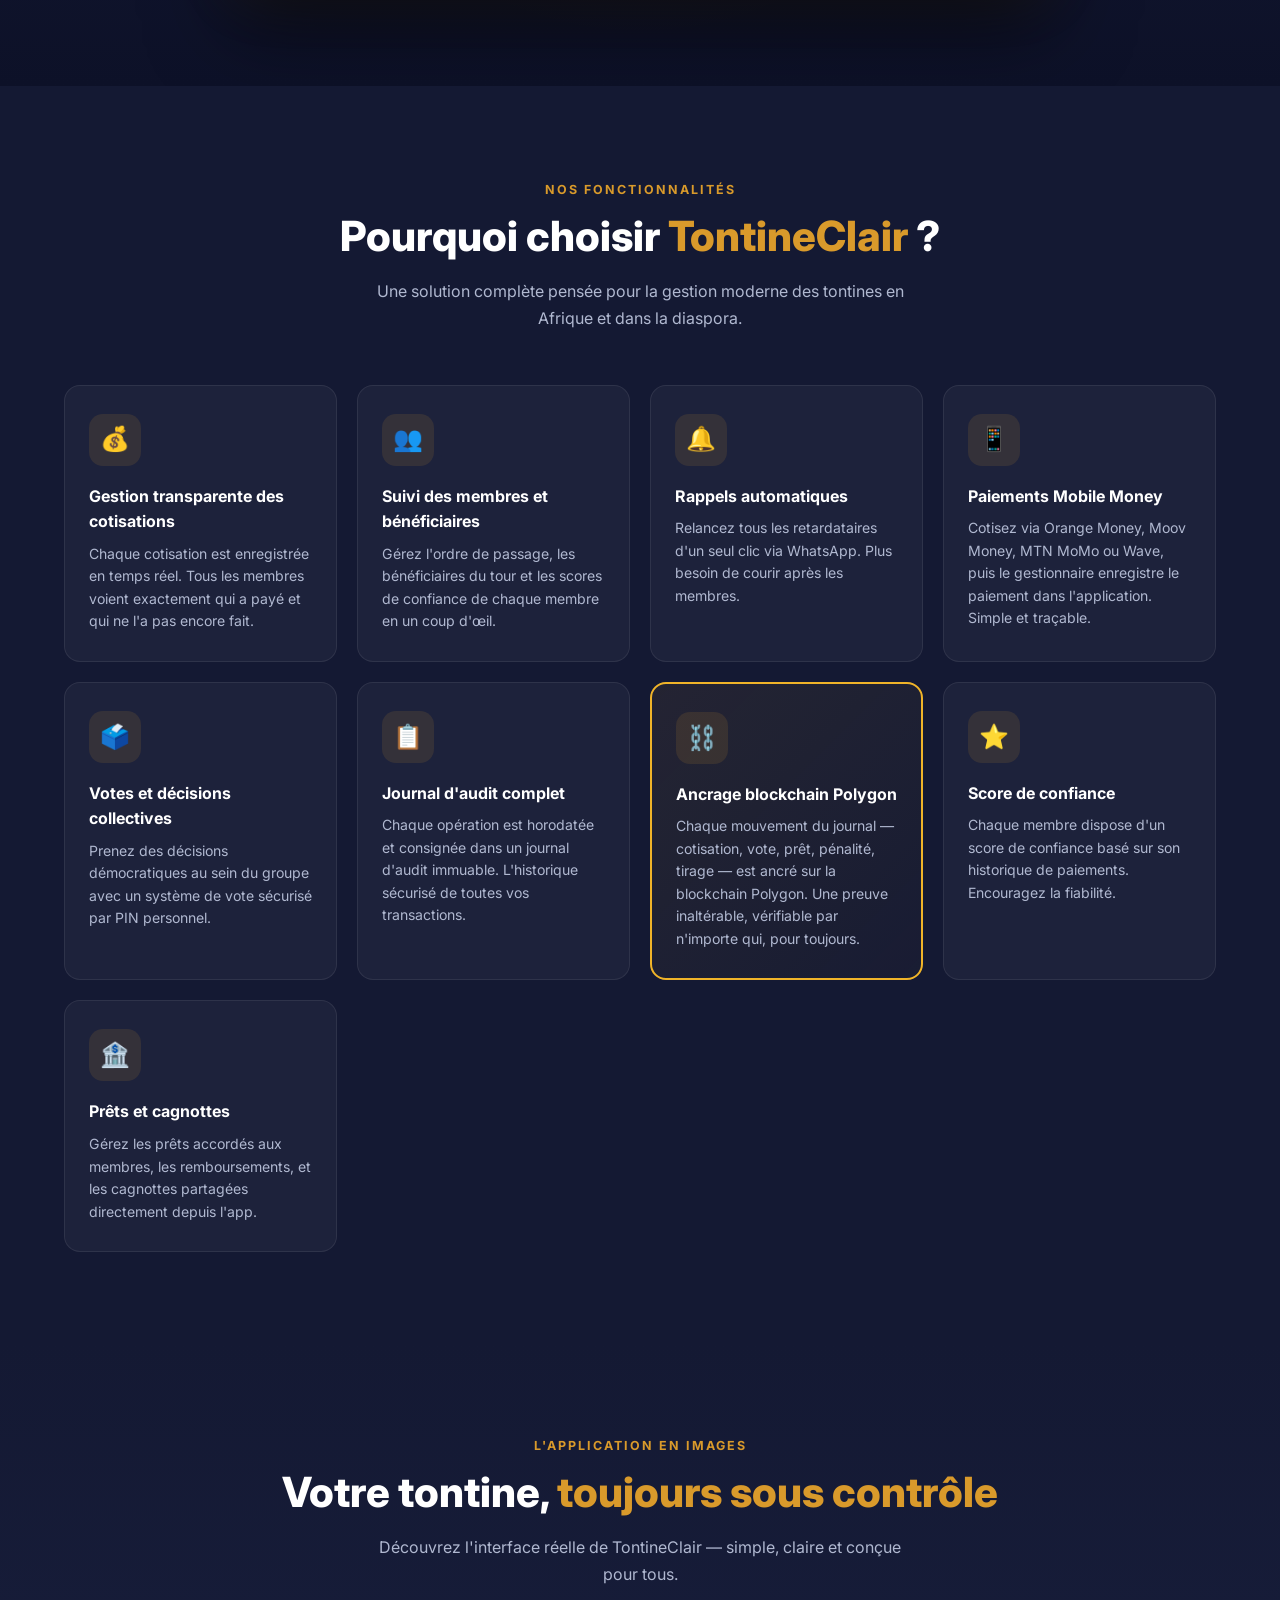
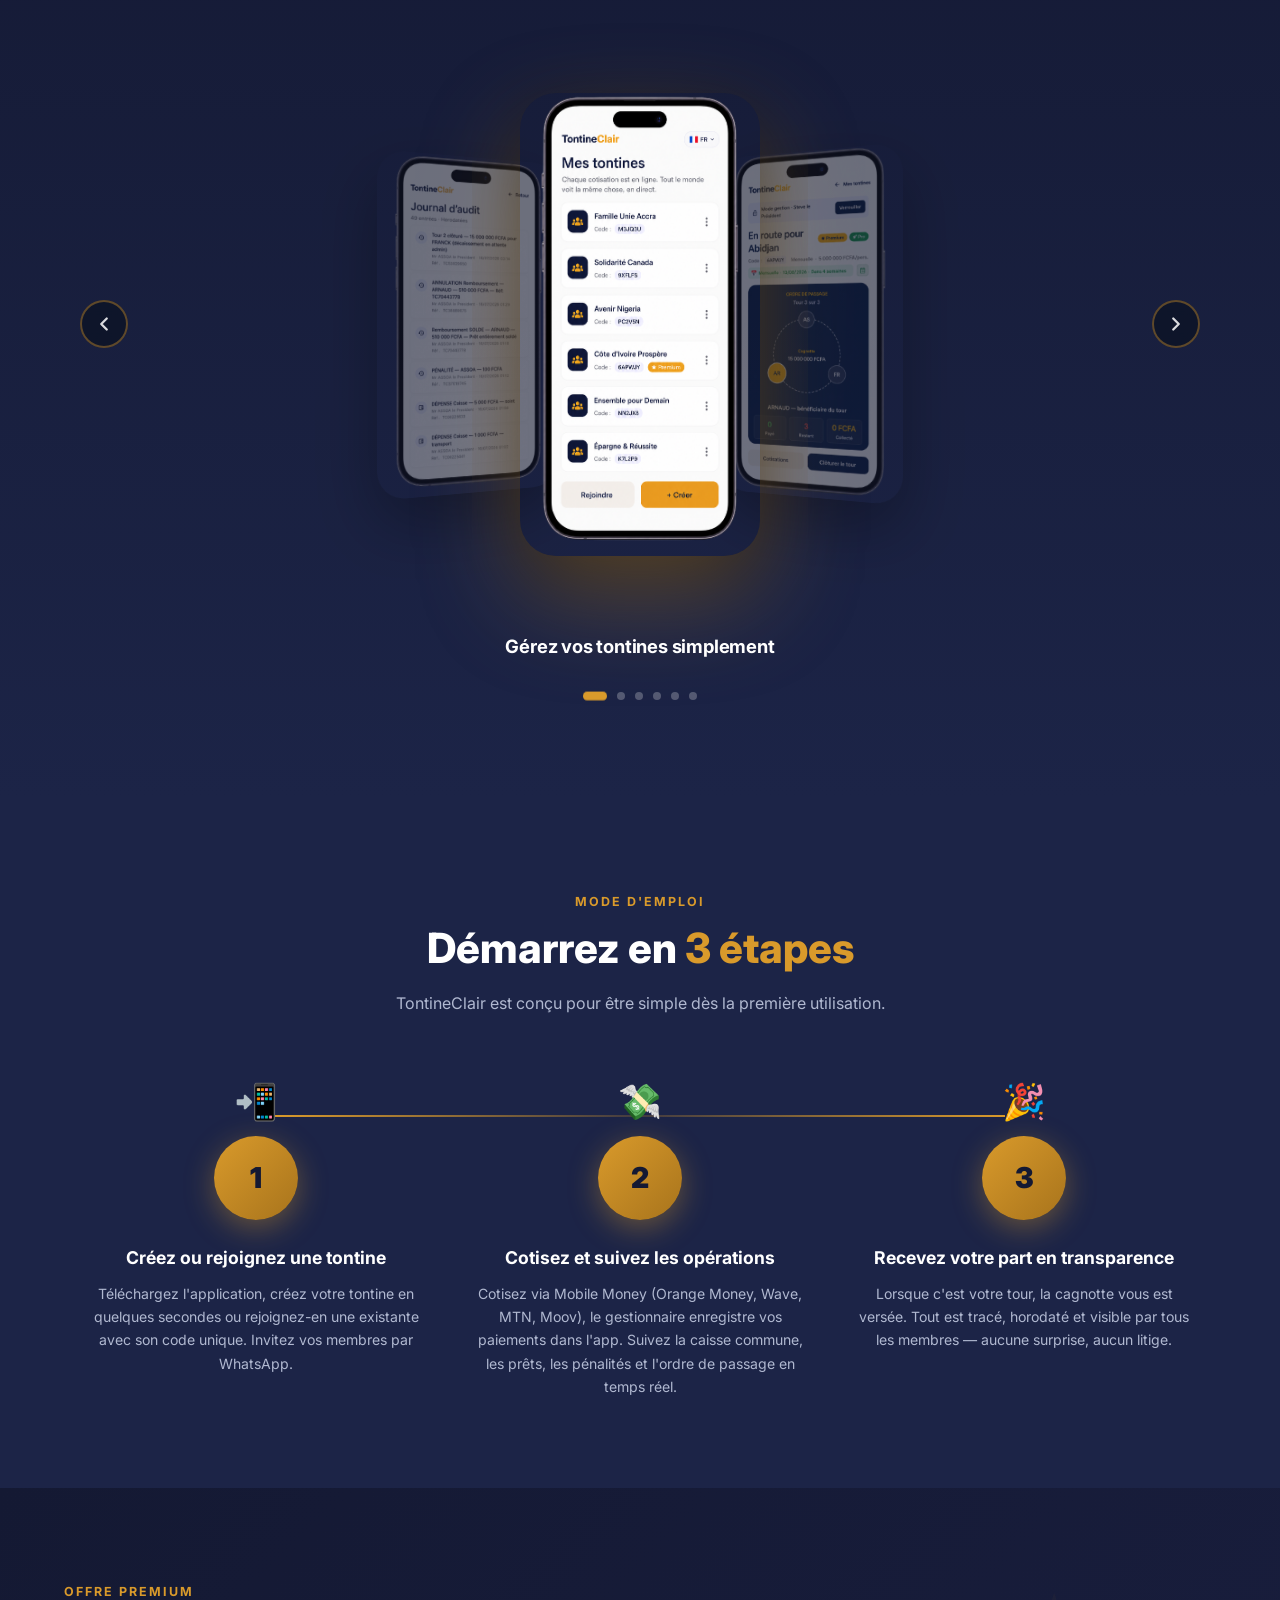
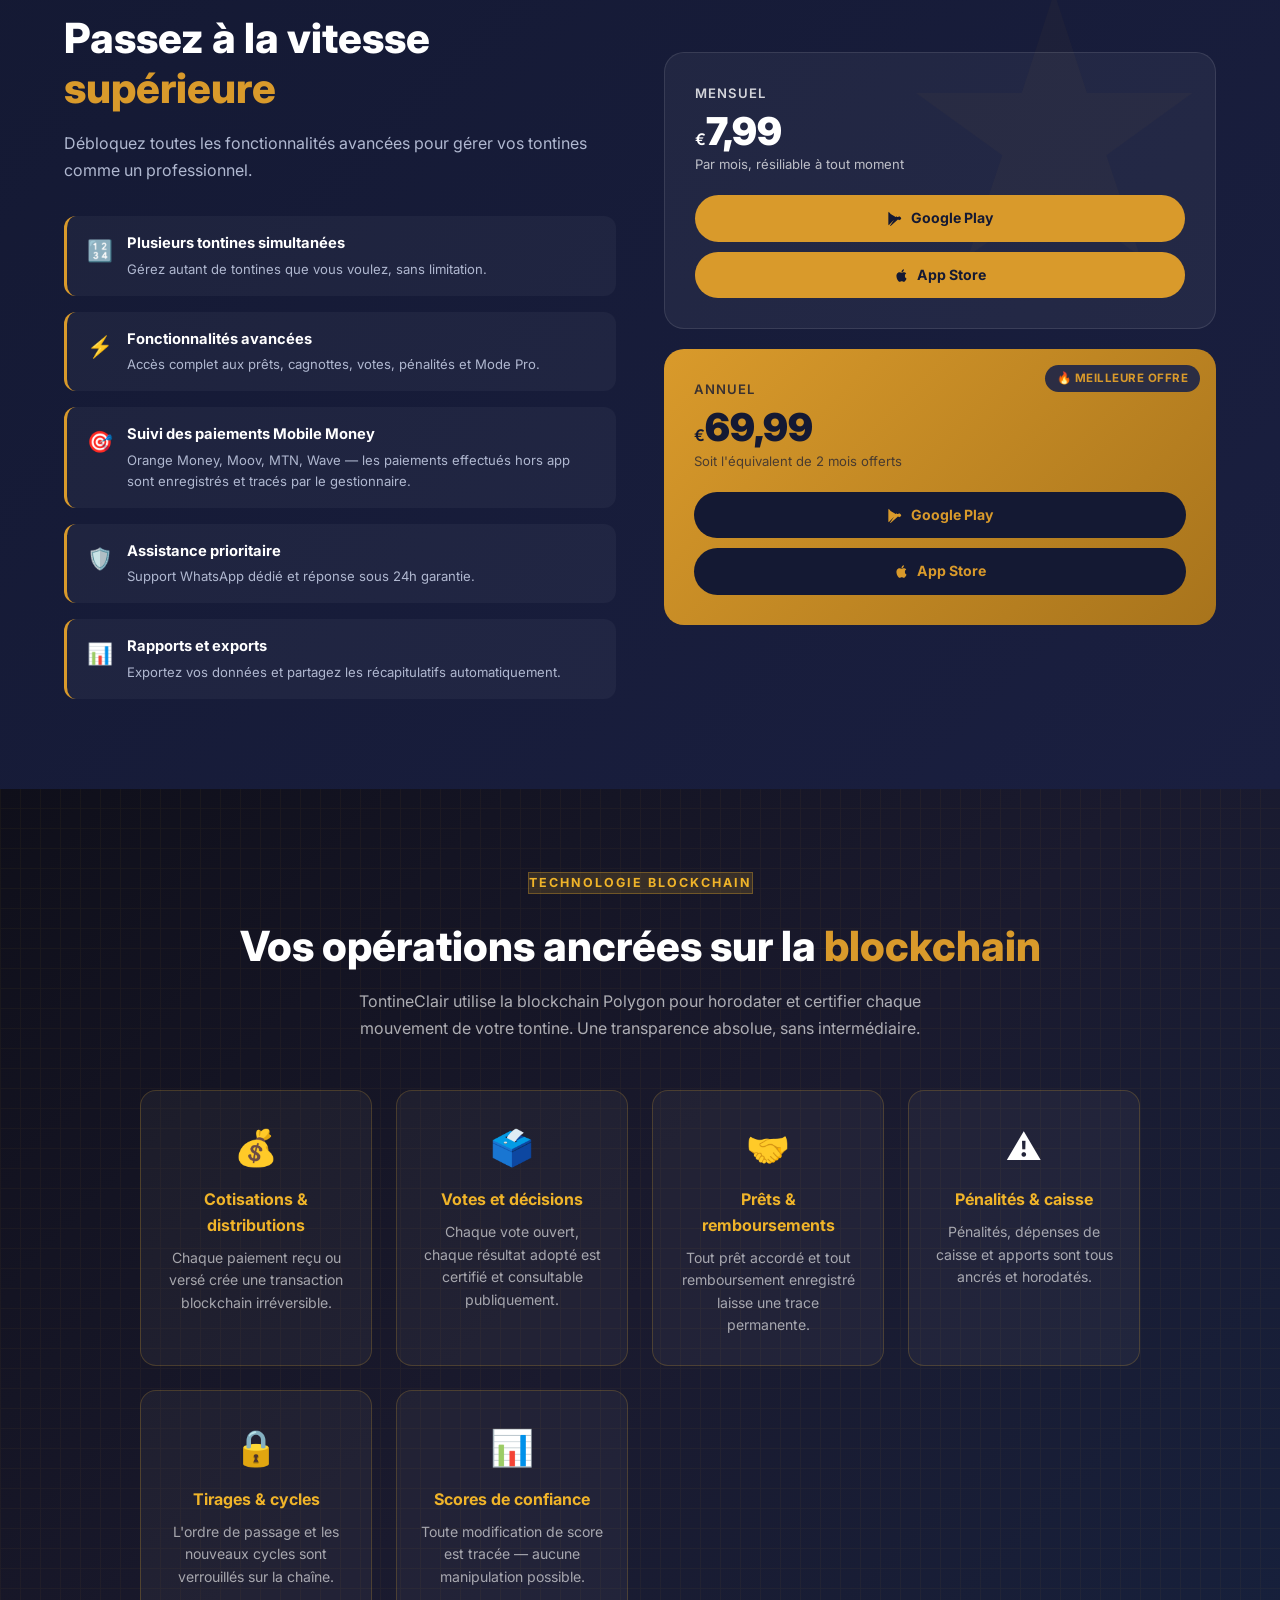
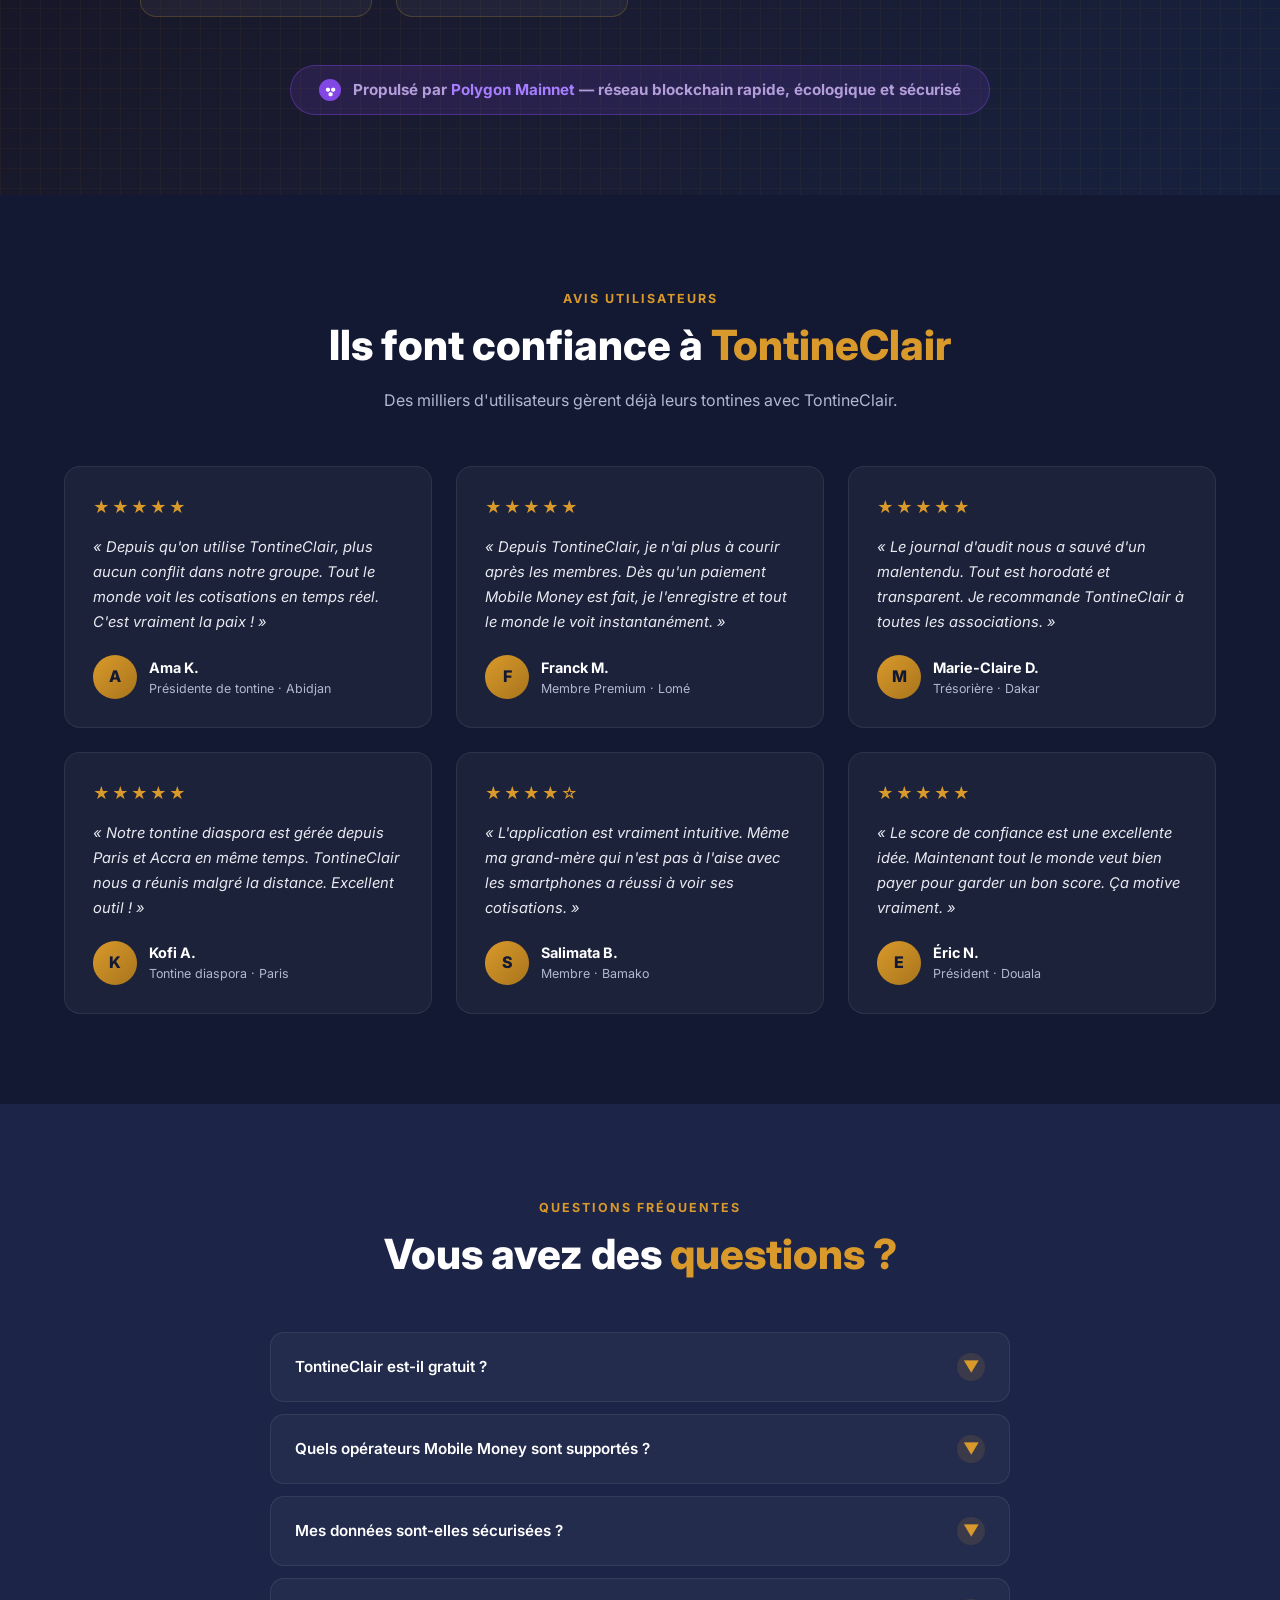
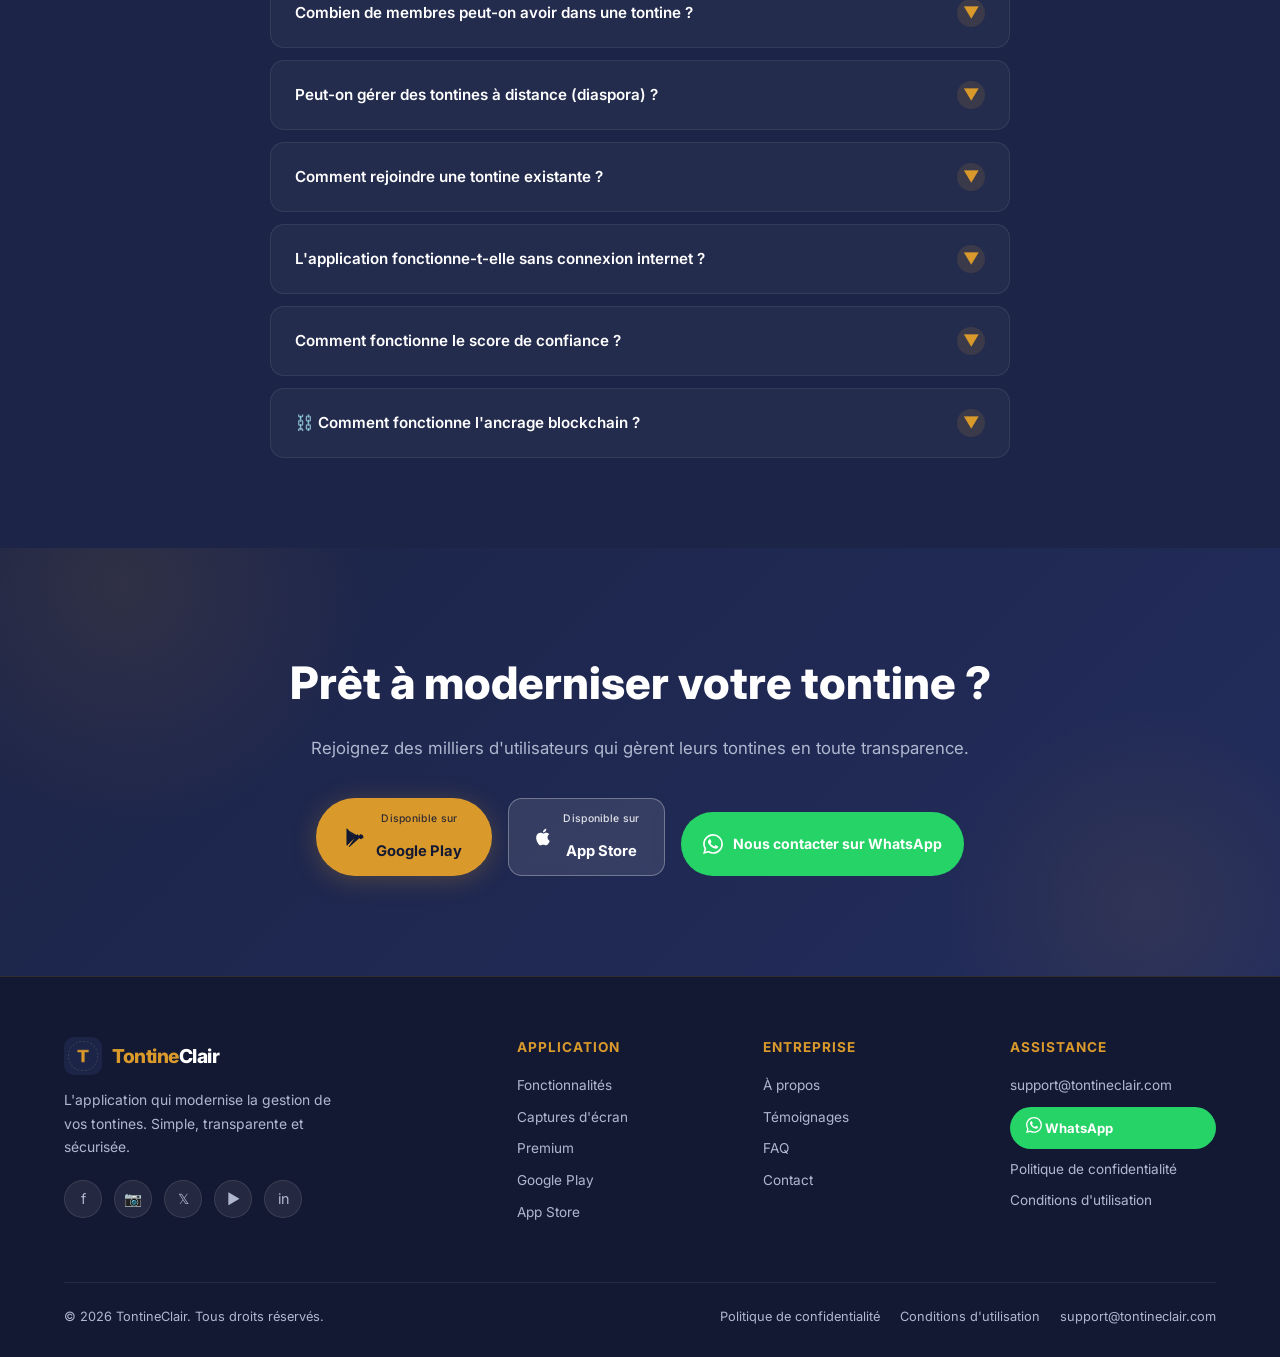
==== commit 7766ef00: "feat(site): bouton retour en haut — flottant or, apparaît après 400px de scroll" ====
--- a/index.html
+++ b/index.html
@@ -759,6 +759,13 @@
   </div>
 </footer>
 
+<!-- ── Bouton retour en haut ── -->
+<button id="back-to-top" onclick="window.scrollTo({top:0,behavior:'smooth'})" aria-label="Retour en haut">
+  <svg width="22" height="22" viewBox="0 0 24 24" fill="none" stroke="currentColor" stroke-width="2.5" stroke-linecap="round" stroke-linejoin="round">
+    <polyline points="18 15 12 9 6 15"/>
+  </svg>
+</button>
+
 <script src="script.js"></script>
 </body>
 </html>
--- a/style.css
+++ b/style.css
@@ -1061,3 +1061,47 @@
   .video-demo-wrapper { border-radius: 14px; }
   .demo-video { border-radius: 12px; }
 }
+
+/* ── Bouton retour en haut ── */
+#back-to-top {
+  position: fixed;
+  bottom: 32px;
+  right: 32px;
+  z-index: 999;
+  width: 48px;
+  height: 48px;
+  border-radius: 50%;
+  background: #d99a2b;
+  color: #fff;
+  border: none;
+  cursor: pointer;
+  display: flex;
+  align-items: center;
+  justify-content: center;
+  box-shadow: 0 4px 20px rgba(217, 154, 43, 0.5);
+  opacity: 0;
+  transform: translateY(16px);
+  transition: opacity 0.3s ease, transform 0.3s ease, background 0.2s;
+  pointer-events: none;
+}
+
+#back-to-top.visible {
+  opacity: 1;
+  transform: translateY(0);
+  pointer-events: auto;
+}
+
+#back-to-top:hover {
+  background: #c4872a;
+  transform: translateY(-2px);
+  box-shadow: 0 6px 24px rgba(217, 154, 43, 0.65);
+}
+
+@media (max-width: 600px) {
+  #back-to-top {
+    bottom: 20px;
+    right: 20px;
+    width: 42px;
+    height: 42px;
+  }
+}
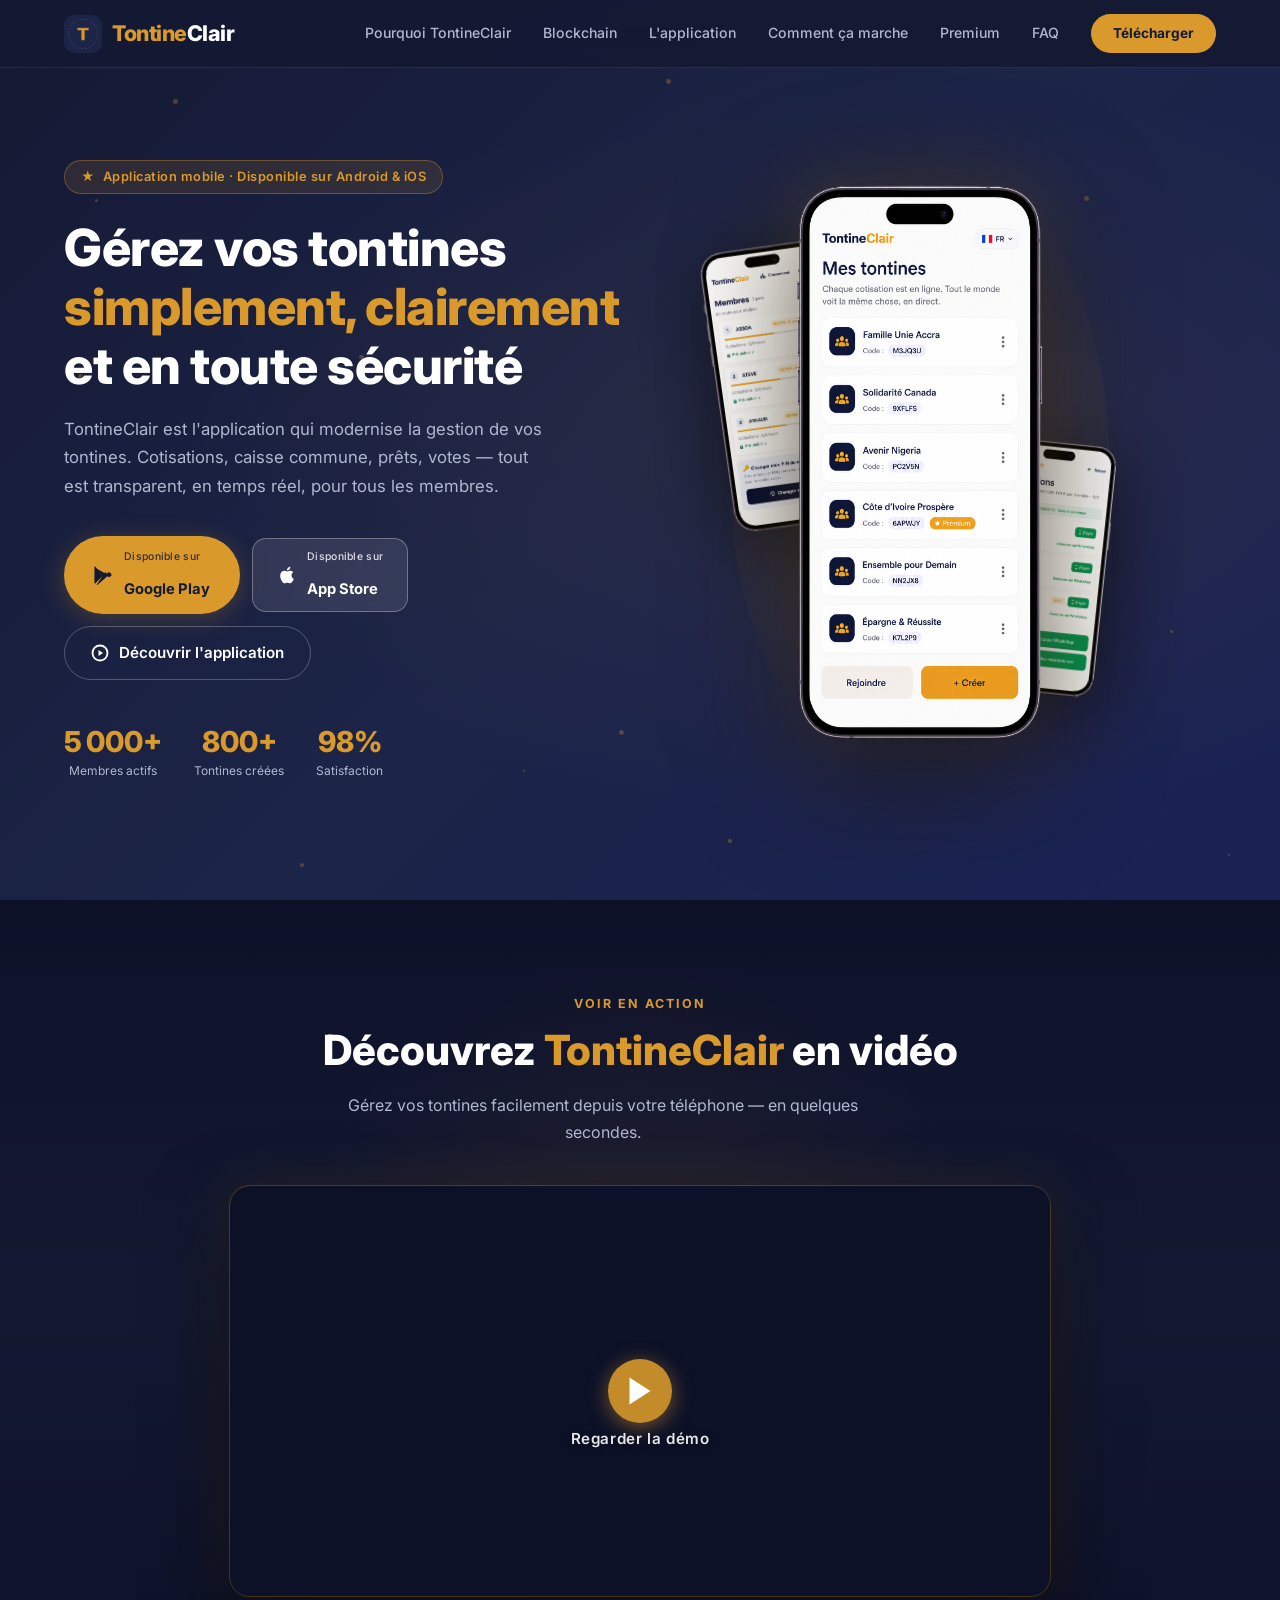
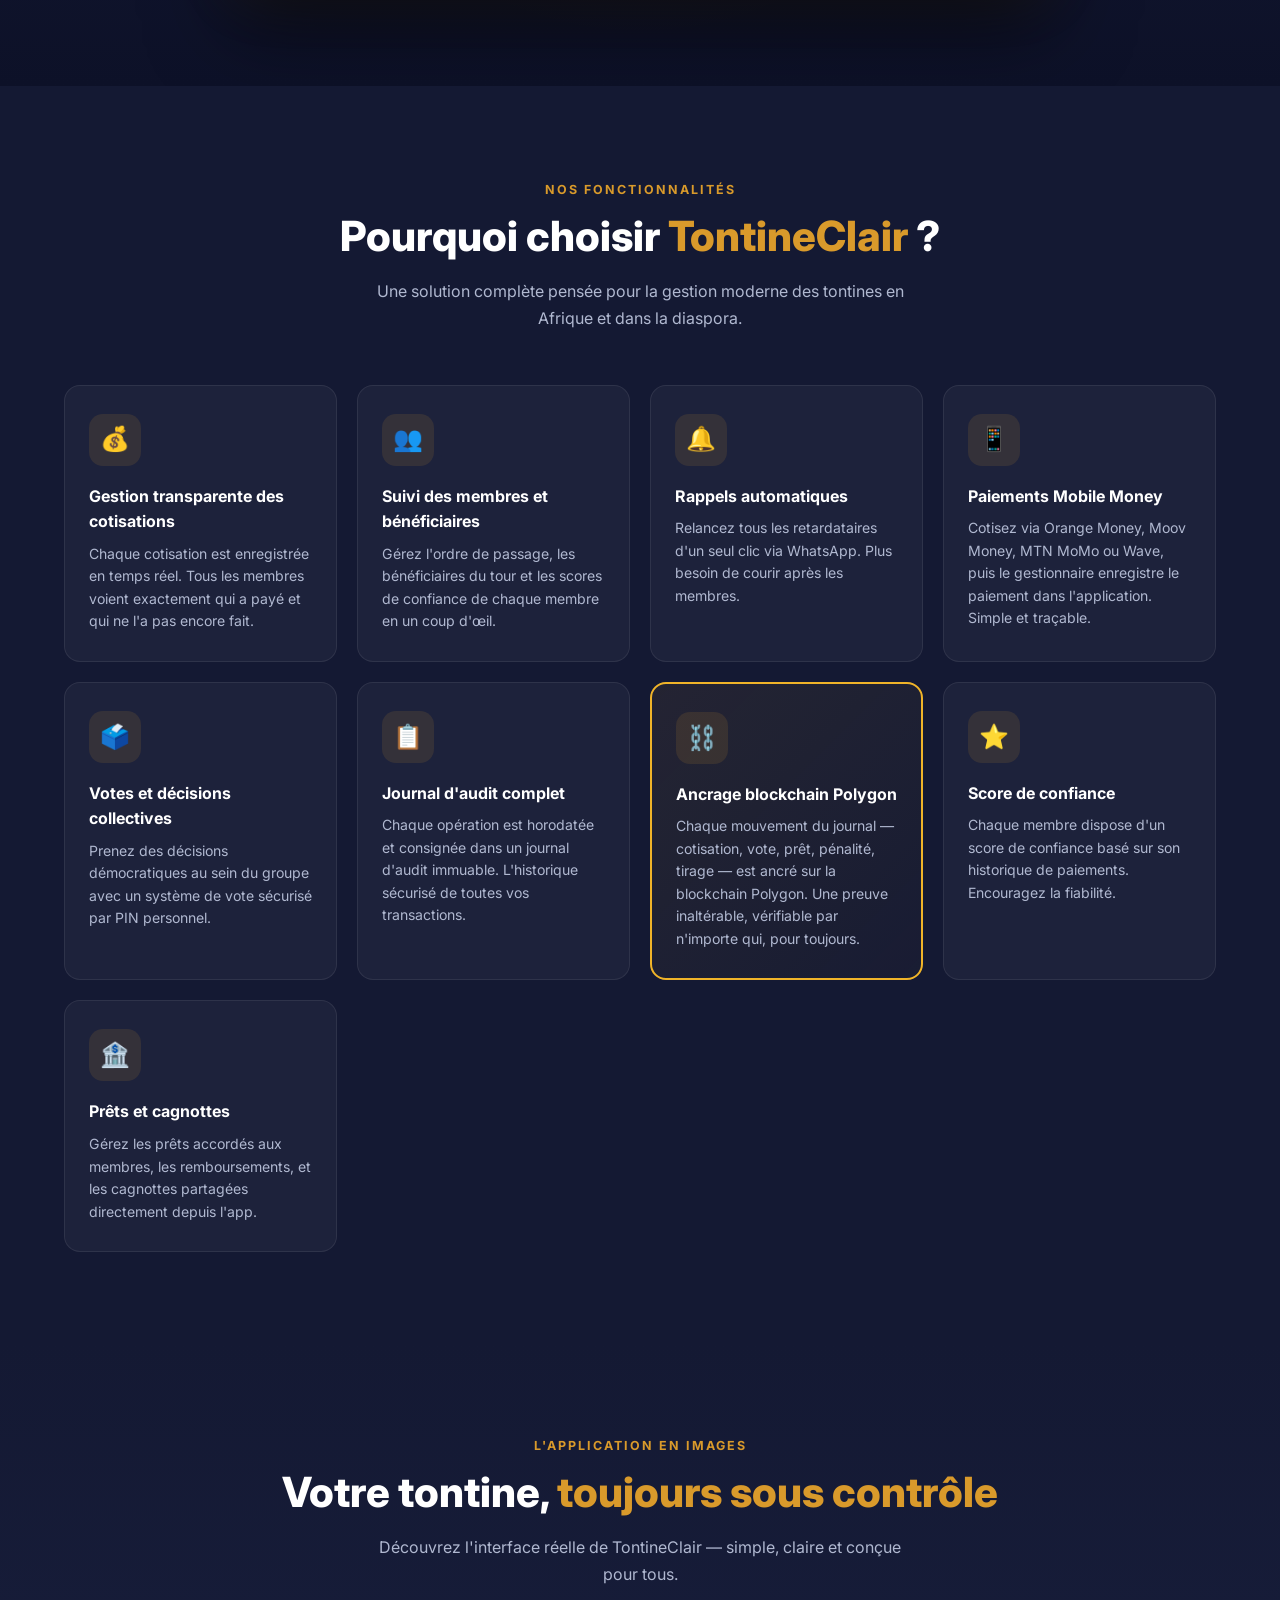
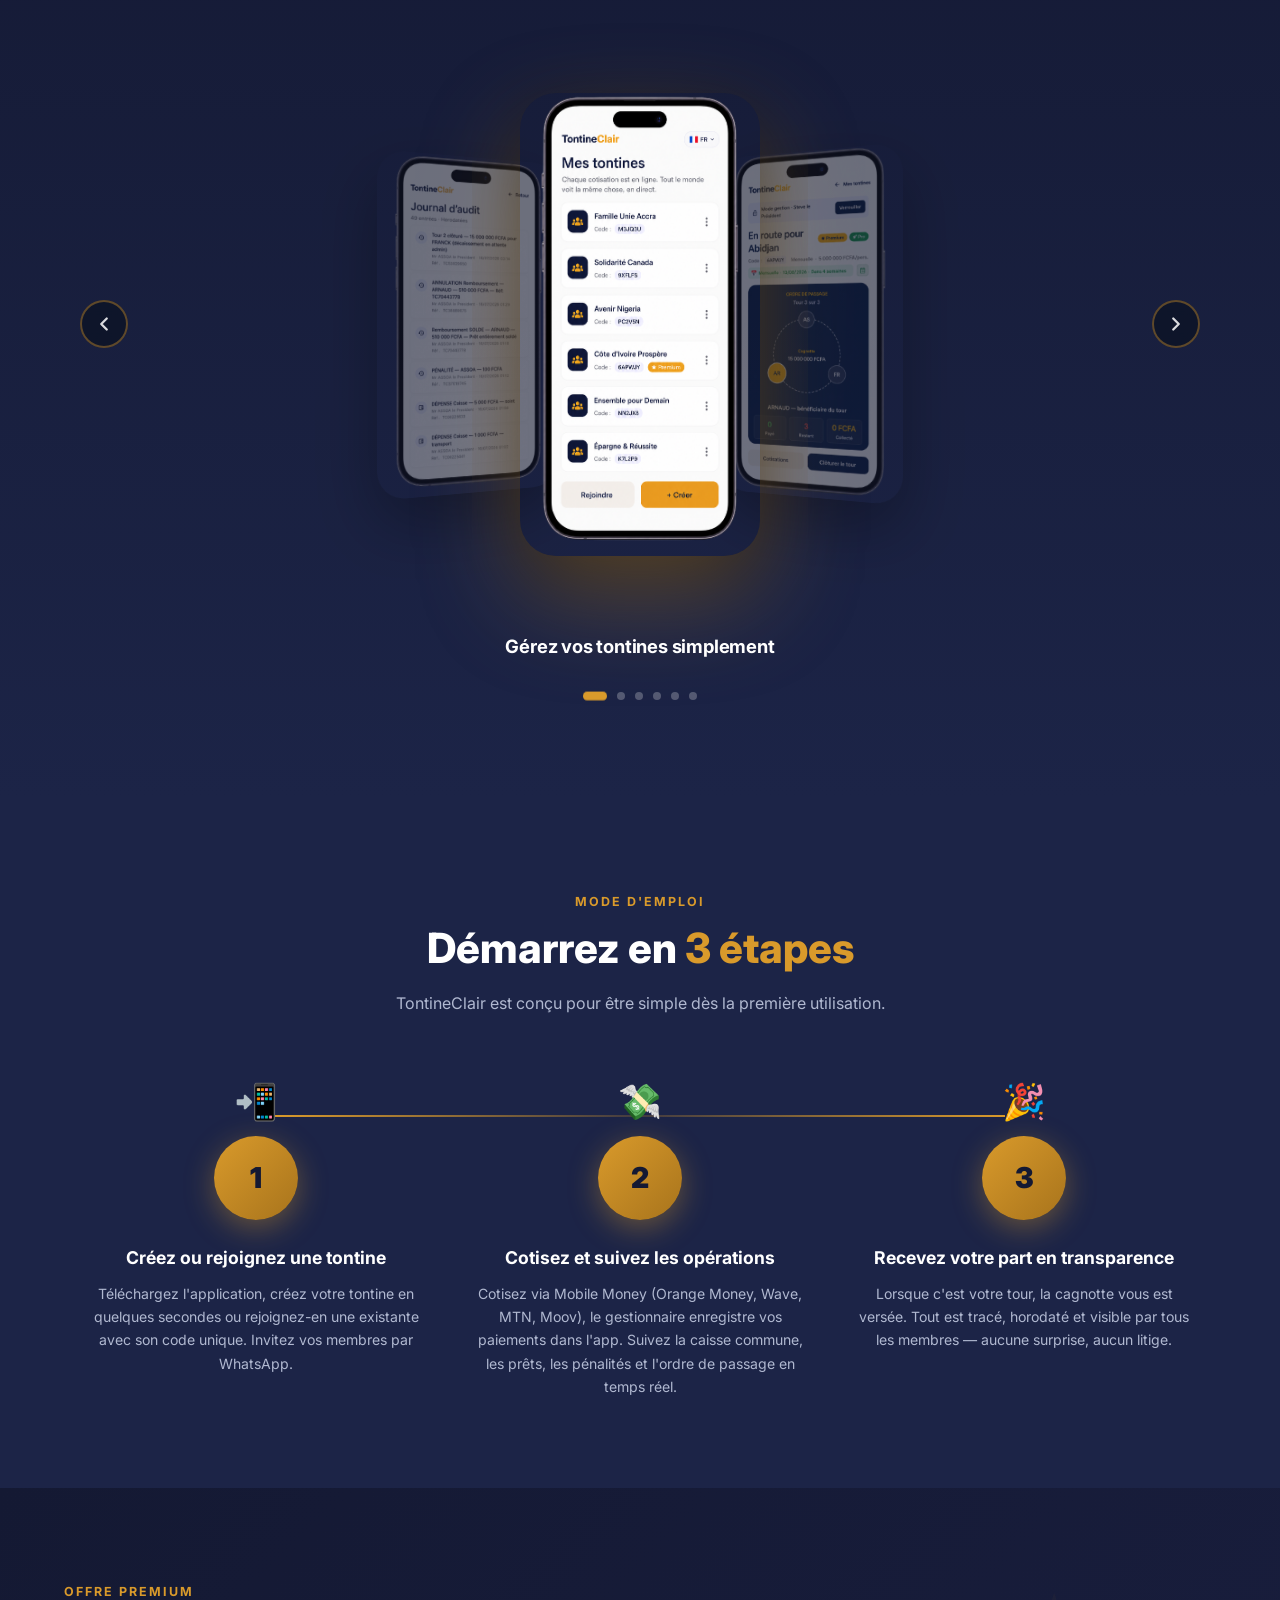
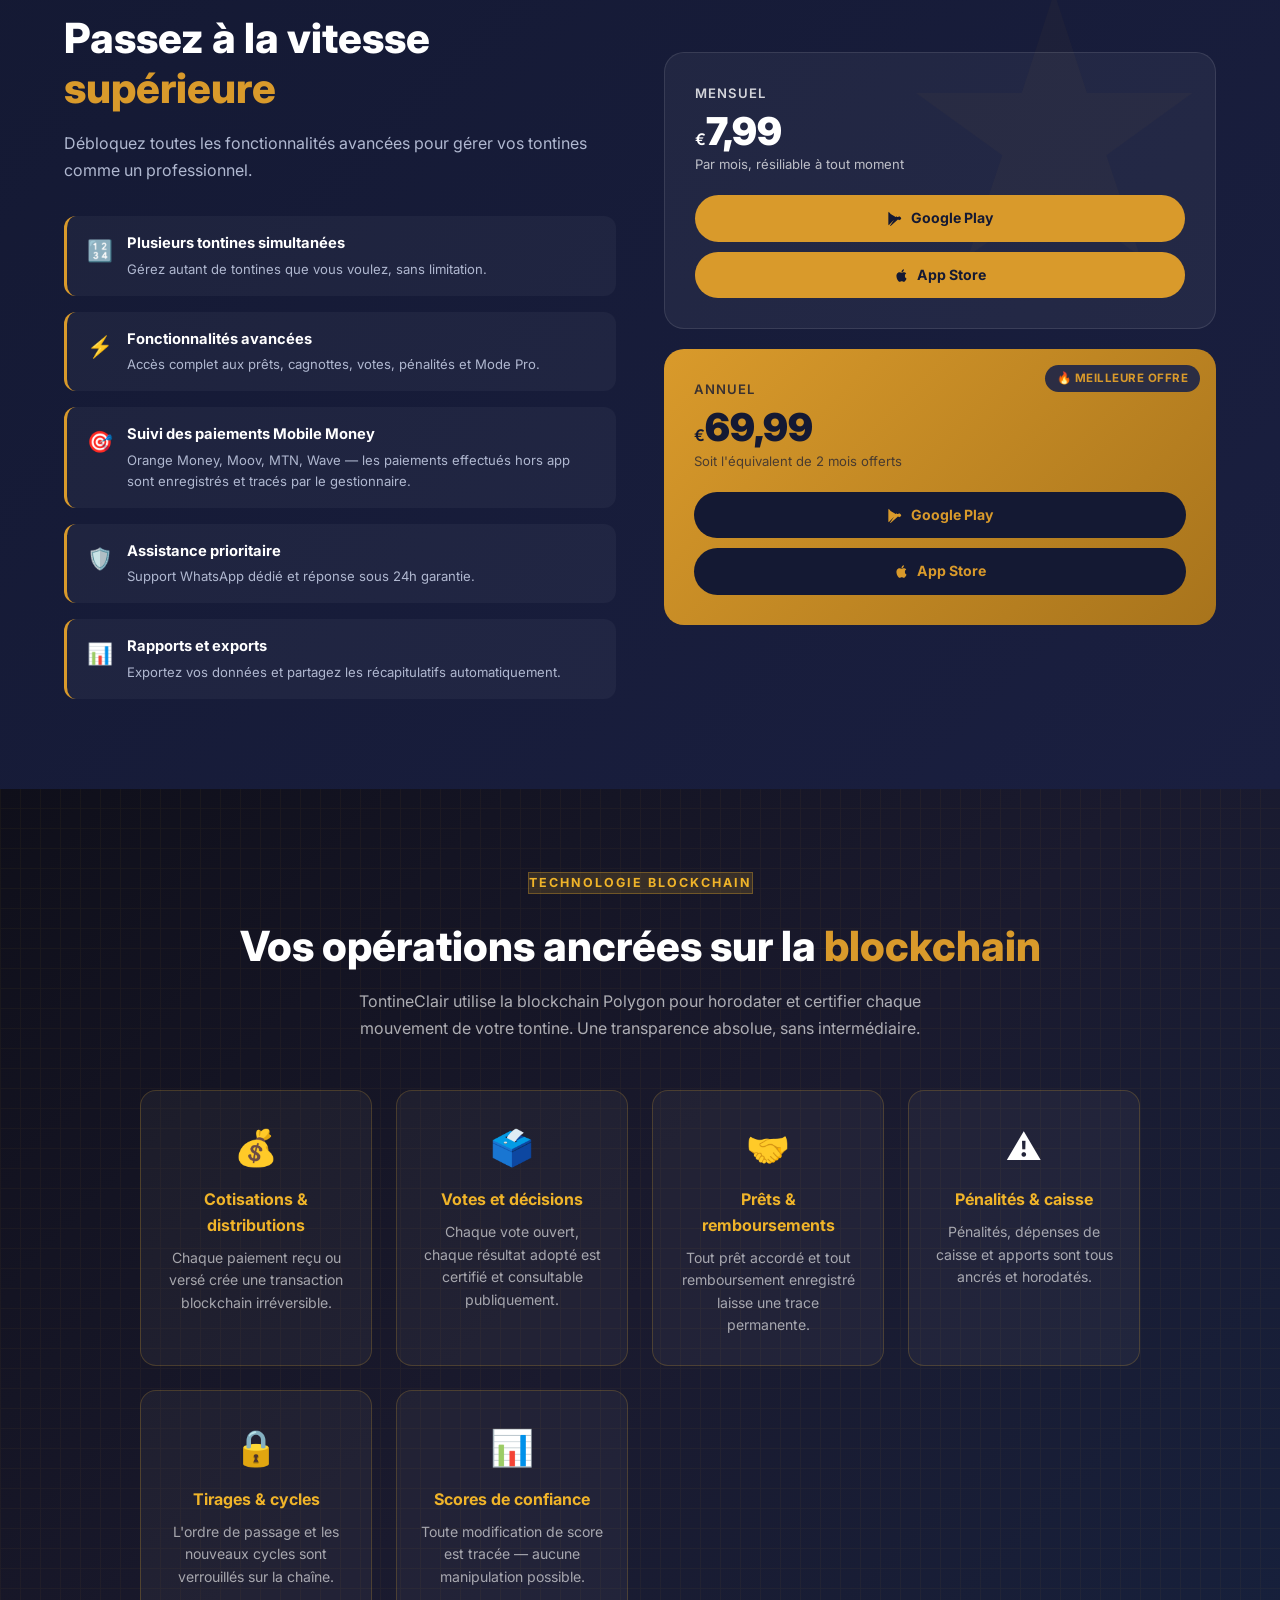
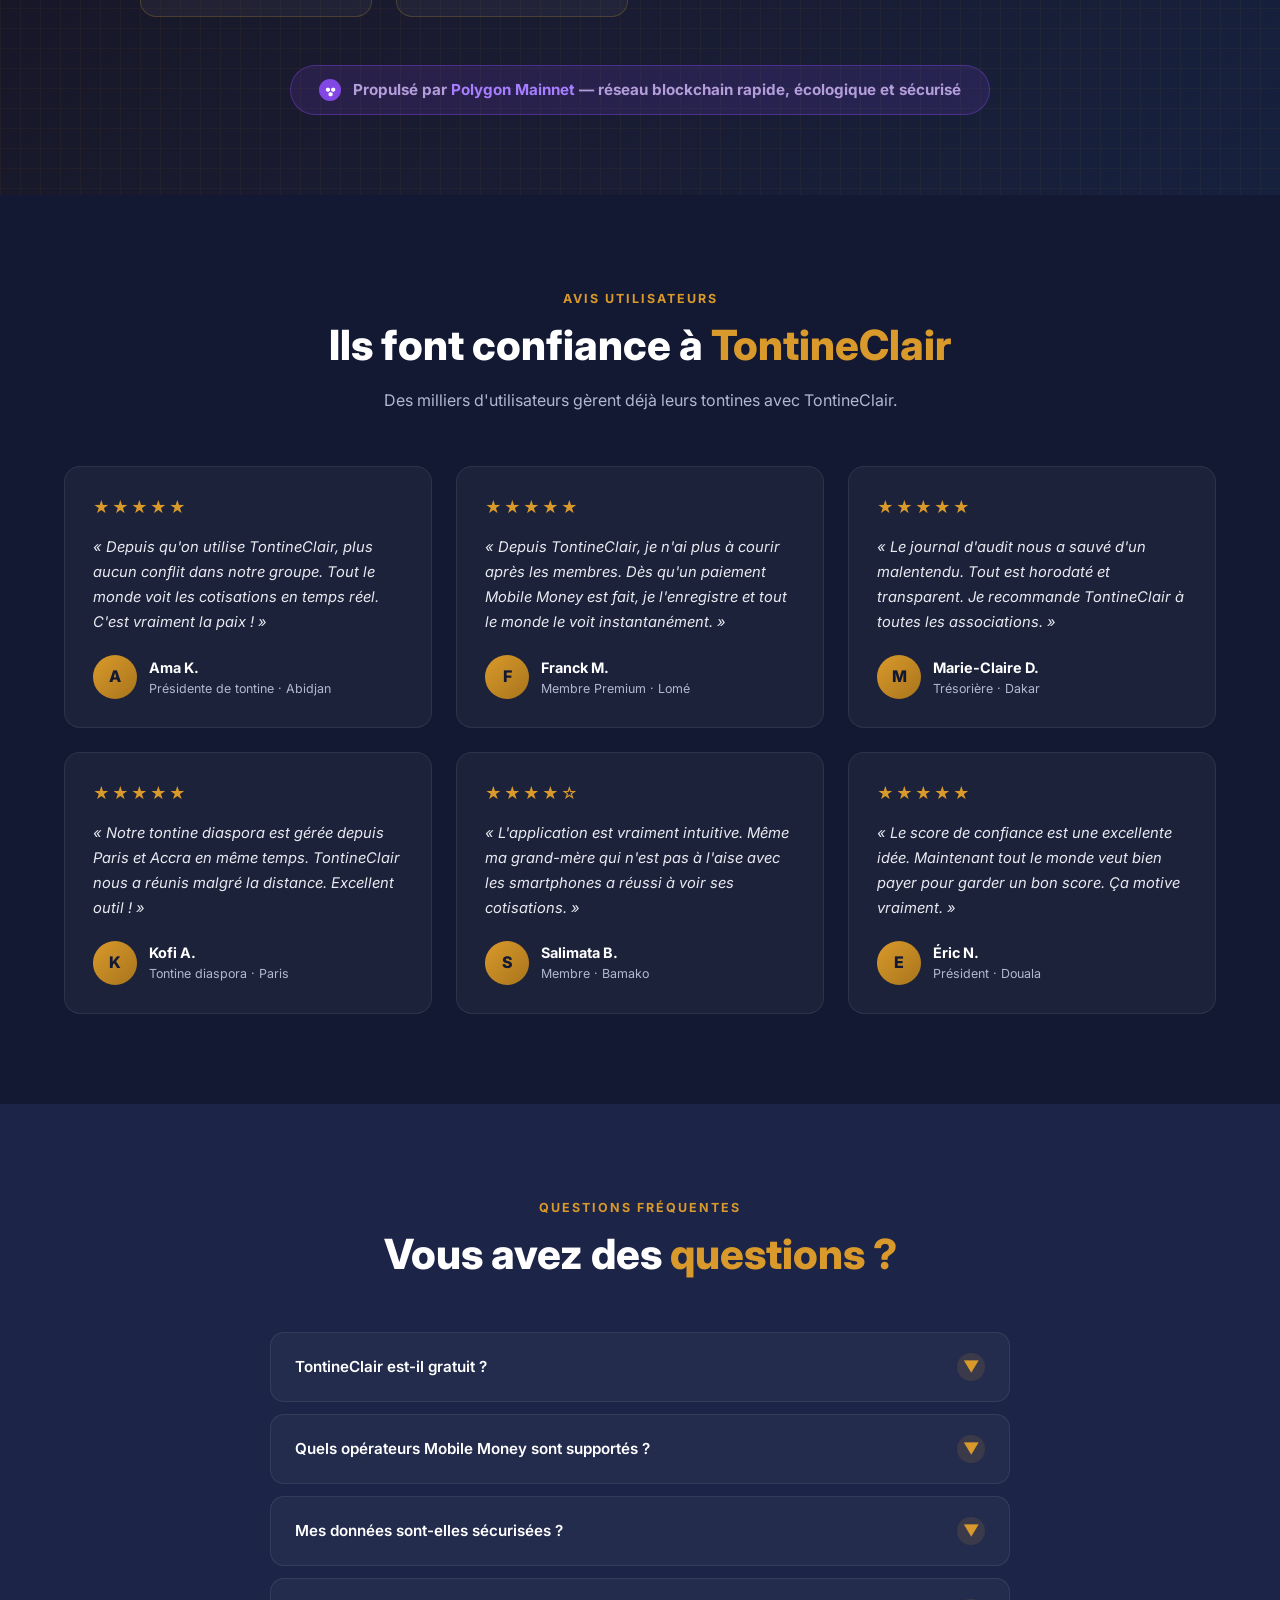
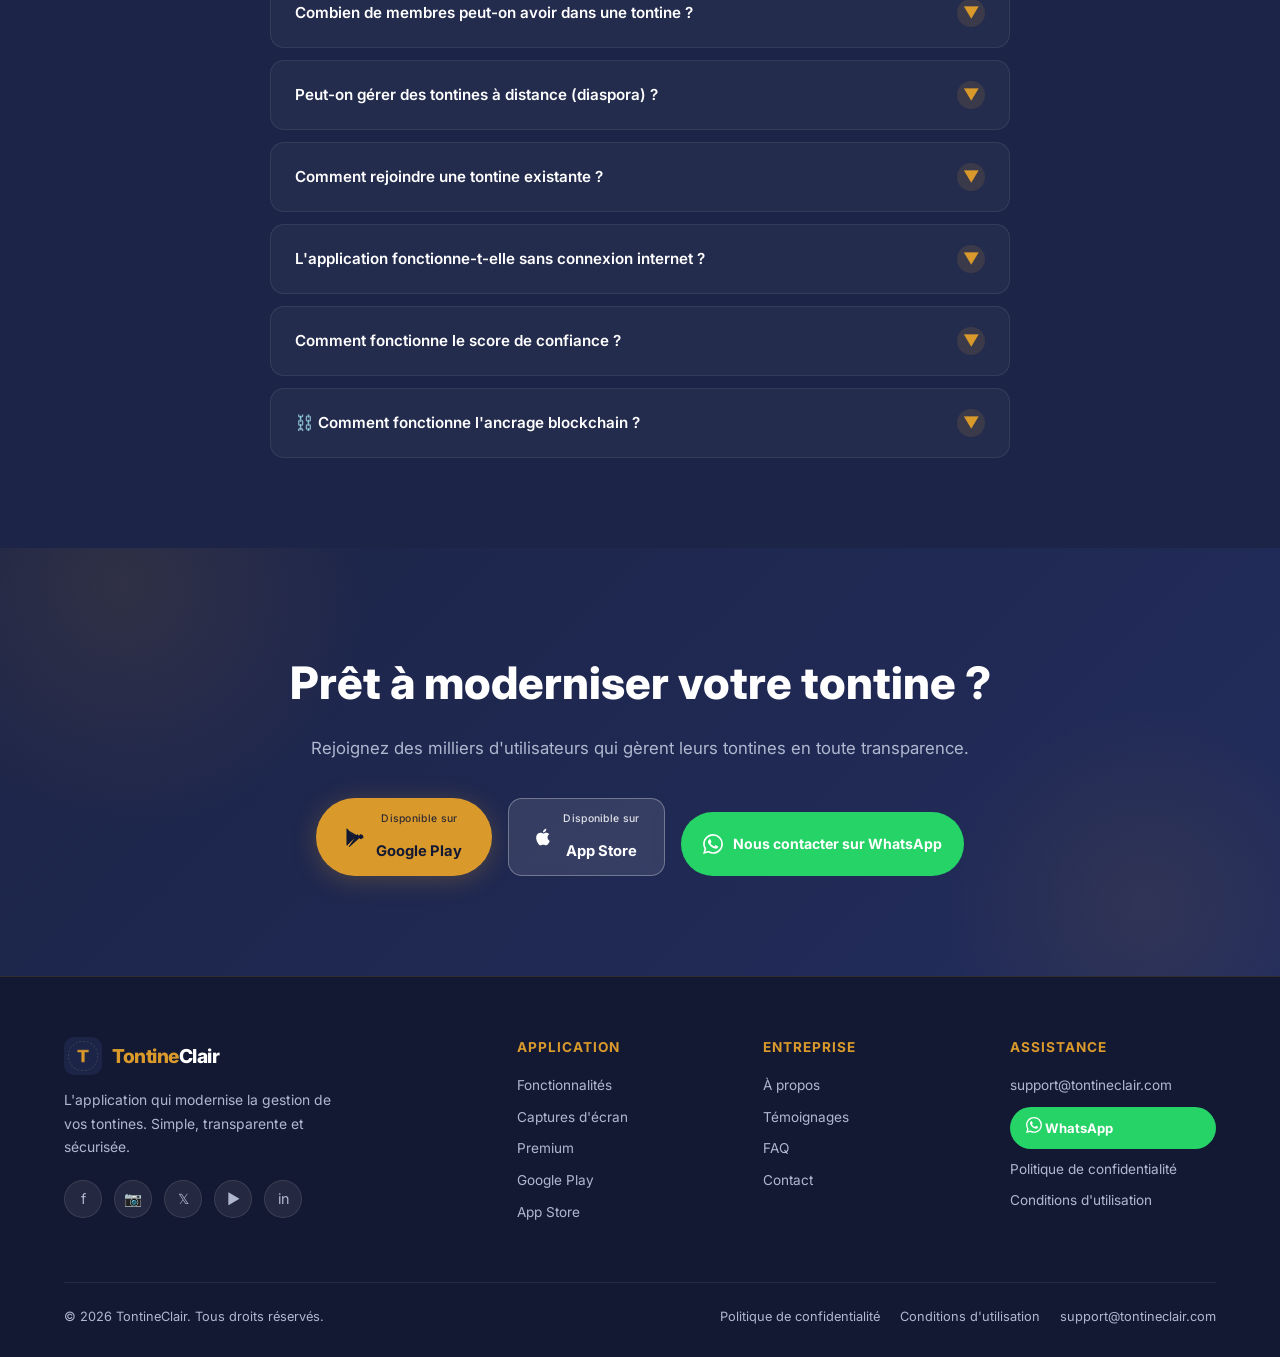
==== commit e662308d: "fix(site): corriger les cinq liens Google Play TontineClair" ====
--- a/index.html
+++ b/index.html
@@ -88,7 +88,7 @@
     </p>
 
     <div class="hero-btns">
-      <a href="https://play.google.com/store/apps/details?id=com.tontineclair.app" class="btn-store btn-primary" target="_blank" rel="noopener">
+      <a href="https://play.google.com/store/apps/details?id=com.tontineclair.tontine" class="btn-store btn-primary" target="_blank" rel="noopener">
         <svg viewBox="0 0 24 24" fill="currentColor" width="20" height="20"><path d="M3.18 23.76c.3.17.64.24.98.2l13.09-11.76L13.53 8.5 3.18 23.76zM20.5 10.1l-2.84-1.63-3.53 3.17 3.53 3.16 2.87-1.65c.82-.47.82-1.58-.03-2.05zM1.04 1.43C.72 1.8.54 2.32.54 2.96v18.08c0 .64.19 1.16.51 1.53l.08.07L10.9 12.74v-.24L1.12 1.36l-.08.07zM13.53 15.5l3.63-3.26-12.98-7.47 9.35 10.73z"/></svg>
         <span><small>Disponible sur</small><br>Google Play</span>
       </a>
@@ -407,7 +407,7 @@
         <div class="price-amount"><span>€</span>7,99</div>
         <div class="price-desc">Par mois, résiliable à tout moment</div>
         <div class="price-store-btns">
-          <a href="https://play.google.com/store/apps/details?id=com.tontineclair.app" class="price-cta" target="_blank" rel="noopener">
+          <a href="https://play.google.com/store/apps/details?id=com.tontineclair.tontine" class="price-cta" target="_blank" rel="noopener">
             <svg width="15" height="15" viewBox="0 0 24 24" fill="currentColor"><path d="M3.18 23.76c.3.17.64.24.98.2l13.09-11.76L13.53 8.5 3.18 23.76zM20.5 10.1l-2.84-1.63-3.53 3.17 3.53 3.16 2.87-1.65c.82-.47.82-1.58-.03-2.05zM1.04 1.43C.72 1.8.54 2.32.54 2.96v18.08c0 .64.19 1.16.51 1.53l.08.07L10.9 12.74v-.24L1.12 1.36l-.08.07zM13.53 15.5l3.63-3.26-12.98-7.47 9.35 10.73z"/></svg>
             Google Play
           </a>
@@ -424,7 +424,7 @@
         <div class="price-amount"><span>€</span>69,99</div>
         <div class="price-desc">Soit l'équivalent de 2 mois offerts</div>
         <div class="price-store-btns">
-          <a href="https://play.google.com/store/apps/details?id=com.tontineclair.app" class="price-cta" target="_blank" rel="noopener">
+          <a href="https://play.google.com/store/apps/details?id=com.tontineclair.tontine" class="price-cta" target="_blank" rel="noopener">
             <svg width="15" height="15" viewBox="0 0 24 24" fill="currentColor"><path d="M3.18 23.76c.3.17.64.24.98.2l13.09-11.76L13.53 8.5 3.18 23.76zM20.5 10.1l-2.84-1.63-3.53 3.17 3.53 3.16 2.87-1.65c.82-.47.82-1.58-.03-2.05zM1.04 1.43C.72 1.8.54 2.32.54 2.96v18.08c0 .64.19 1.16.51 1.53l.08.07L10.9 12.74v-.24L1.12 1.36l-.08.07zM13.53 15.5l3.63-3.26-12.98-7.47 9.35 10.73z"/></svg>
             Google Play
           </a>
@@ -683,7 +683,7 @@
   <h2 class="fade-up">Prêt à moderniser votre tontine ?</h2>
   <p class="fade-up">Rejoignez des milliers d'utilisateurs qui gèrent leurs tontines en toute transparence.</p>
   <div class="cta-btns fade-up">
-    <a href="https://play.google.com/store/apps/details?id=com.tontineclair.app" class="btn-store btn-primary" target="_blank" rel="noopener">
+    <a href="https://play.google.com/store/apps/details?id=com.tontineclair.tontine" class="btn-store btn-primary" target="_blank" rel="noopener">
       <svg width="20" height="20" viewBox="0 0 24 24" fill="currentColor"><path d="M3.18 23.76c.3.17.64.24.98.2l13.09-11.76L13.53 8.5 3.18 23.76zM20.5 10.1l-2.84-1.63-3.53 3.17 3.53 3.16 2.87-1.65c.82-.47.82-1.58-.03-2.05zM1.04 1.43C.72 1.8.54 2.32.54 2.96v18.08c0 .64.19 1.16.51 1.53l.08.07L10.9 12.74v-.24L1.12 1.36l-.08.07zM13.53 15.5l3.63-3.26-12.98-7.47 9.35 10.73z"/></svg>
       <span><small>Disponible sur</small><br>Google Play</span>
     </a>
@@ -724,7 +724,7 @@
       <a href="#pourquoi">Fonctionnalités</a>
       <a href="#screenshots">Captures d'écran</a>
       <a href="#premium">Premium</a>
-      <a href="https://play.google.com/store/apps/details?id=com.tontineclair.app" target="_blank" rel="noopener">Google Play</a>
+      <a href="https://play.google.com/store/apps/details?id=com.tontineclair.tontine" target="_blank" rel="noopener">Google Play</a>
       <a href="https://apps.apple.com/app/tontineclair/id000000000" target="_blank" rel="noopener">App Store</a>
     </div>
 
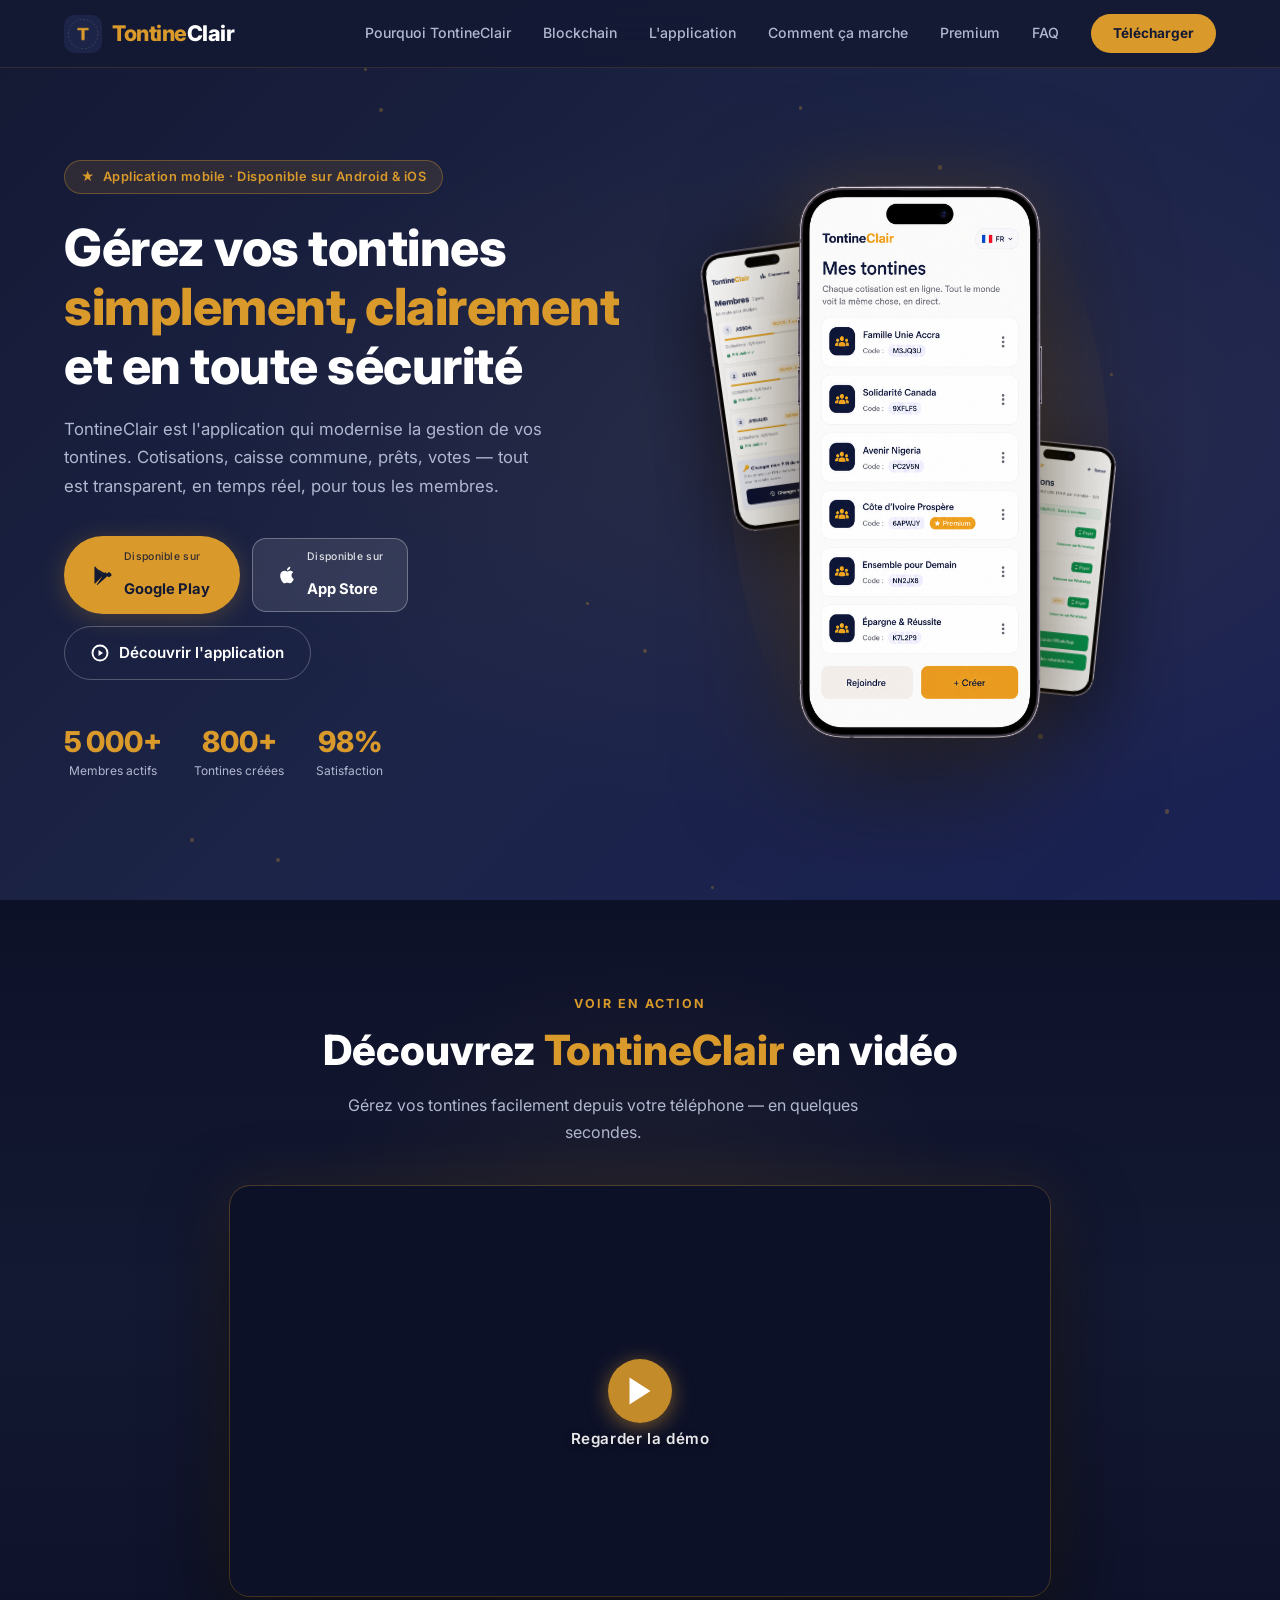
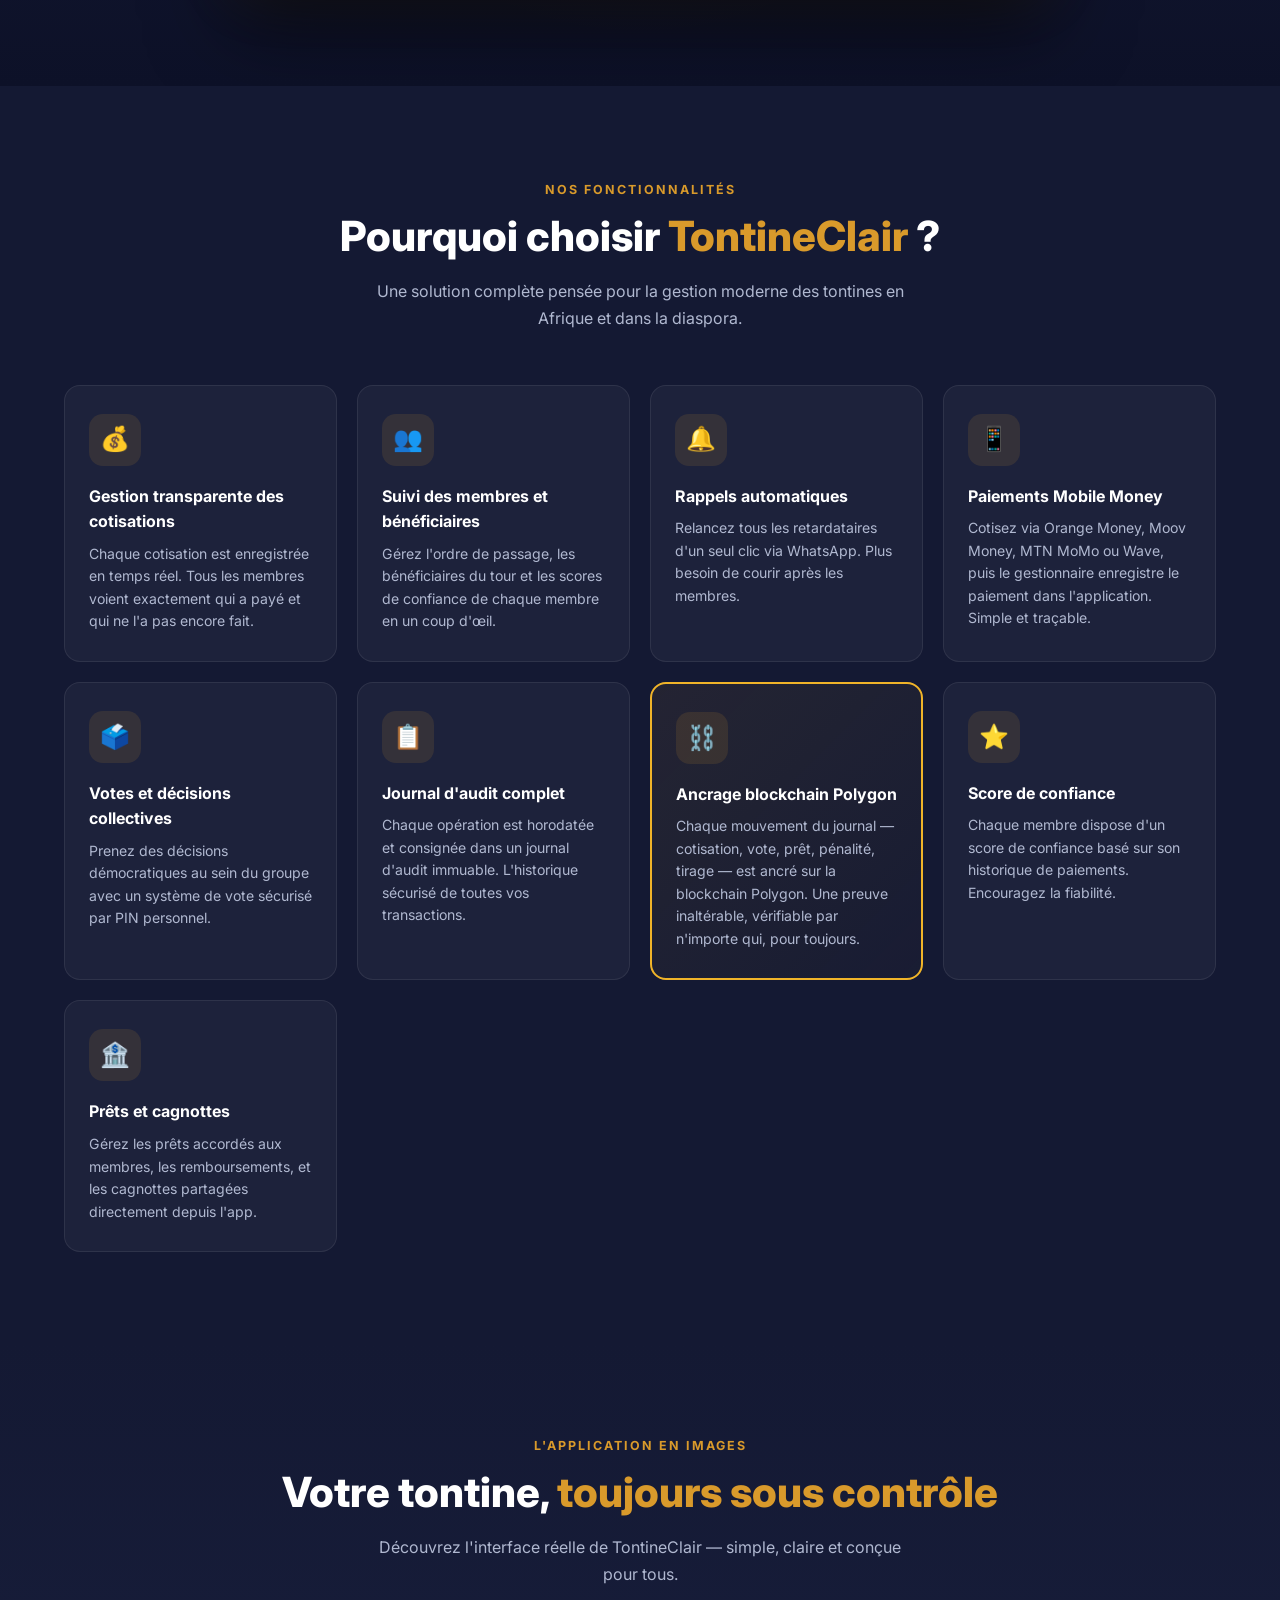
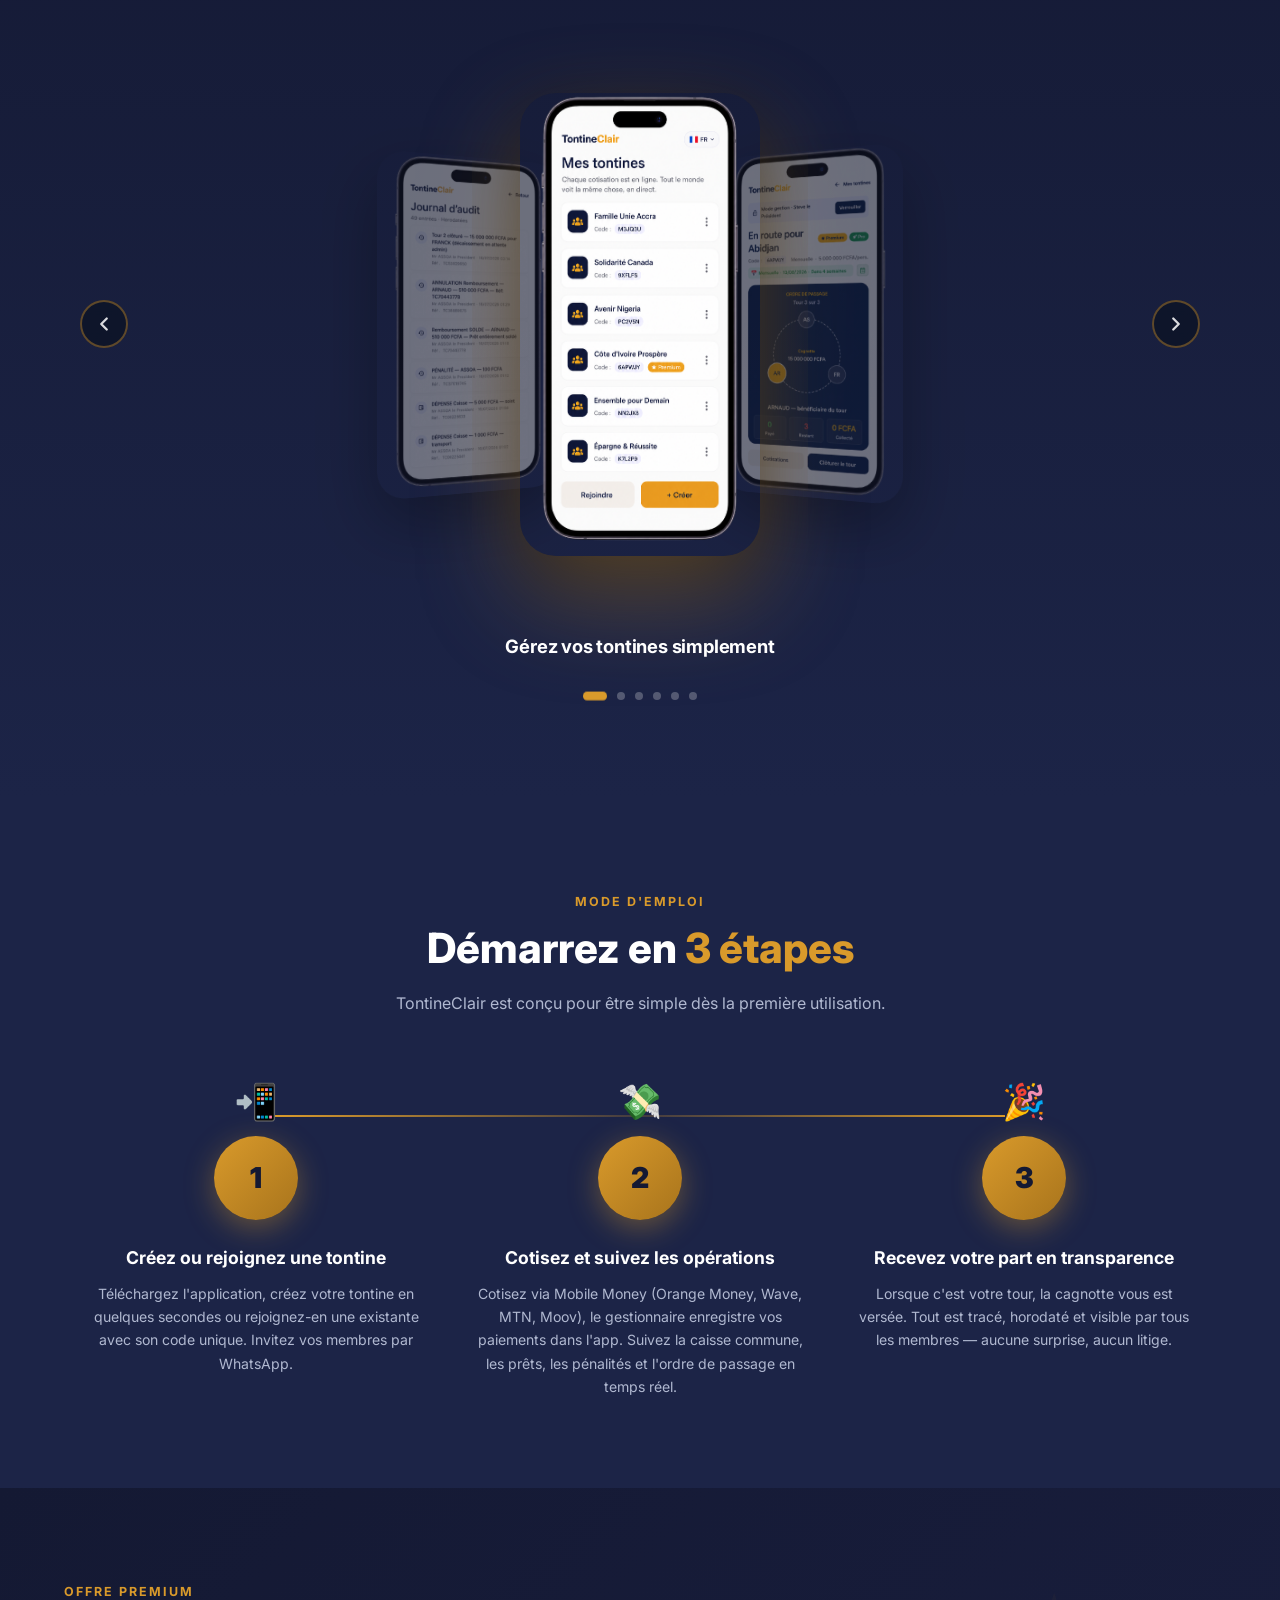
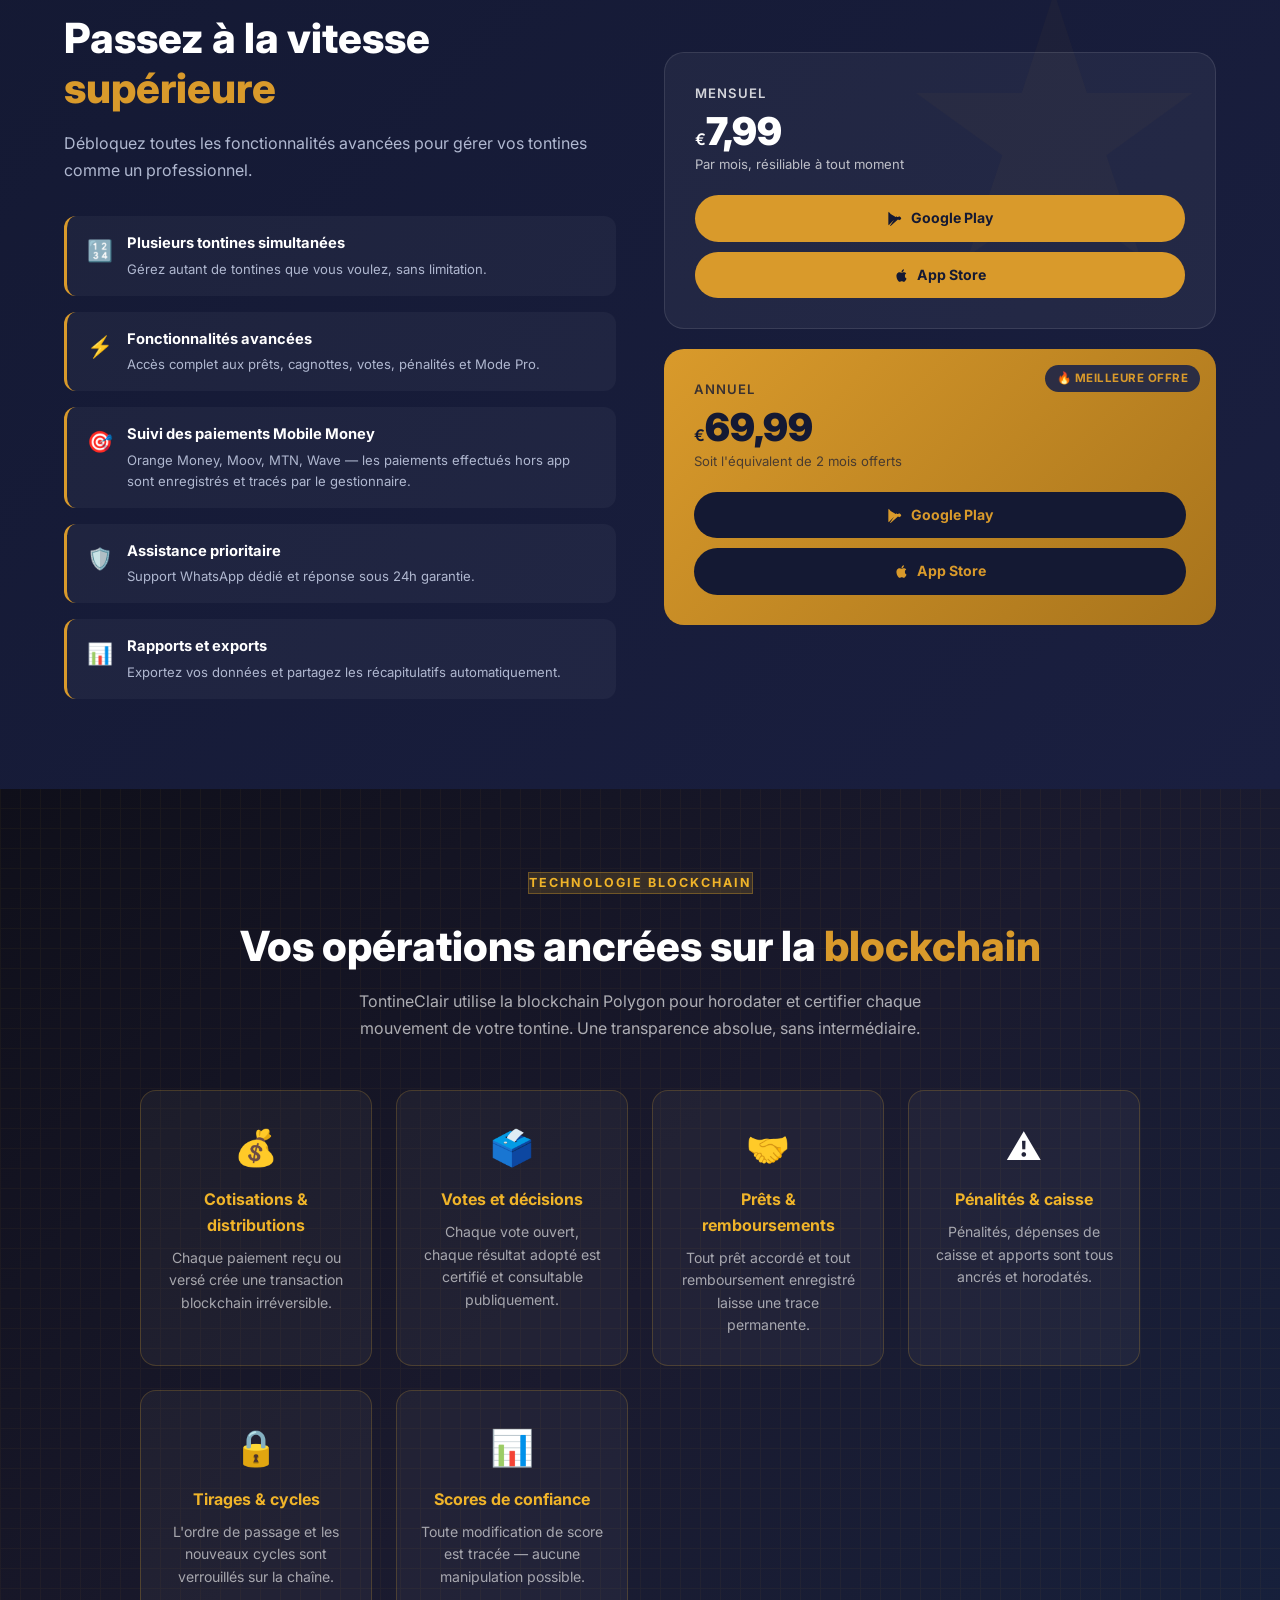
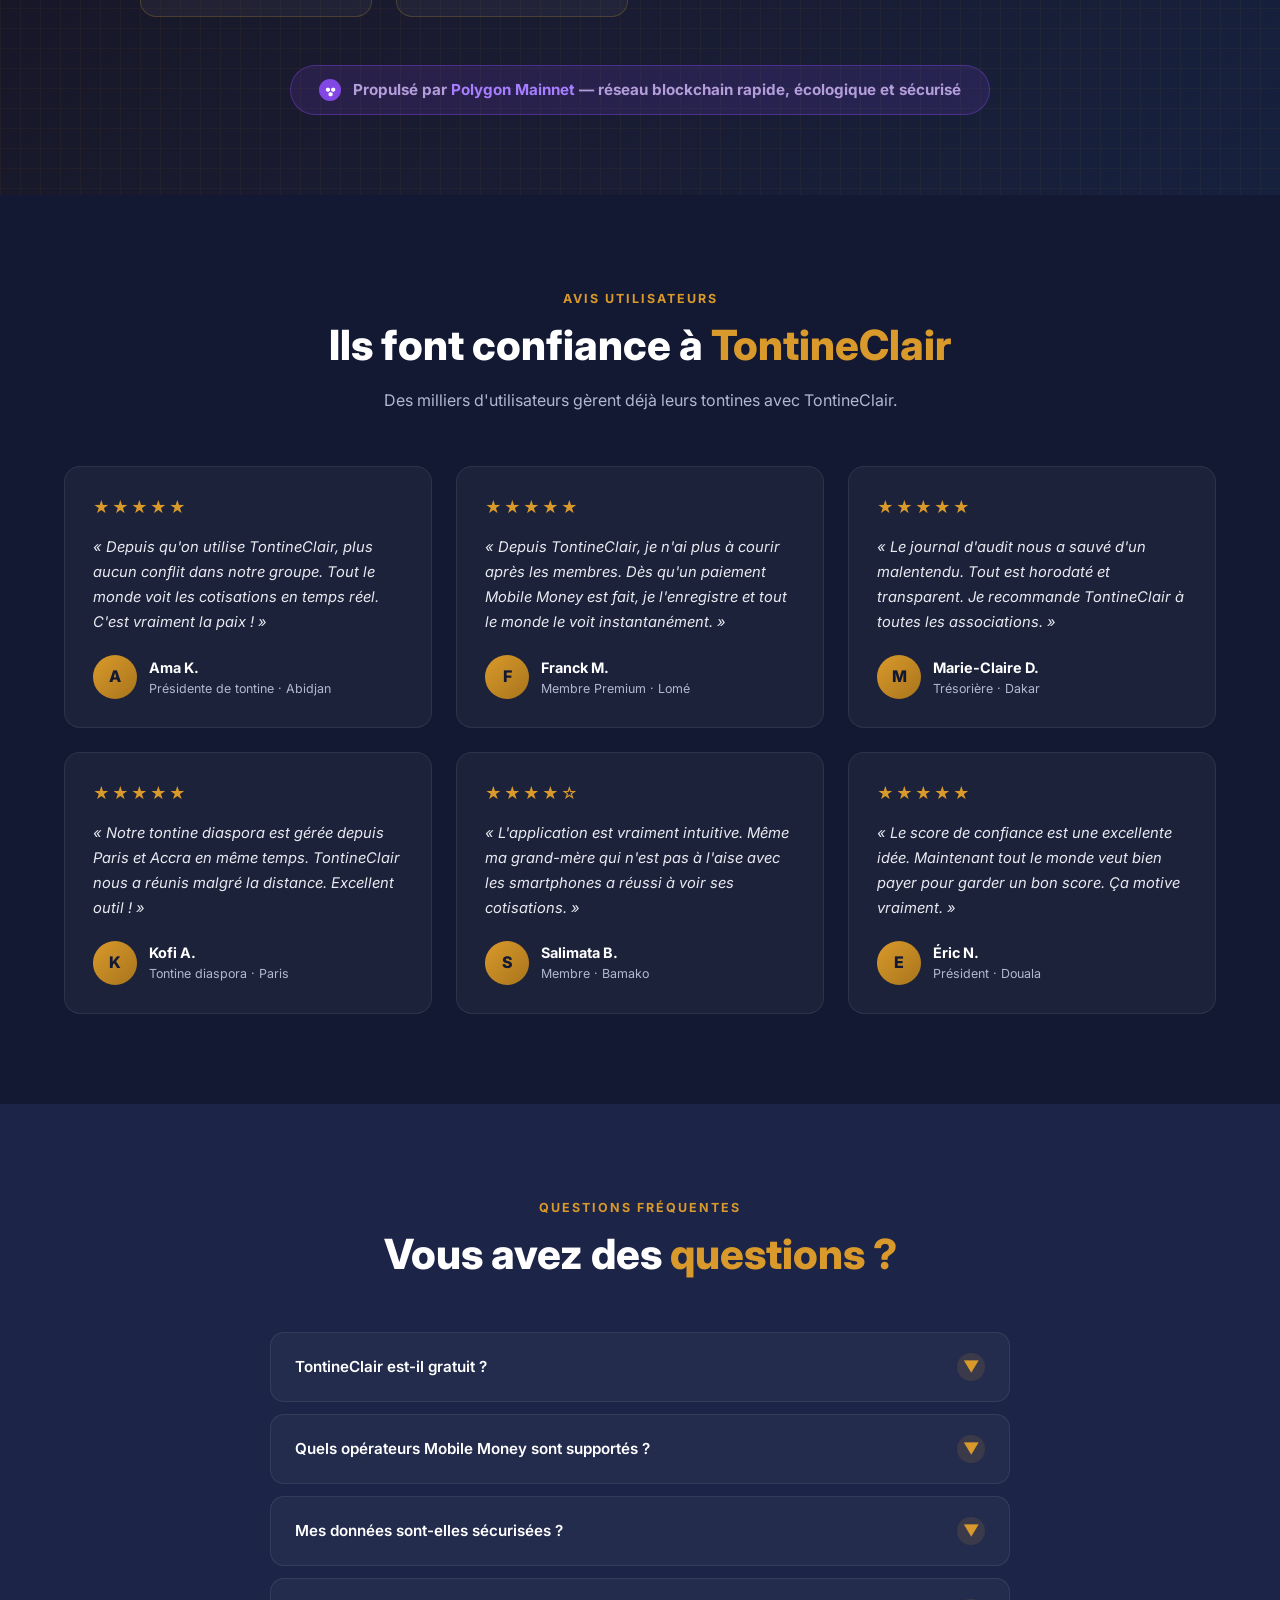
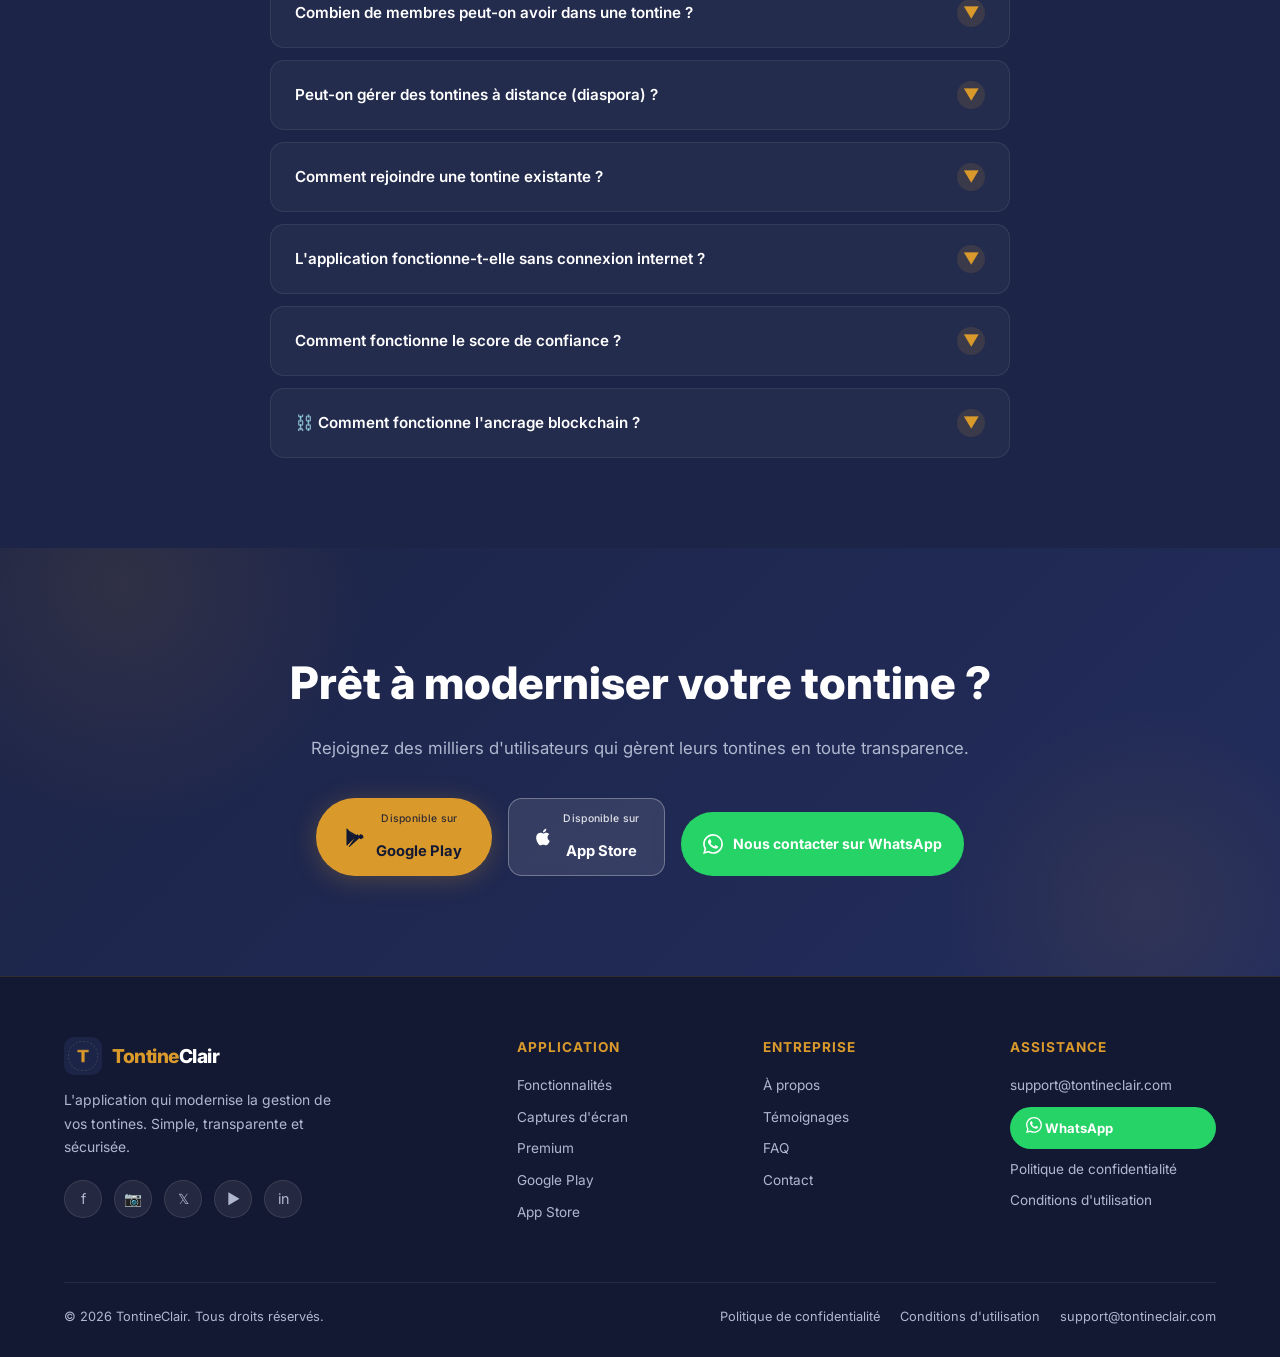
==== commit 0b25b0c7: "fix(site): pérenniser la bannière de partage Open Graph" ====
--- a/index.html
+++ b/index.html
@@ -17,17 +17,21 @@
   <meta property="og:url"         content="https://www.tontineclair.com/">
   <meta property="og:title"       content="TontineClair – Gérez vos tontines simplement et en toute sécurité">
   <meta property="og:description" content="TontineClair facilite la gestion des cotisations, bénéficiaires, paiements, votes, prêts et cagnottes de vos tontines depuis une application simple et sécurisée.">
-  <meta property="og:image"       content="assets/images/og_image.png">
+  <meta property="og:image"       content="https://tontineclair.com/assets/images/og_banner.jpg">
   <meta property="og:image:width"  content="1200">
   <meta property="og:image:height" content="630">
   <meta property="og:locale"      content="fr_FR">
   <meta property="og:site_name"   content="TontineClair">
 
+  <meta property="og:image:secure_url" content="https://tontineclair.com/assets/images/og_banner.jpg">
+
+  <meta property="og:image:type"  content="image/jpeg">
+
   <!-- Twitter Card -->
   <meta name="twitter:card"        content="summary_large_image">
   <meta name="twitter:title"       content="TontineClair – Gérez vos tontines simplement et en toute sécurité">
   <meta name="twitter:description" content="TontineClair facilite la gestion des cotisations, bénéficiaires, paiements, votes, prêts et cagnottes de vos tontines depuis une application simple et sécurisée.">
-  <meta name="twitter:image"       content="assets/images/og_image.png">
+  <meta name="twitter:image"       content="https://tontineclair.com/assets/images/og_banner.jpg">
 
   <!-- ═══ Favicon SVG inline ═══ -->
   <link rel="icon" type="image/png" href="assets/images/logo_tc_small.png">
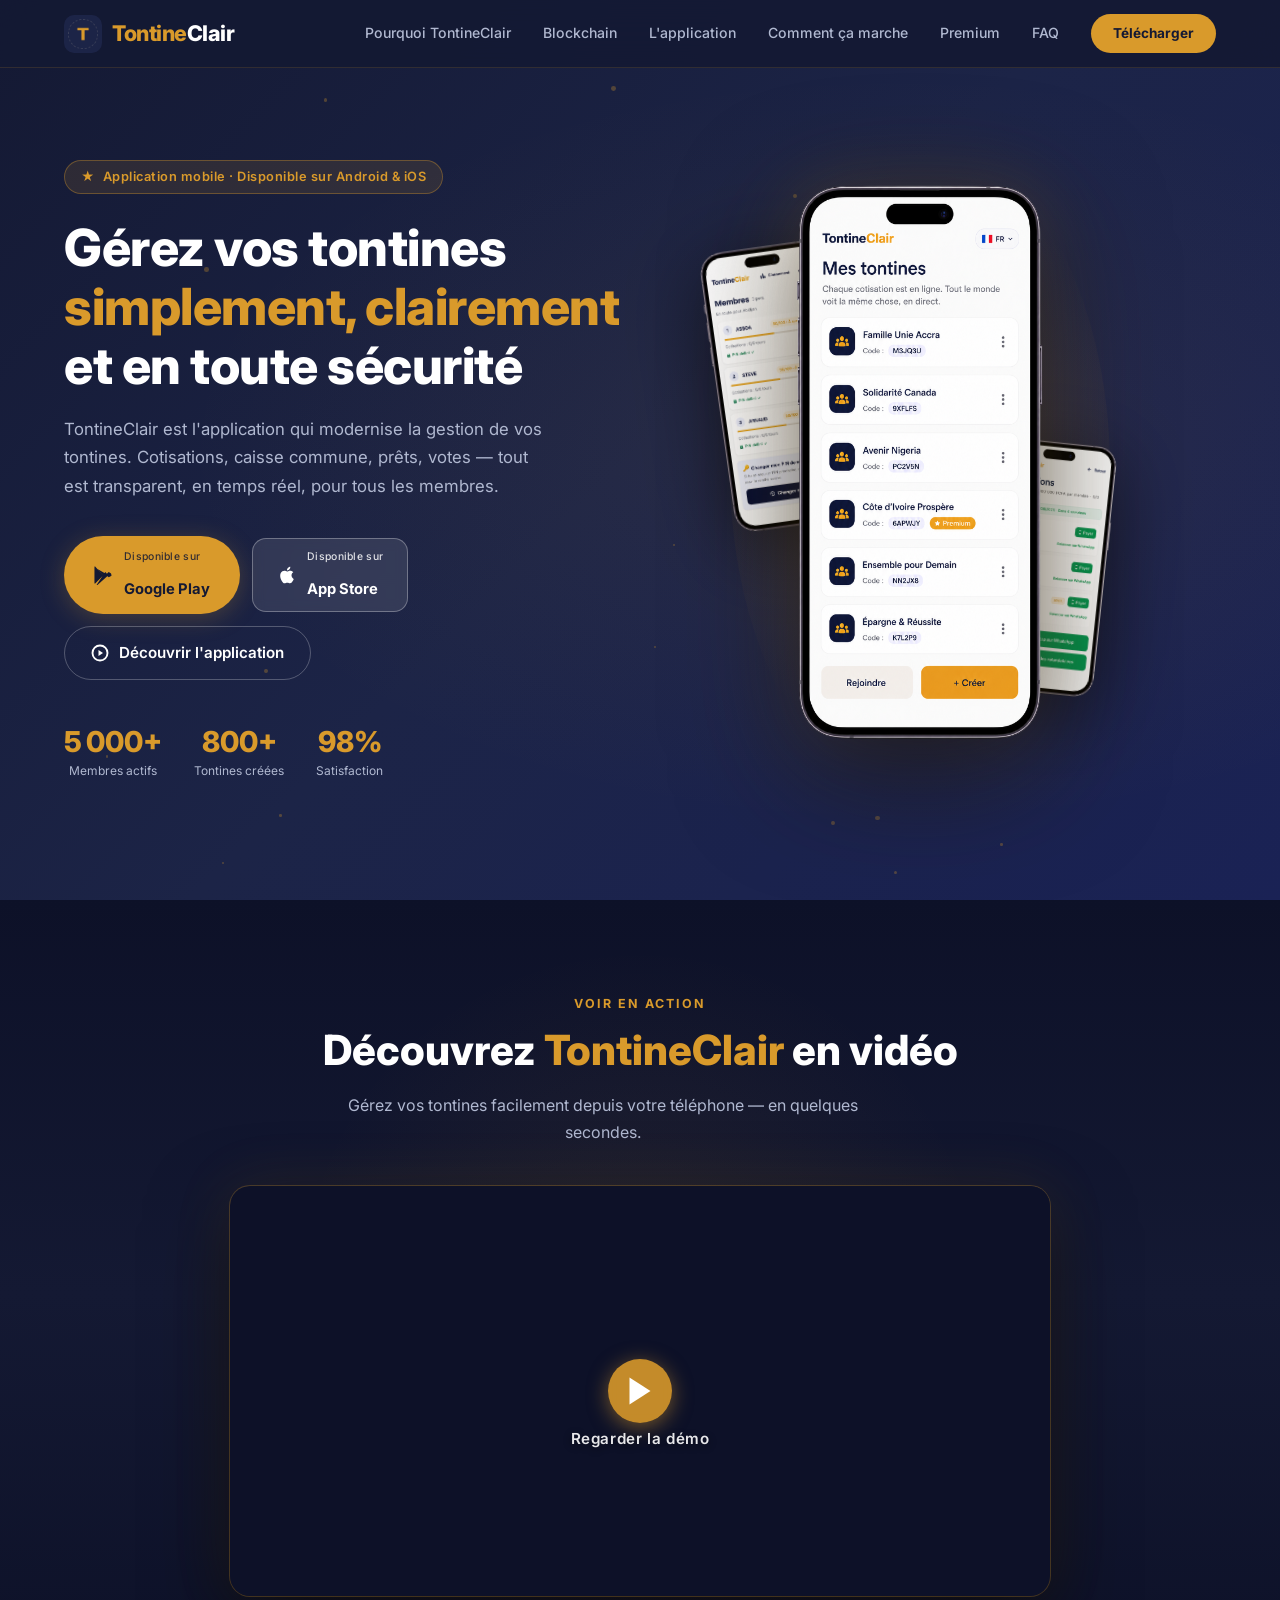
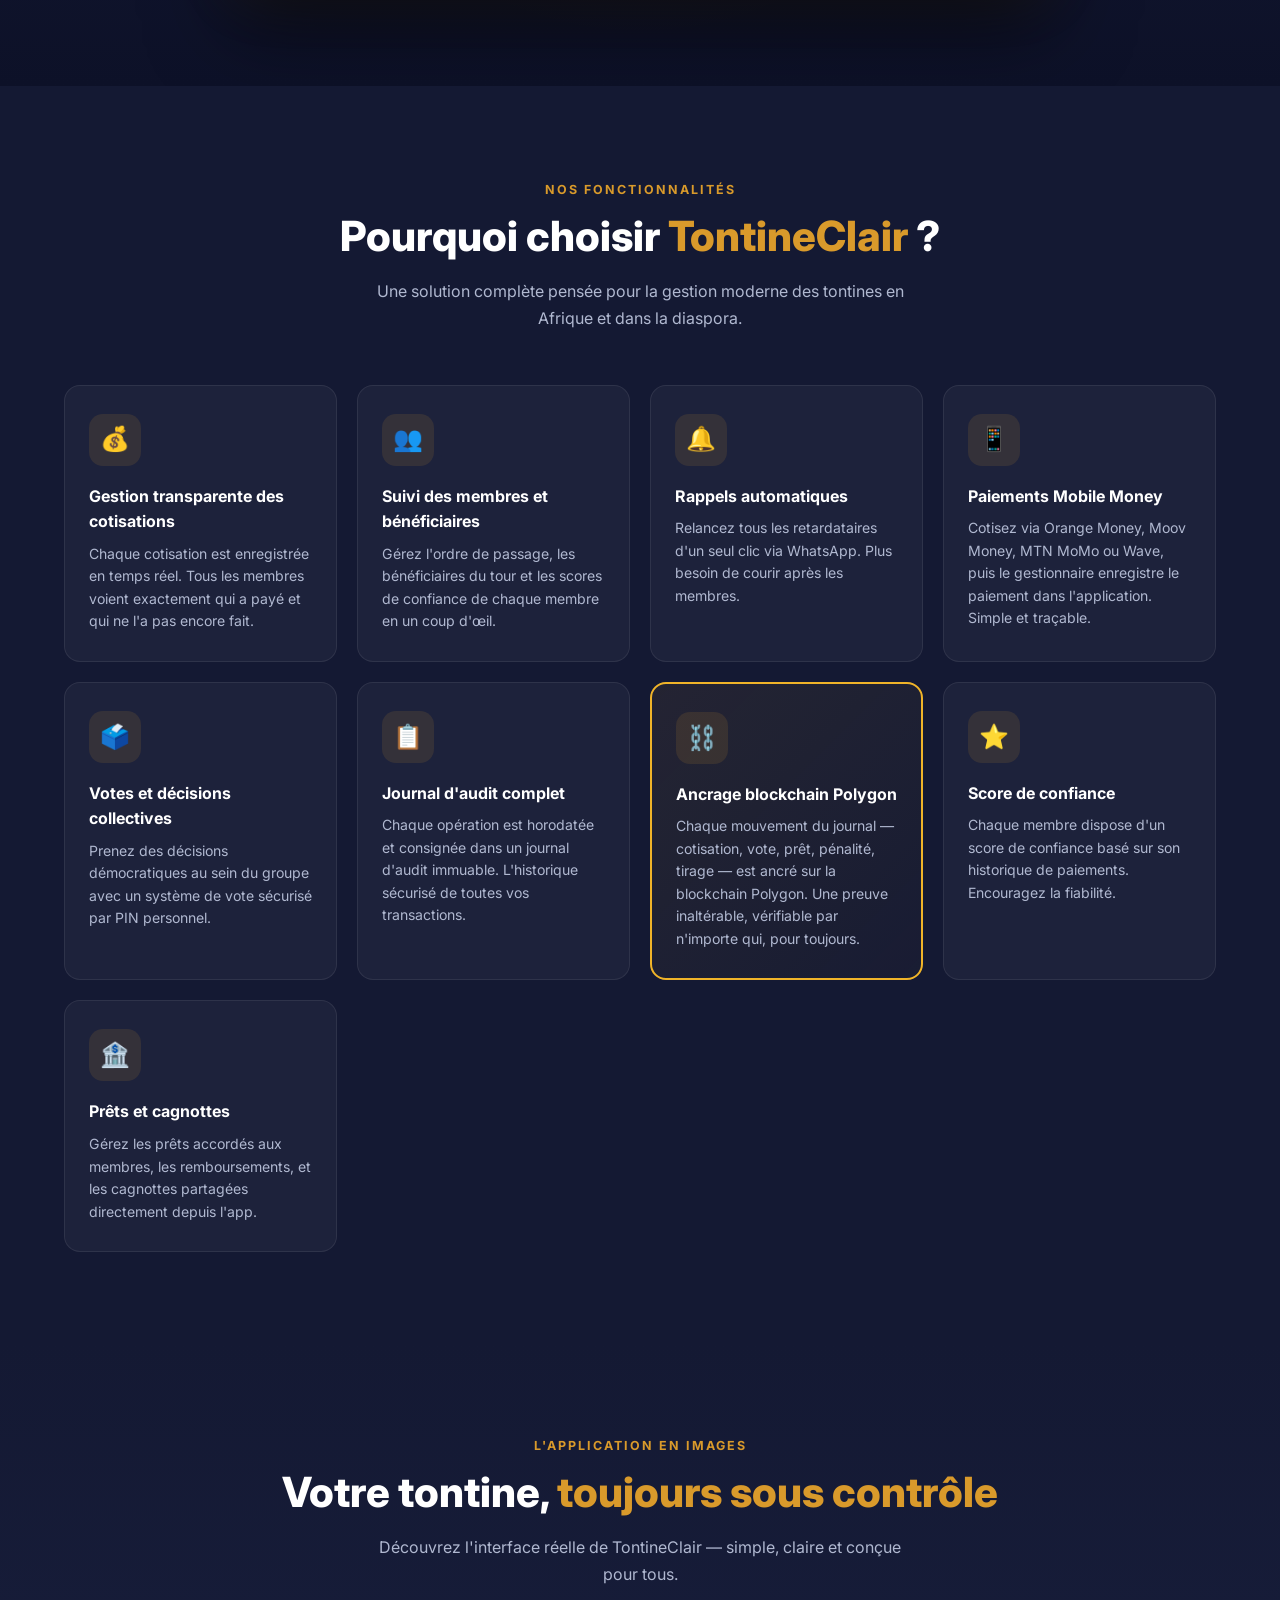
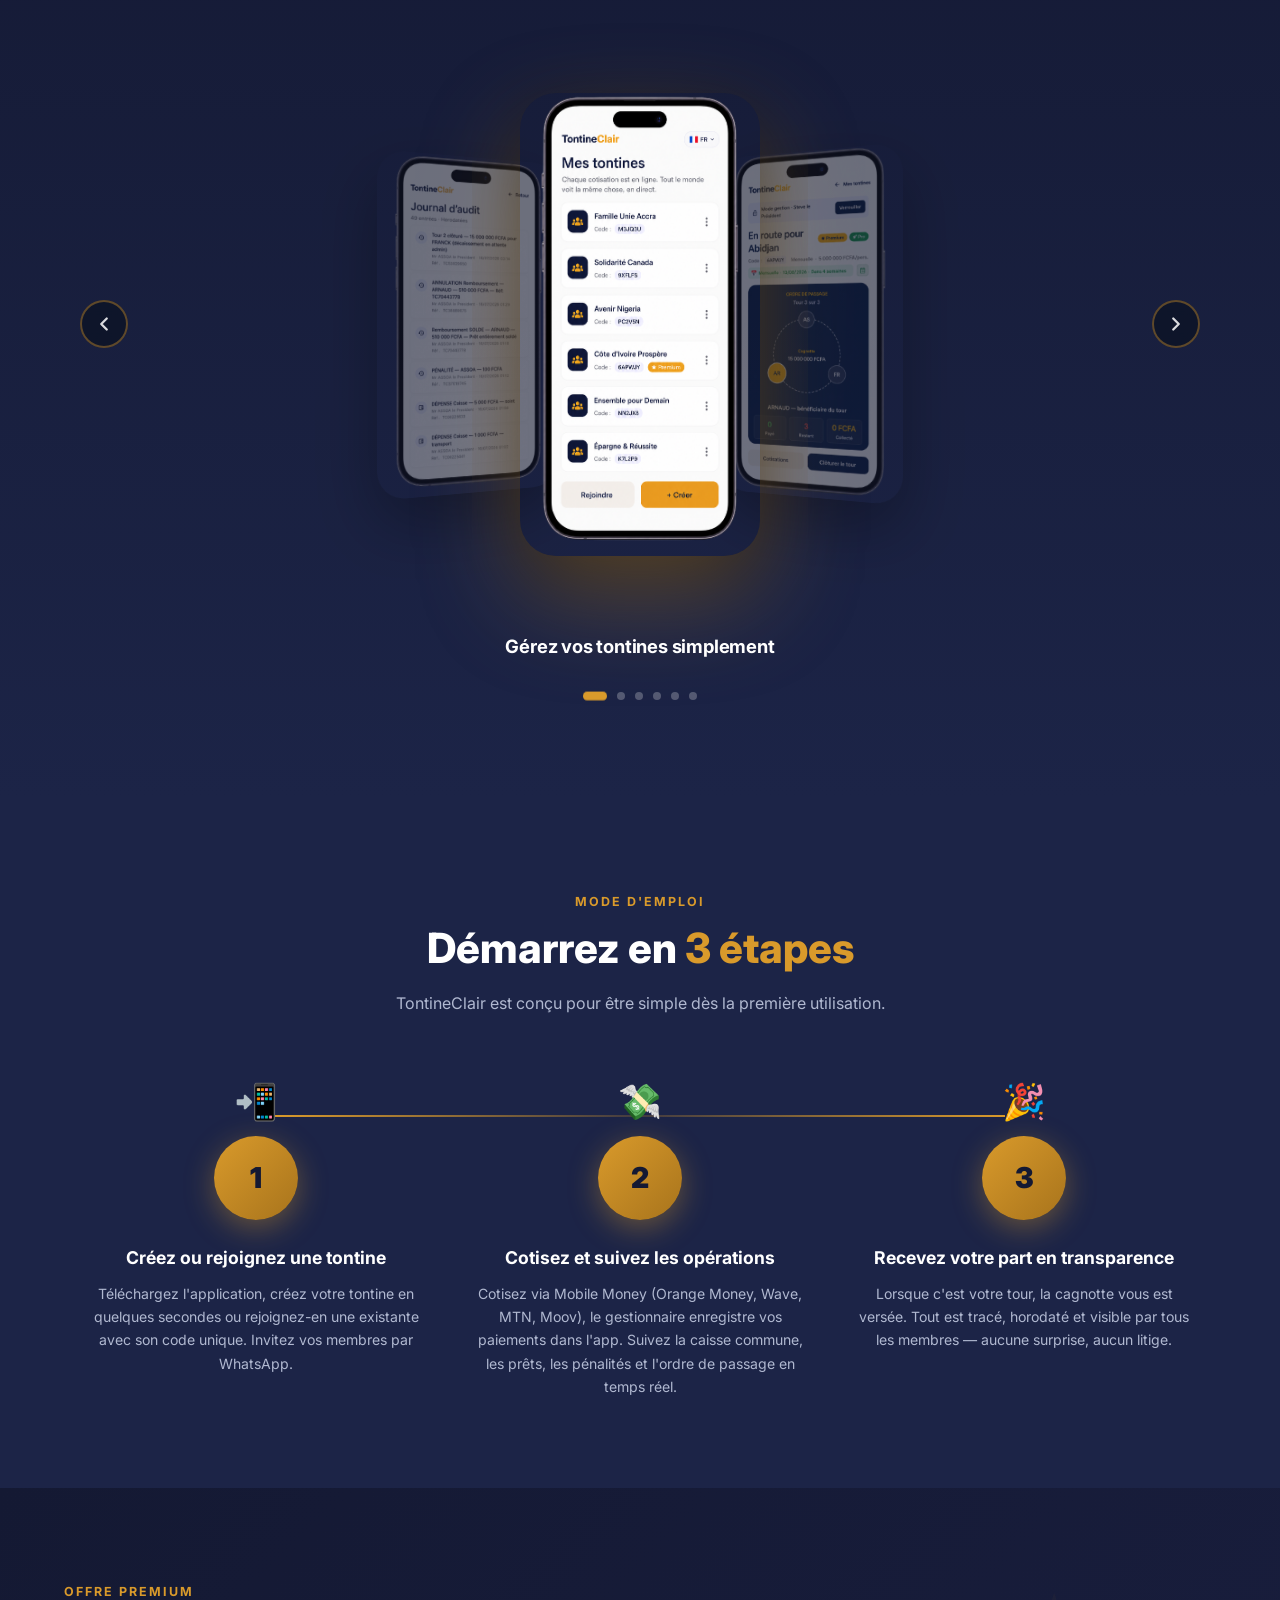
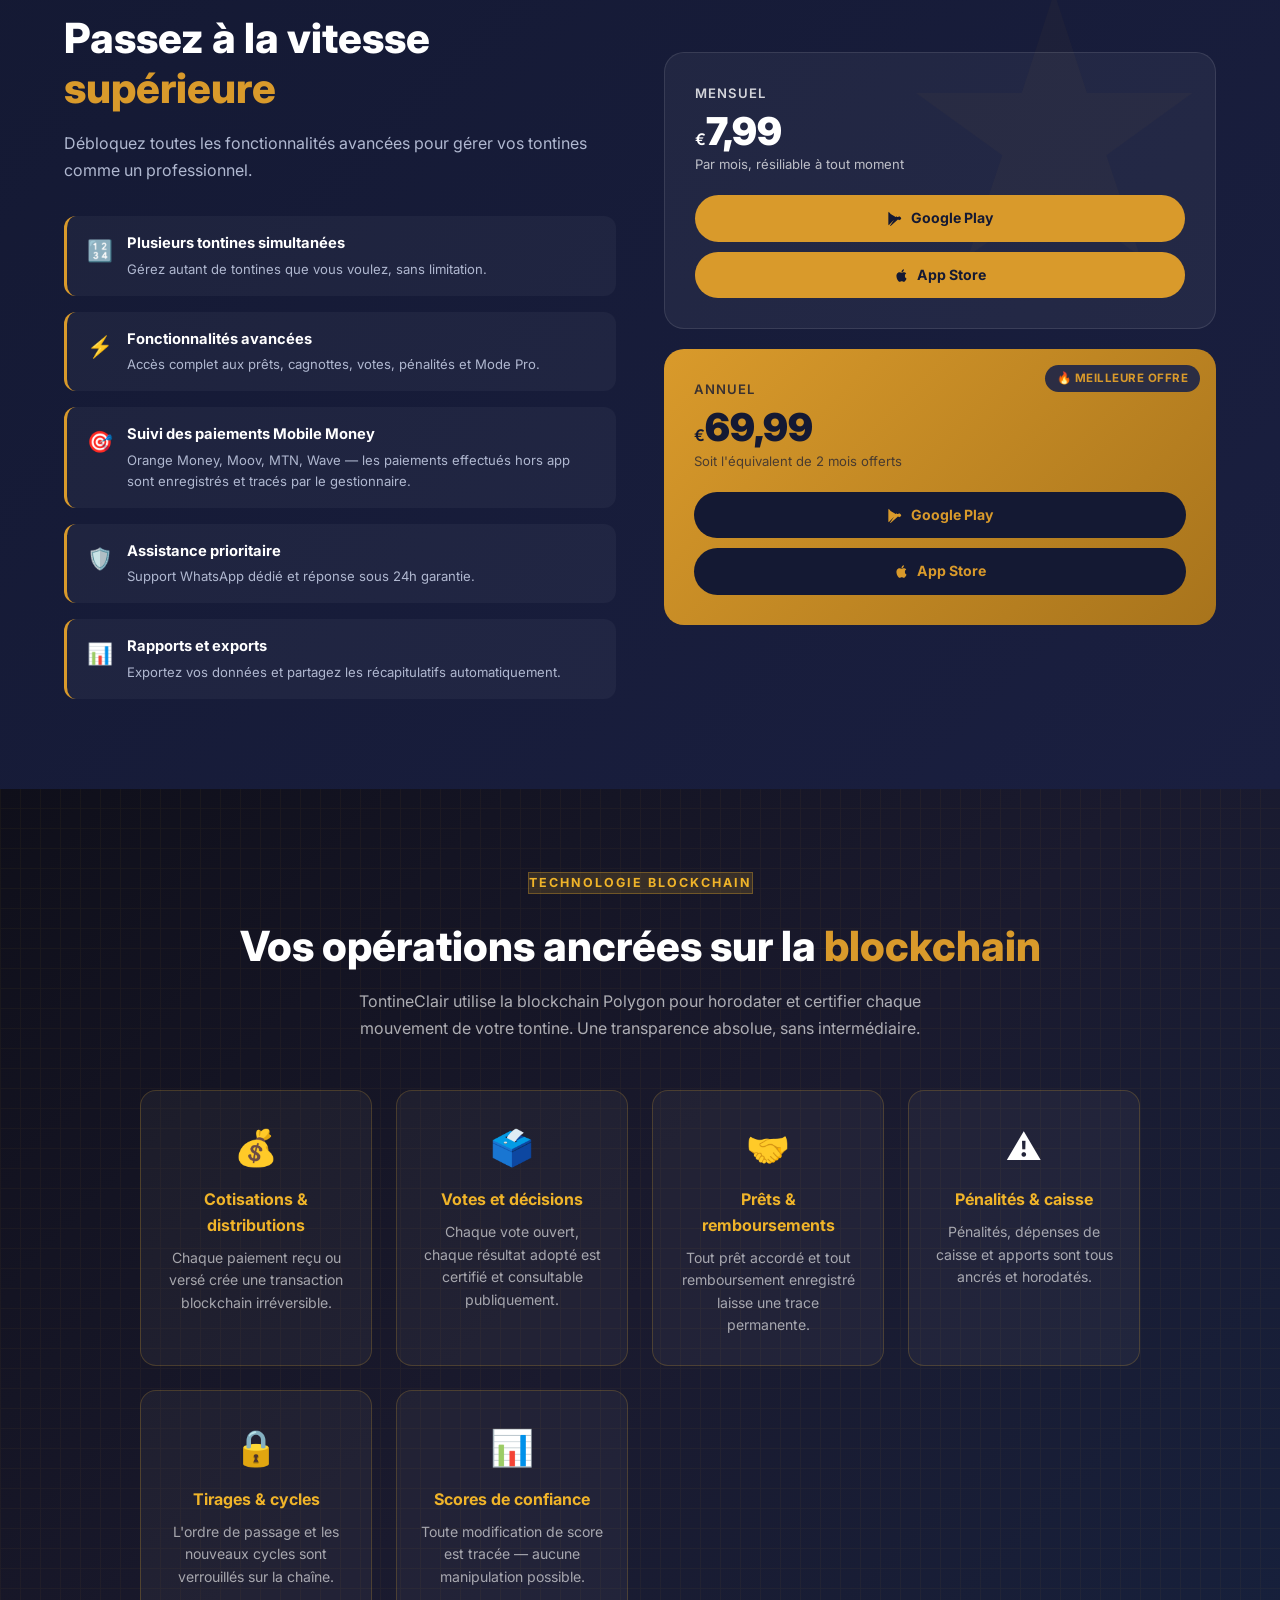
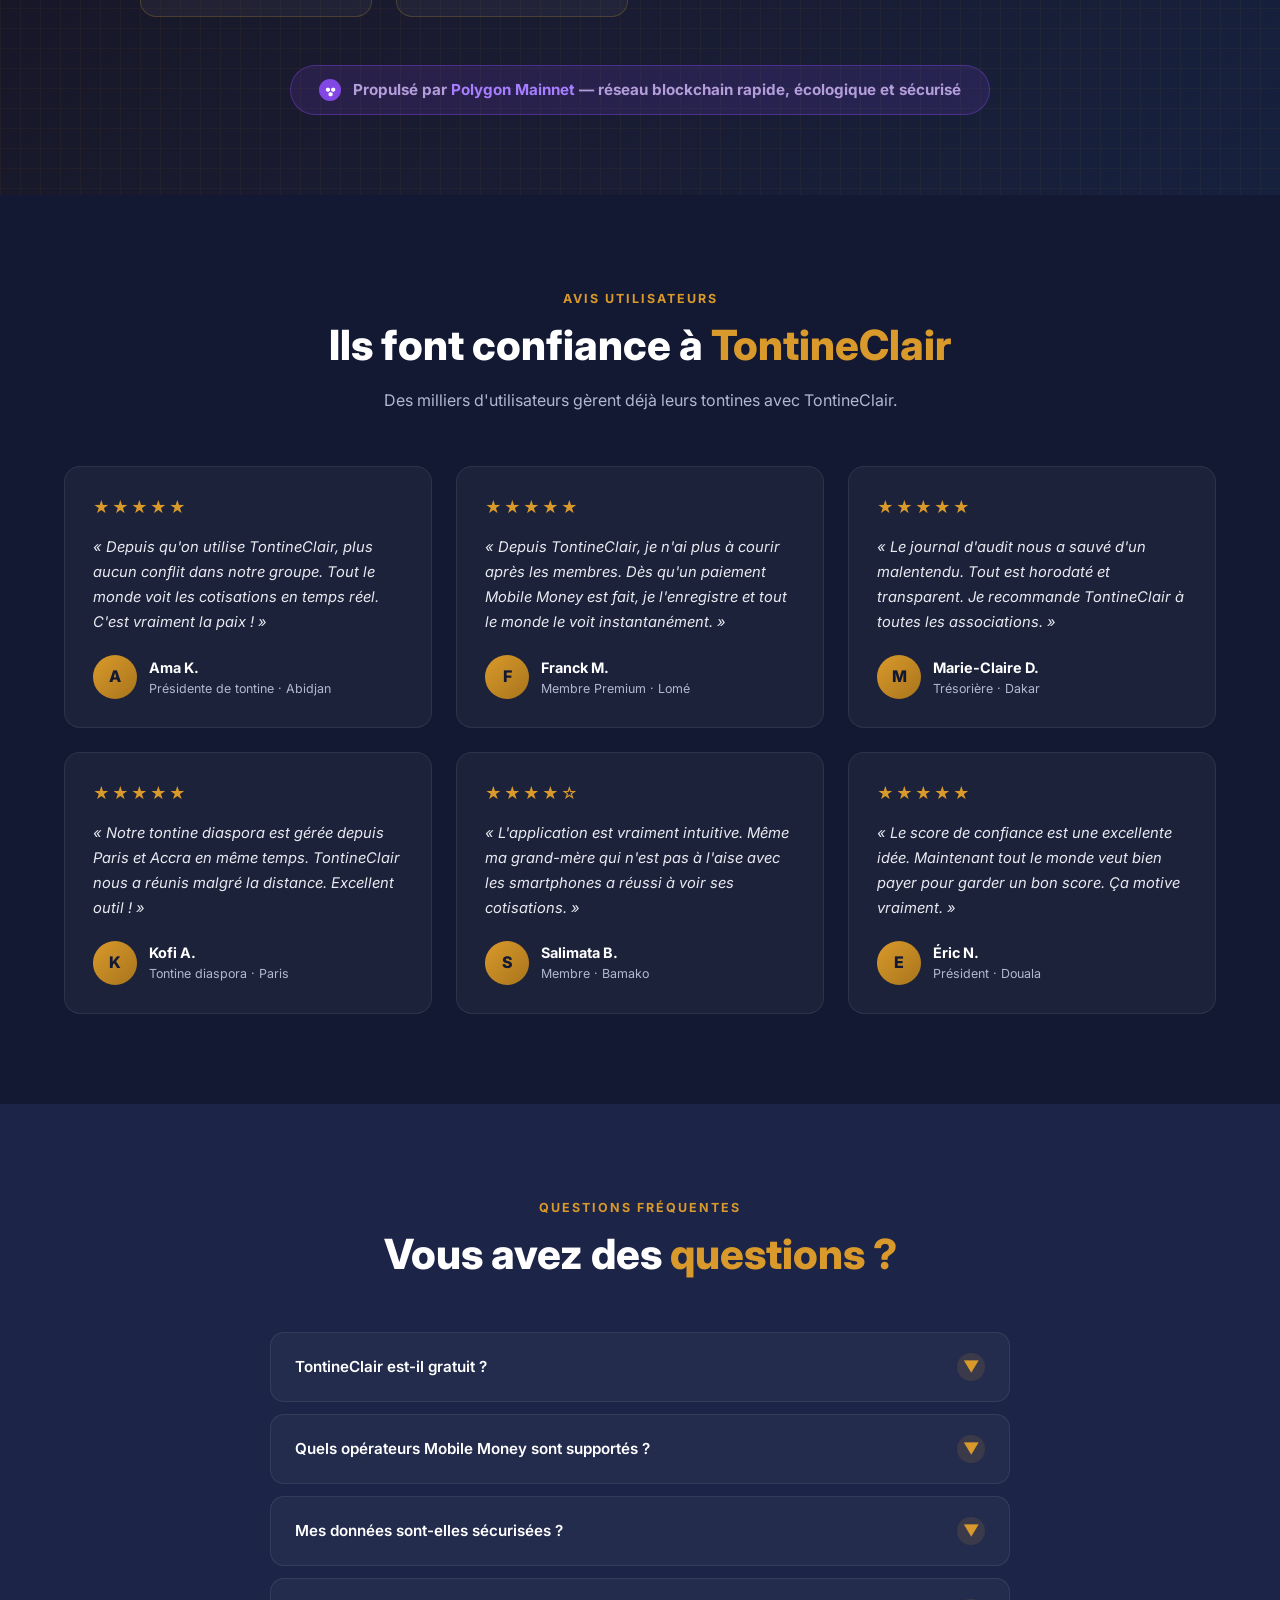
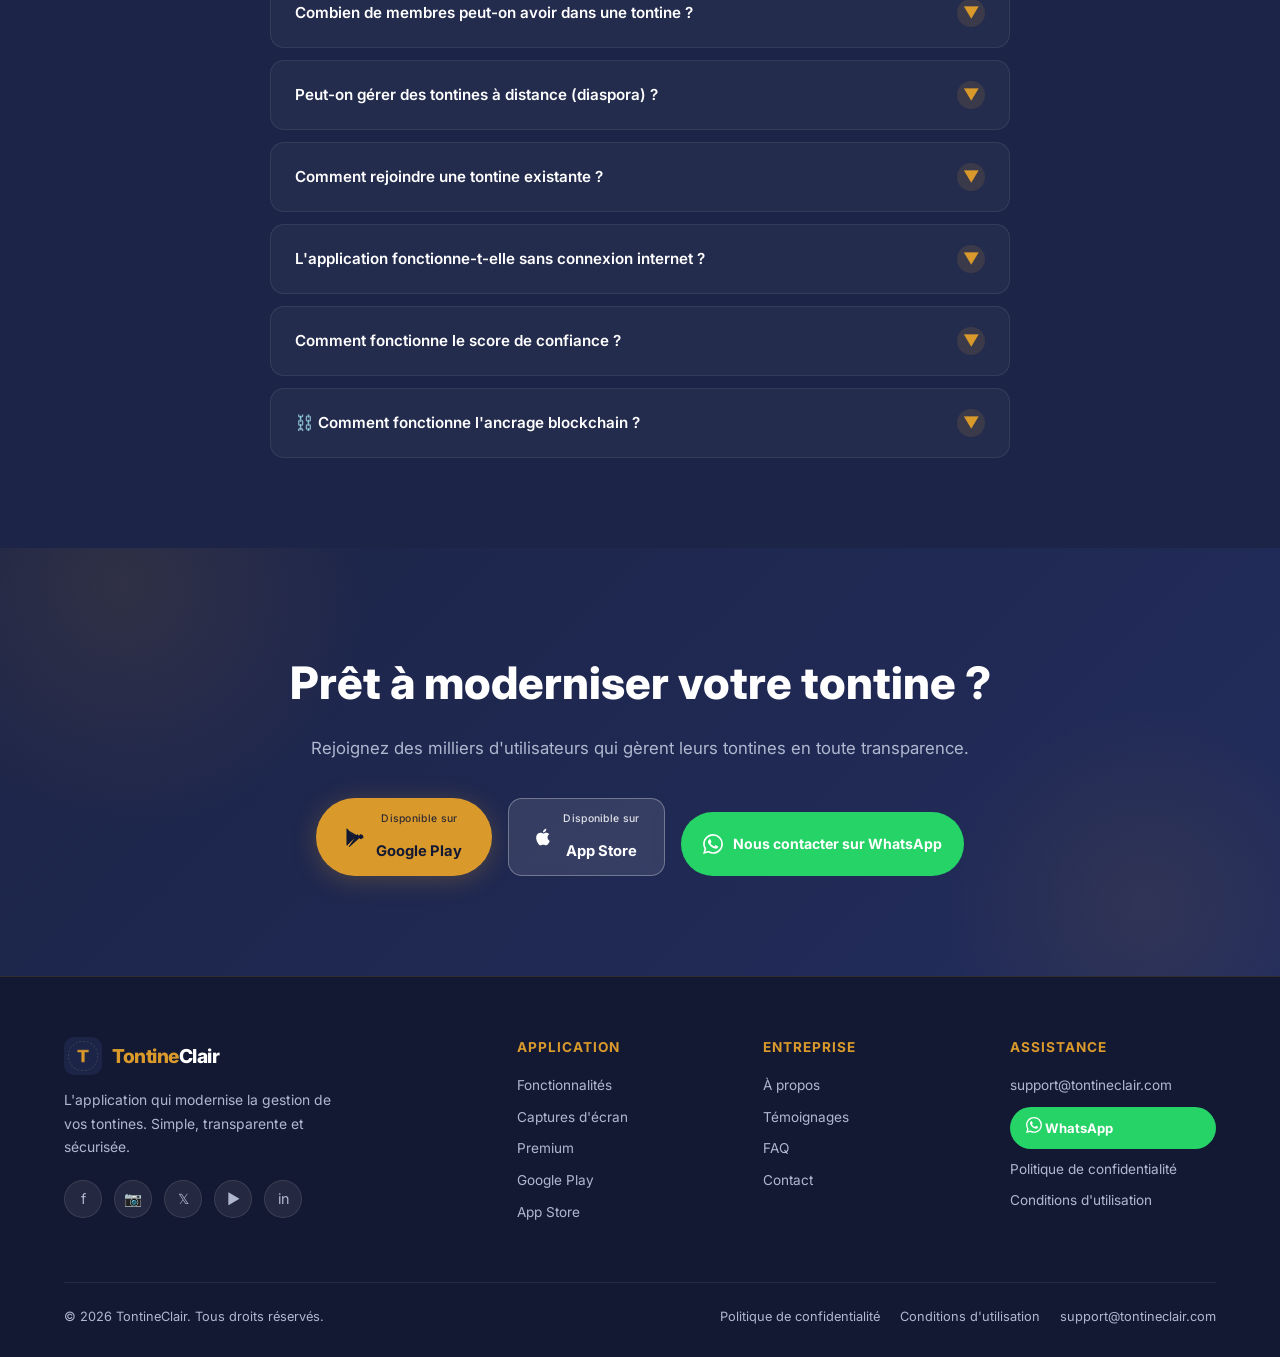
==== commit 45ef36b0: "fix(site): relier Facebook et YouTube officiels" ====
--- a/index.html
+++ b/index.html
@@ -715,10 +715,10 @@
       </div>
       <p>L'application qui modernise la gestion de vos tontines. Simple, transparente et sécurisée.</p>
       <div class="footer-socials">
-        <a class="social-btn" href="#" aria-label="Facebook">f</a>
+        <a class="social-btn" href="https://www.facebook.com/profile.php?id=61595459365495" aria-label="Facebook" target="_blank" rel="noopener noreferrer">f</a>
         <a class="social-btn" href="#" aria-label="Instagram">📷</a>
         <a class="social-btn" href="#" aria-label="Twitter/X">𝕏</a>
-        <a class="social-btn" href="#" aria-label="YouTube">▶</a>
+        <a class="social-btn" href="https://www.youtube.com/@TontineClair" aria-label="YouTube" target="_blank" rel="noopener noreferrer">▶</a>
         <a class="social-btn" href="#" aria-label="LinkedIn">in</a>
       </div>
     </div>
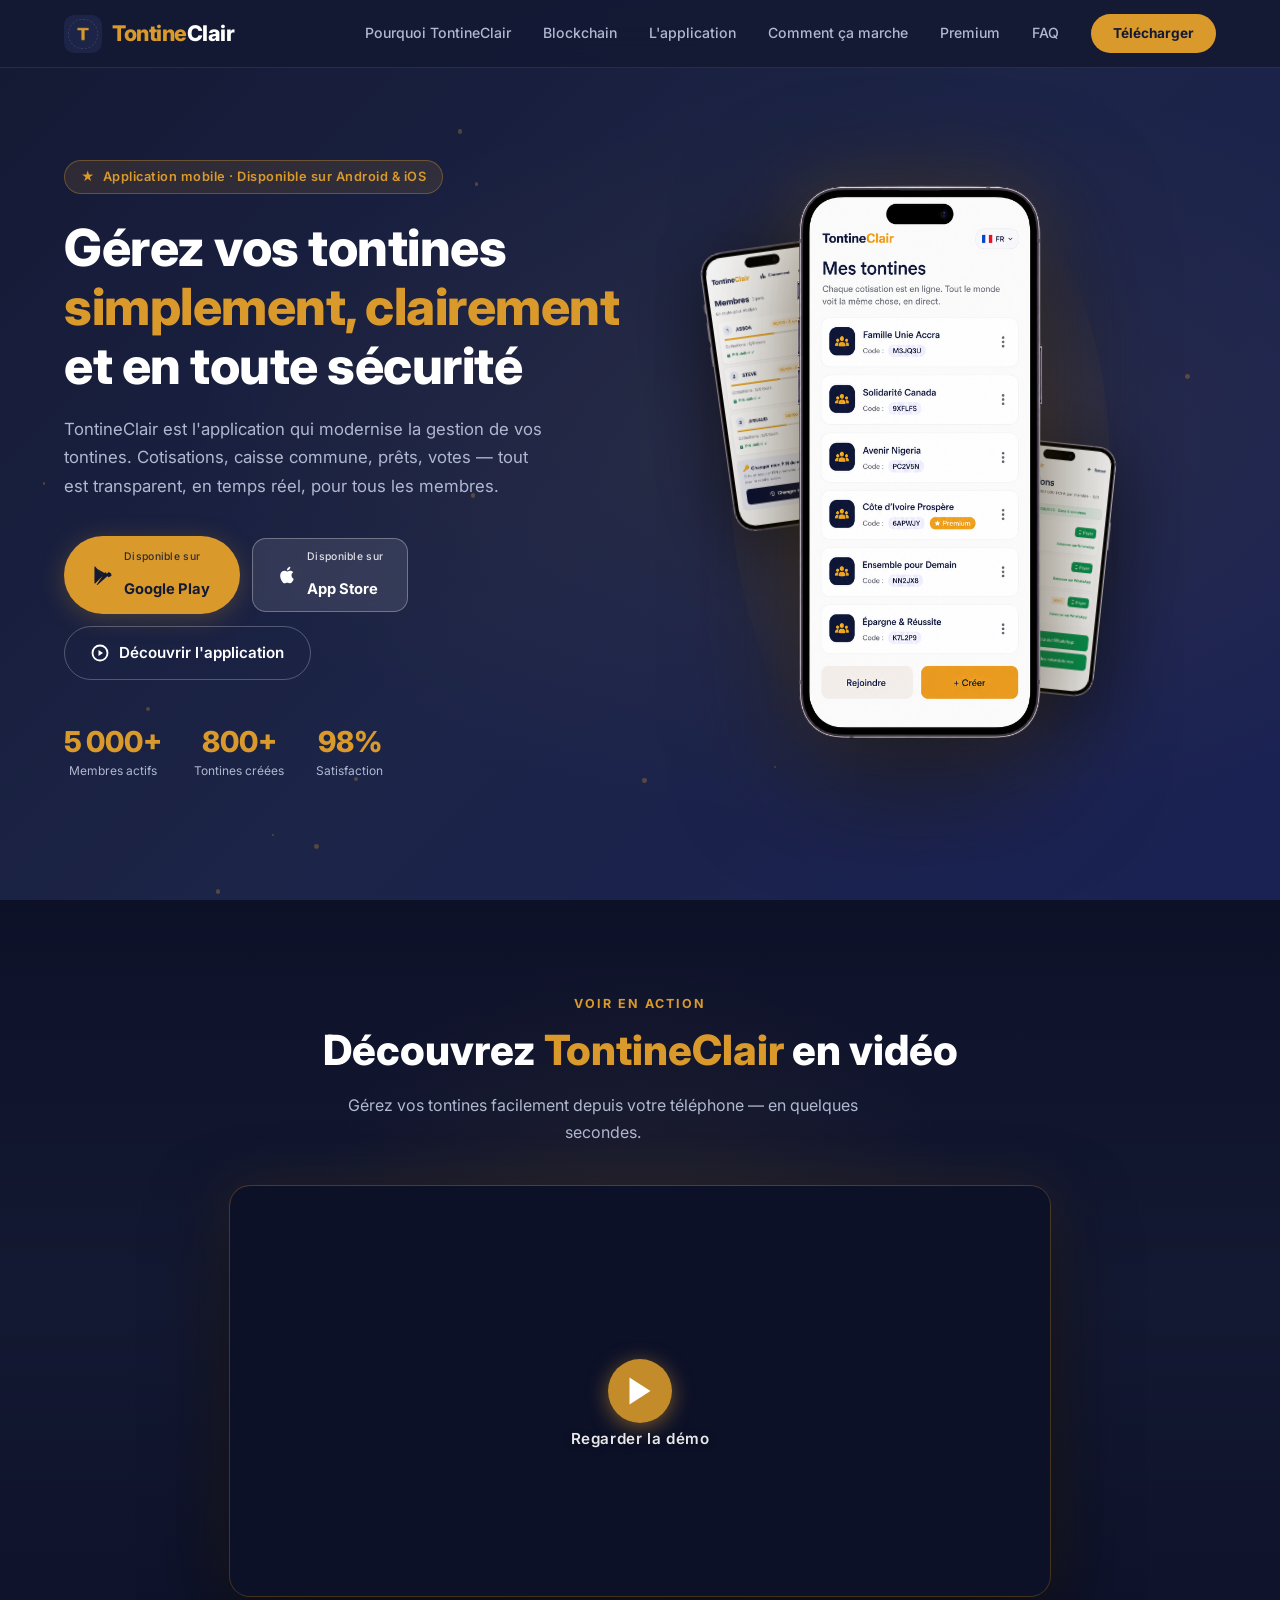
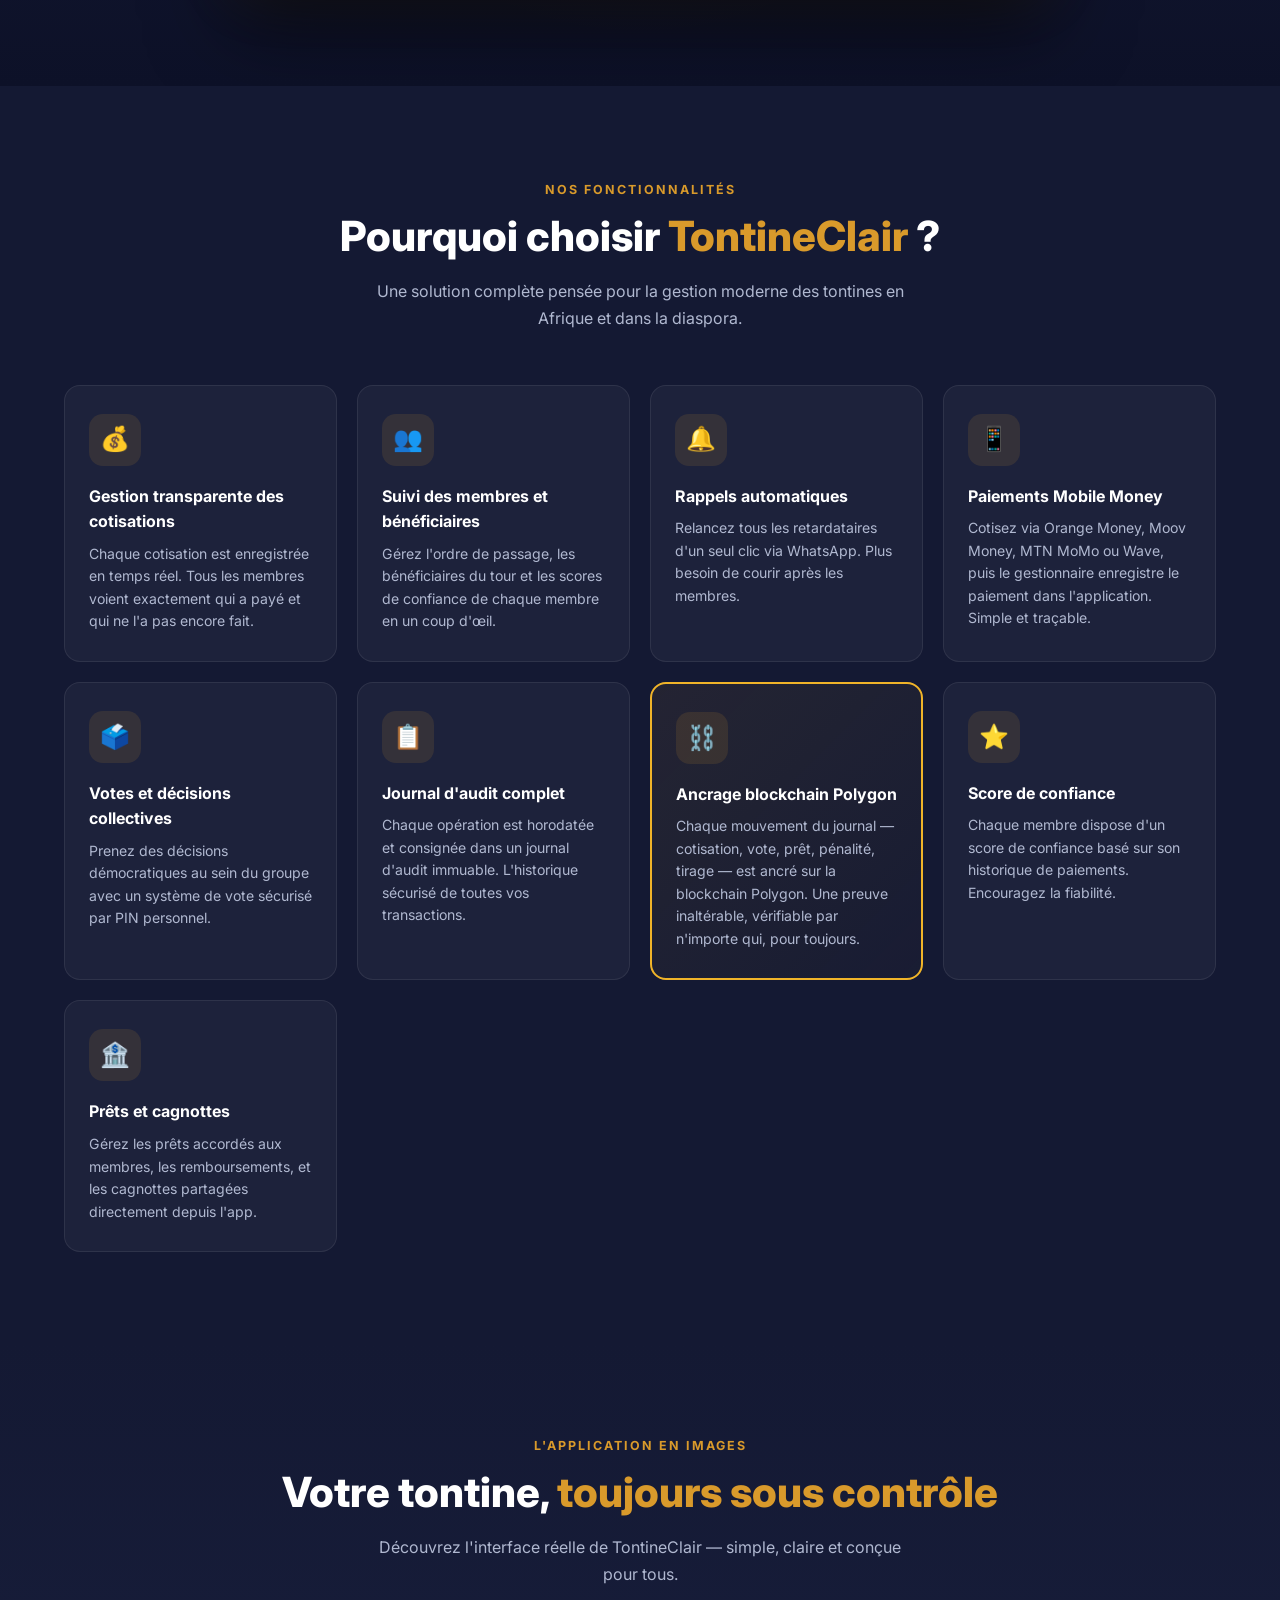
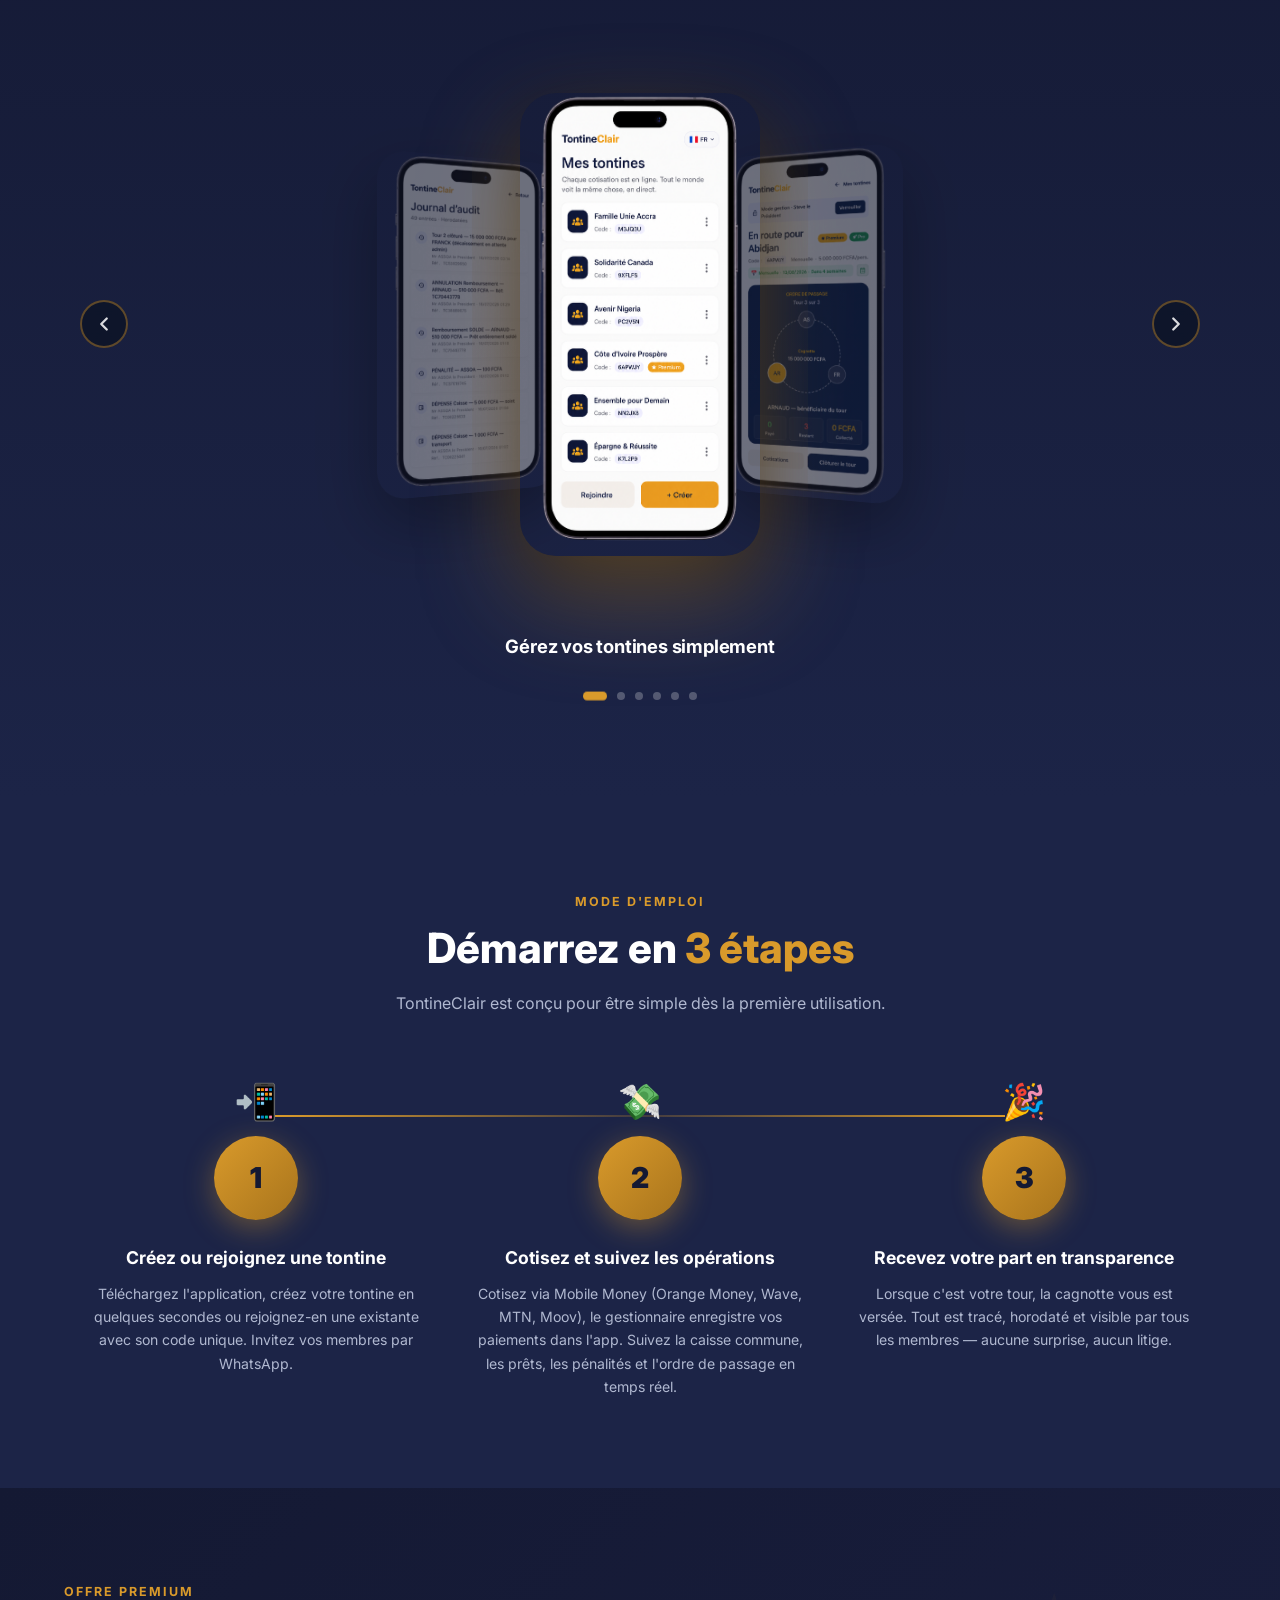
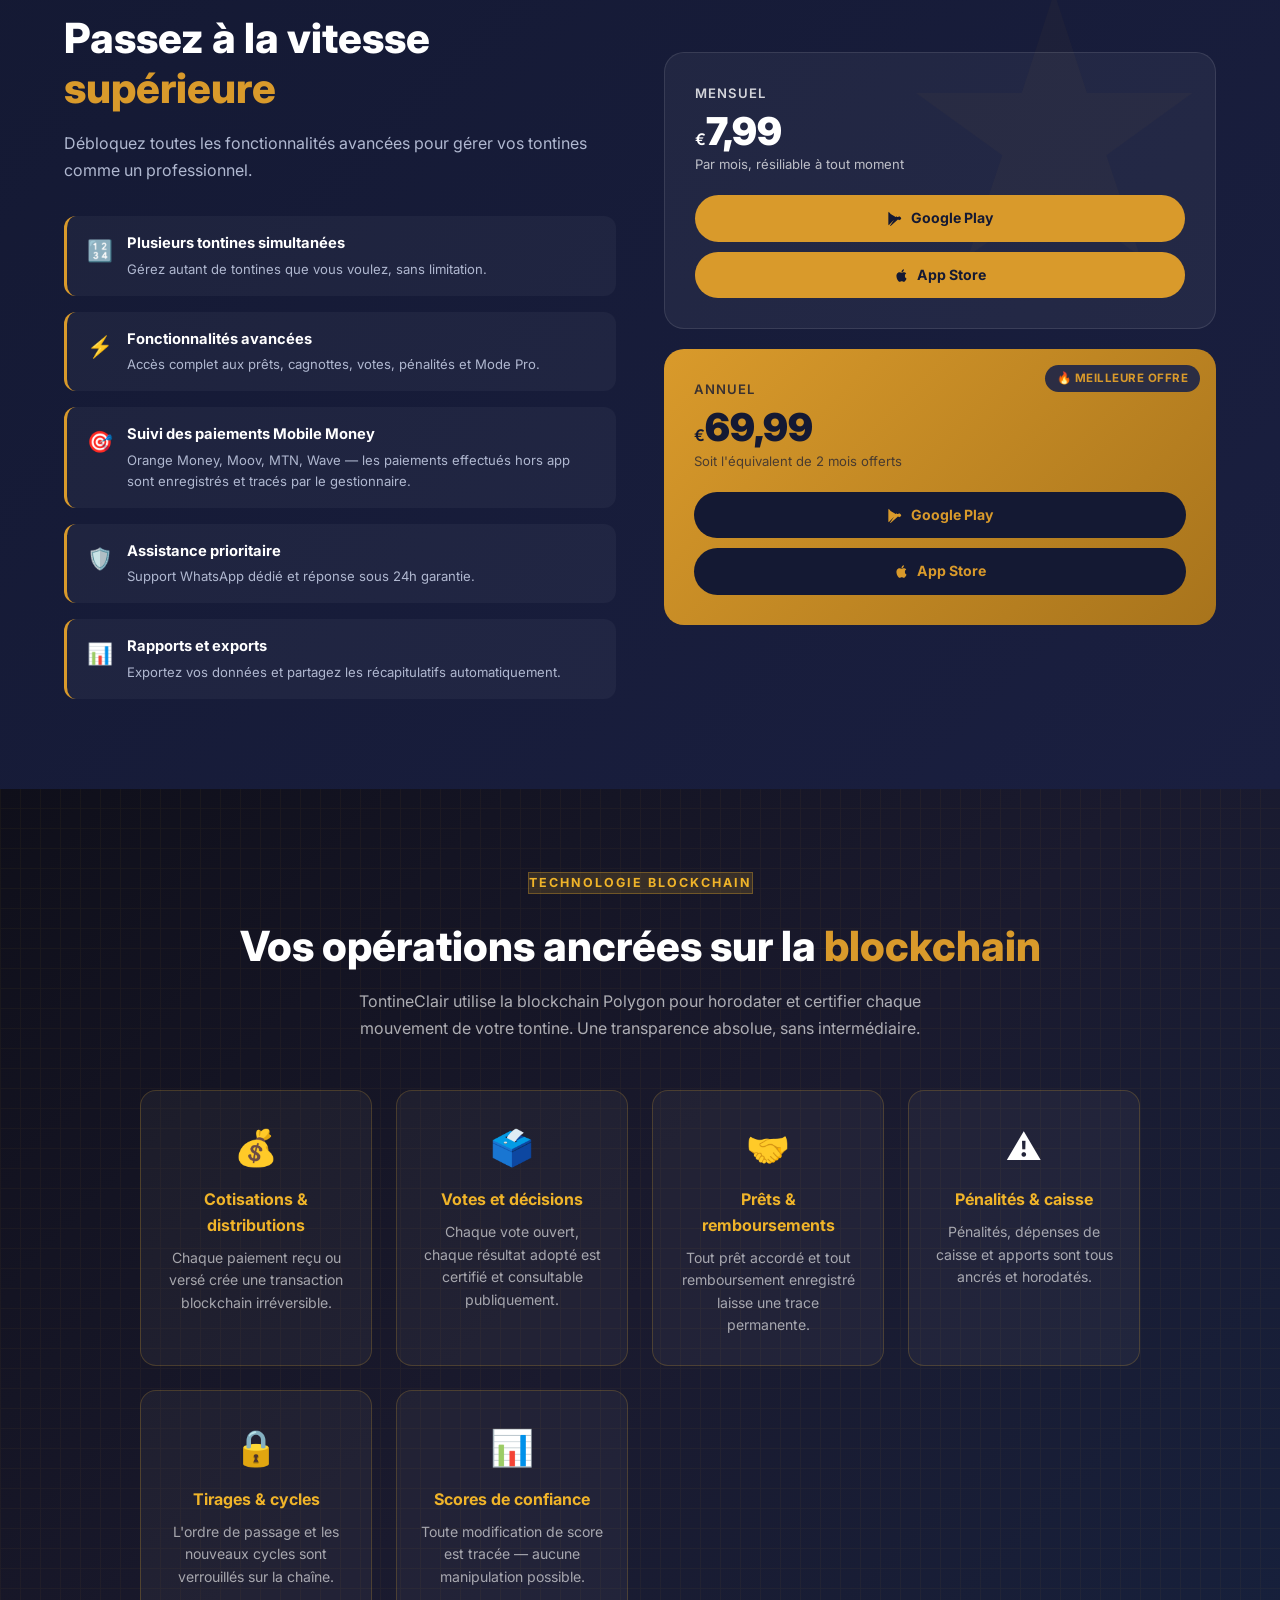
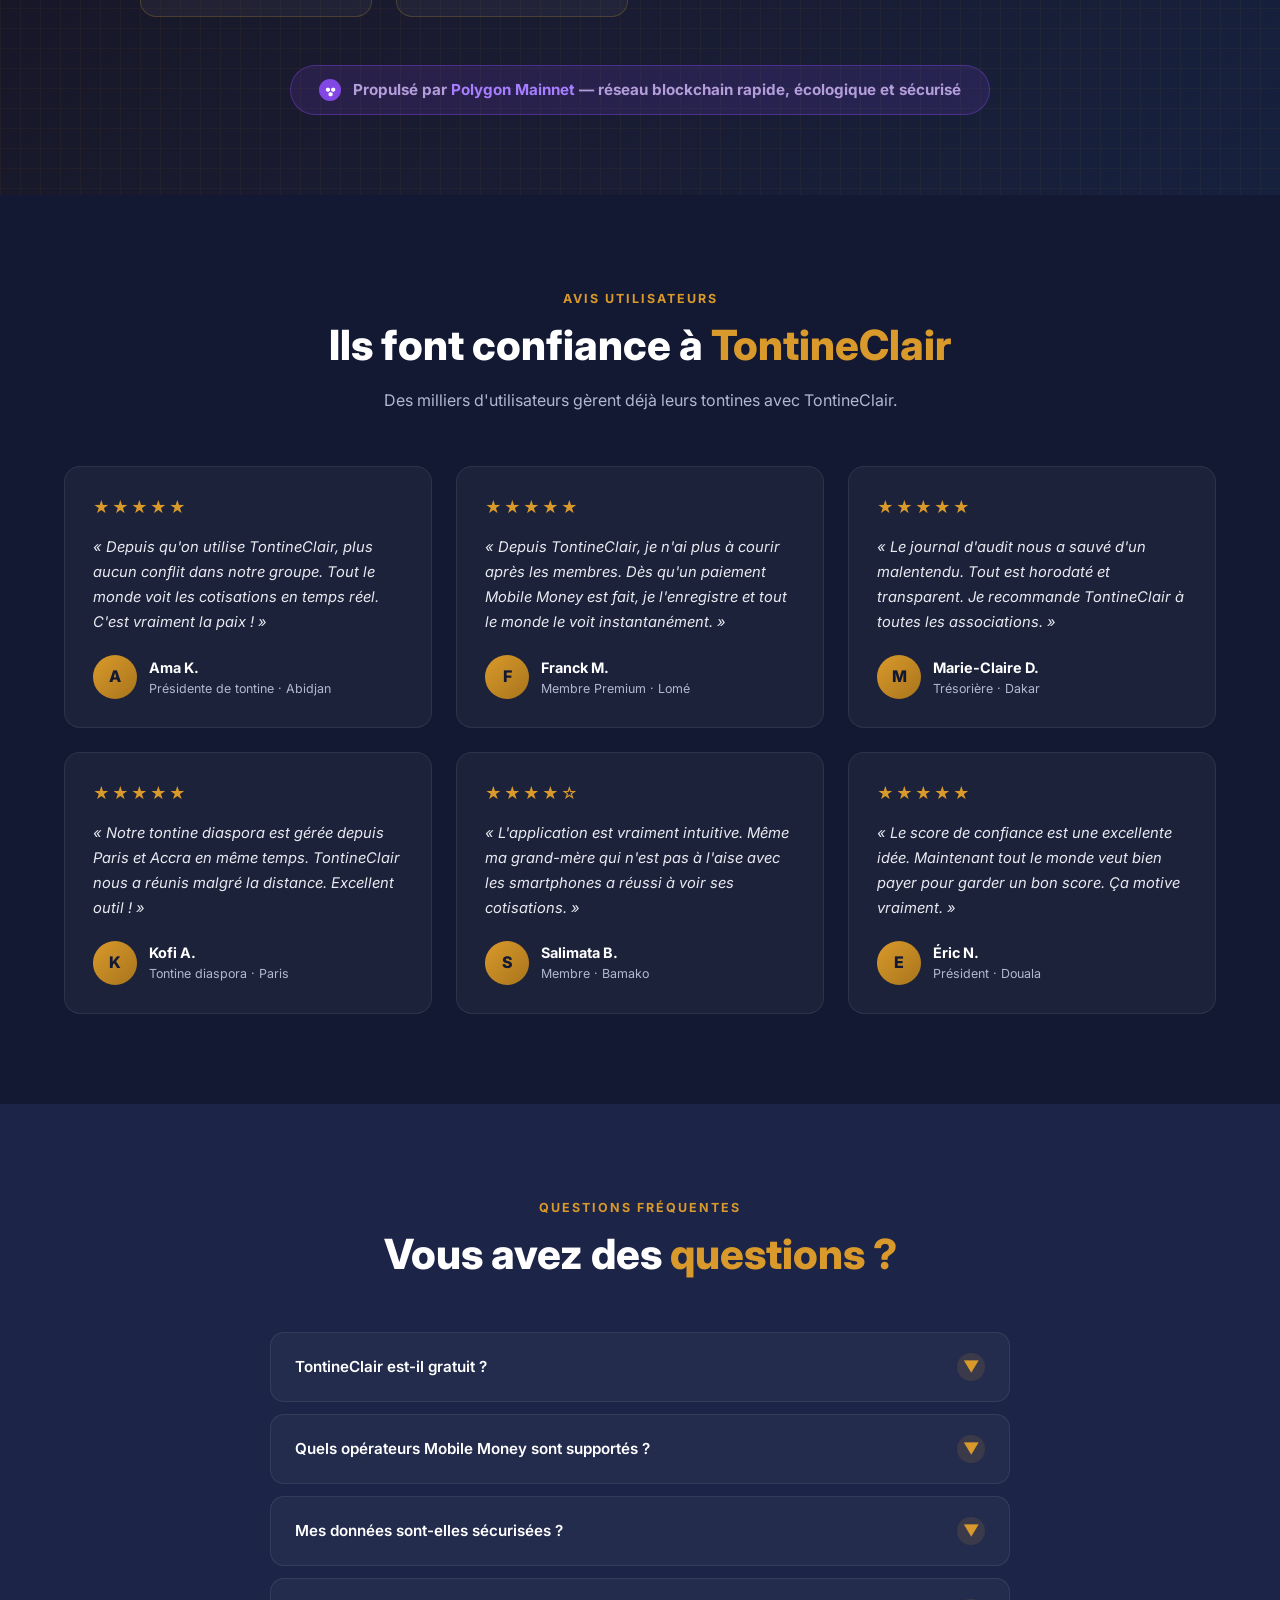
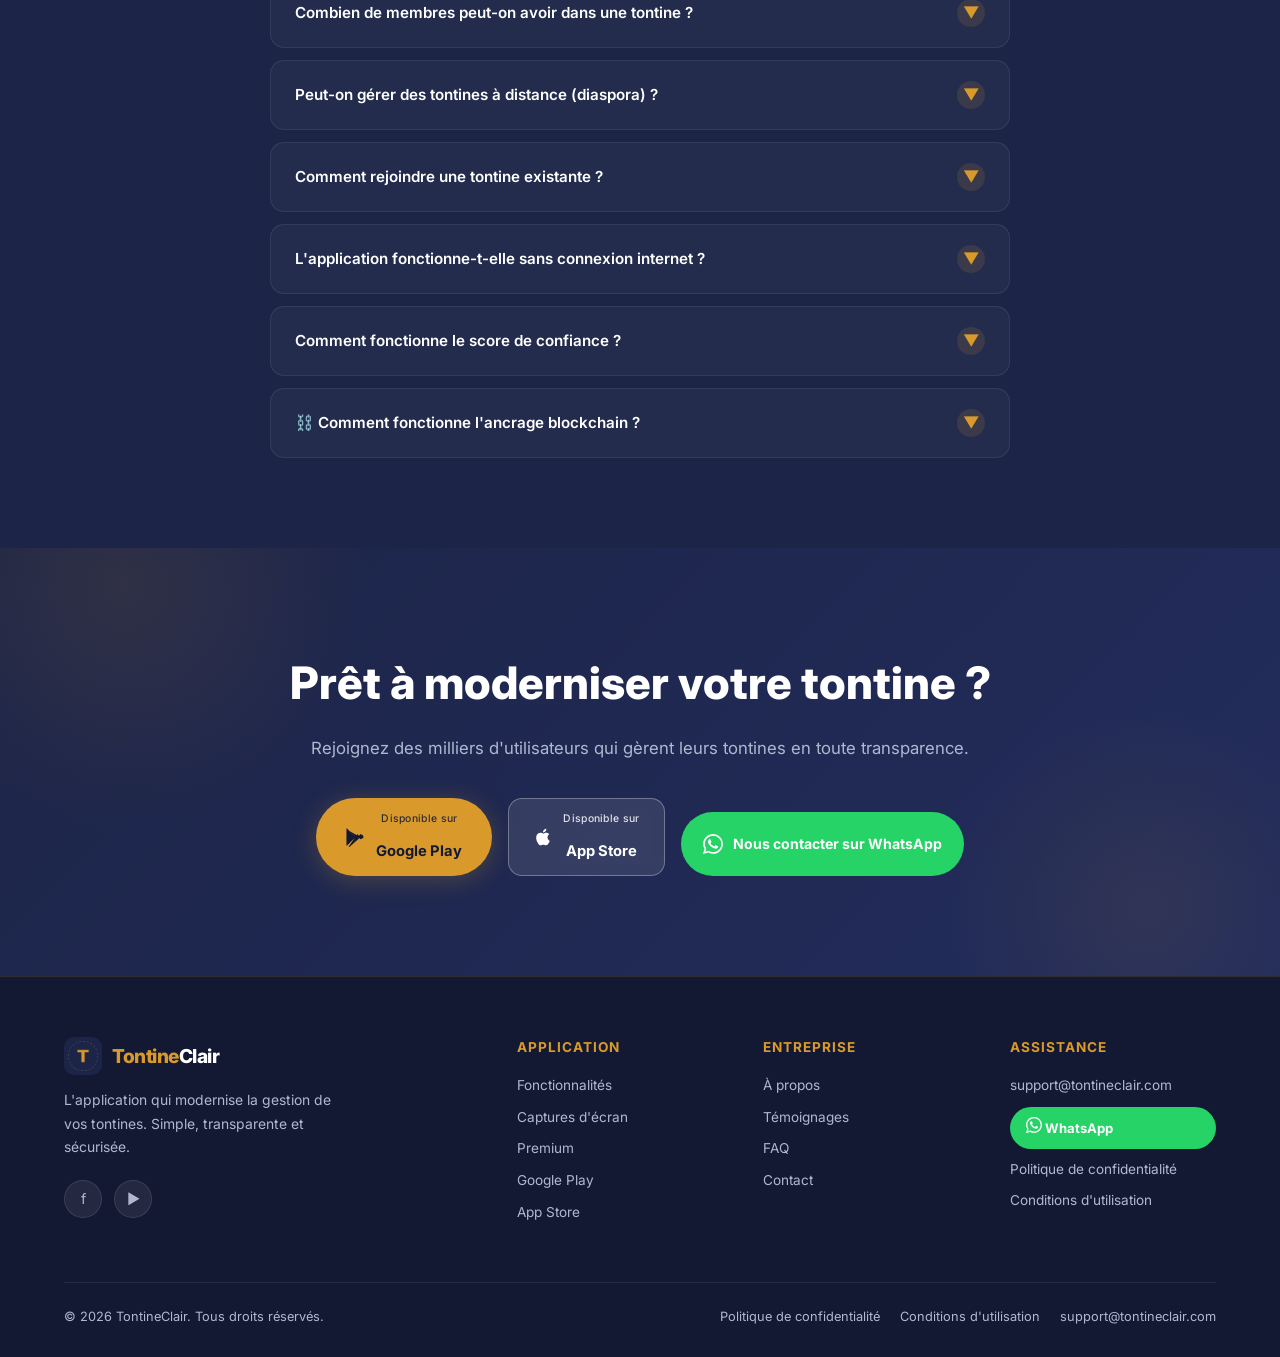
==== commit a5851f04: "fix(site): garder uniquement Facebook et YouTube au pied de page Removed Instagram, Twitter/X, and L" ====
--- a/index.html
+++ b/index.html
@@ -716,10 +716,7 @@
       <p>L'application qui modernise la gestion de vos tontines. Simple, transparente et sécurisée.</p>
       <div class="footer-socials">
         <a class="social-btn" href="https://www.facebook.com/profile.php?id=61595459365495" aria-label="Facebook" target="_blank" rel="noopener noreferrer">f</a>
-        <a class="social-btn" href="#" aria-label="Instagram">📷</a>
-        <a class="social-btn" href="#" aria-label="Twitter/X">𝕏</a>
         <a class="social-btn" href="https://www.youtube.com/@TontineClair" aria-label="YouTube" target="_blank" rel="noopener noreferrer">▶</a>
-        <a class="social-btn" href="#" aria-label="LinkedIn">in</a>
       </div>
     </div>
 
